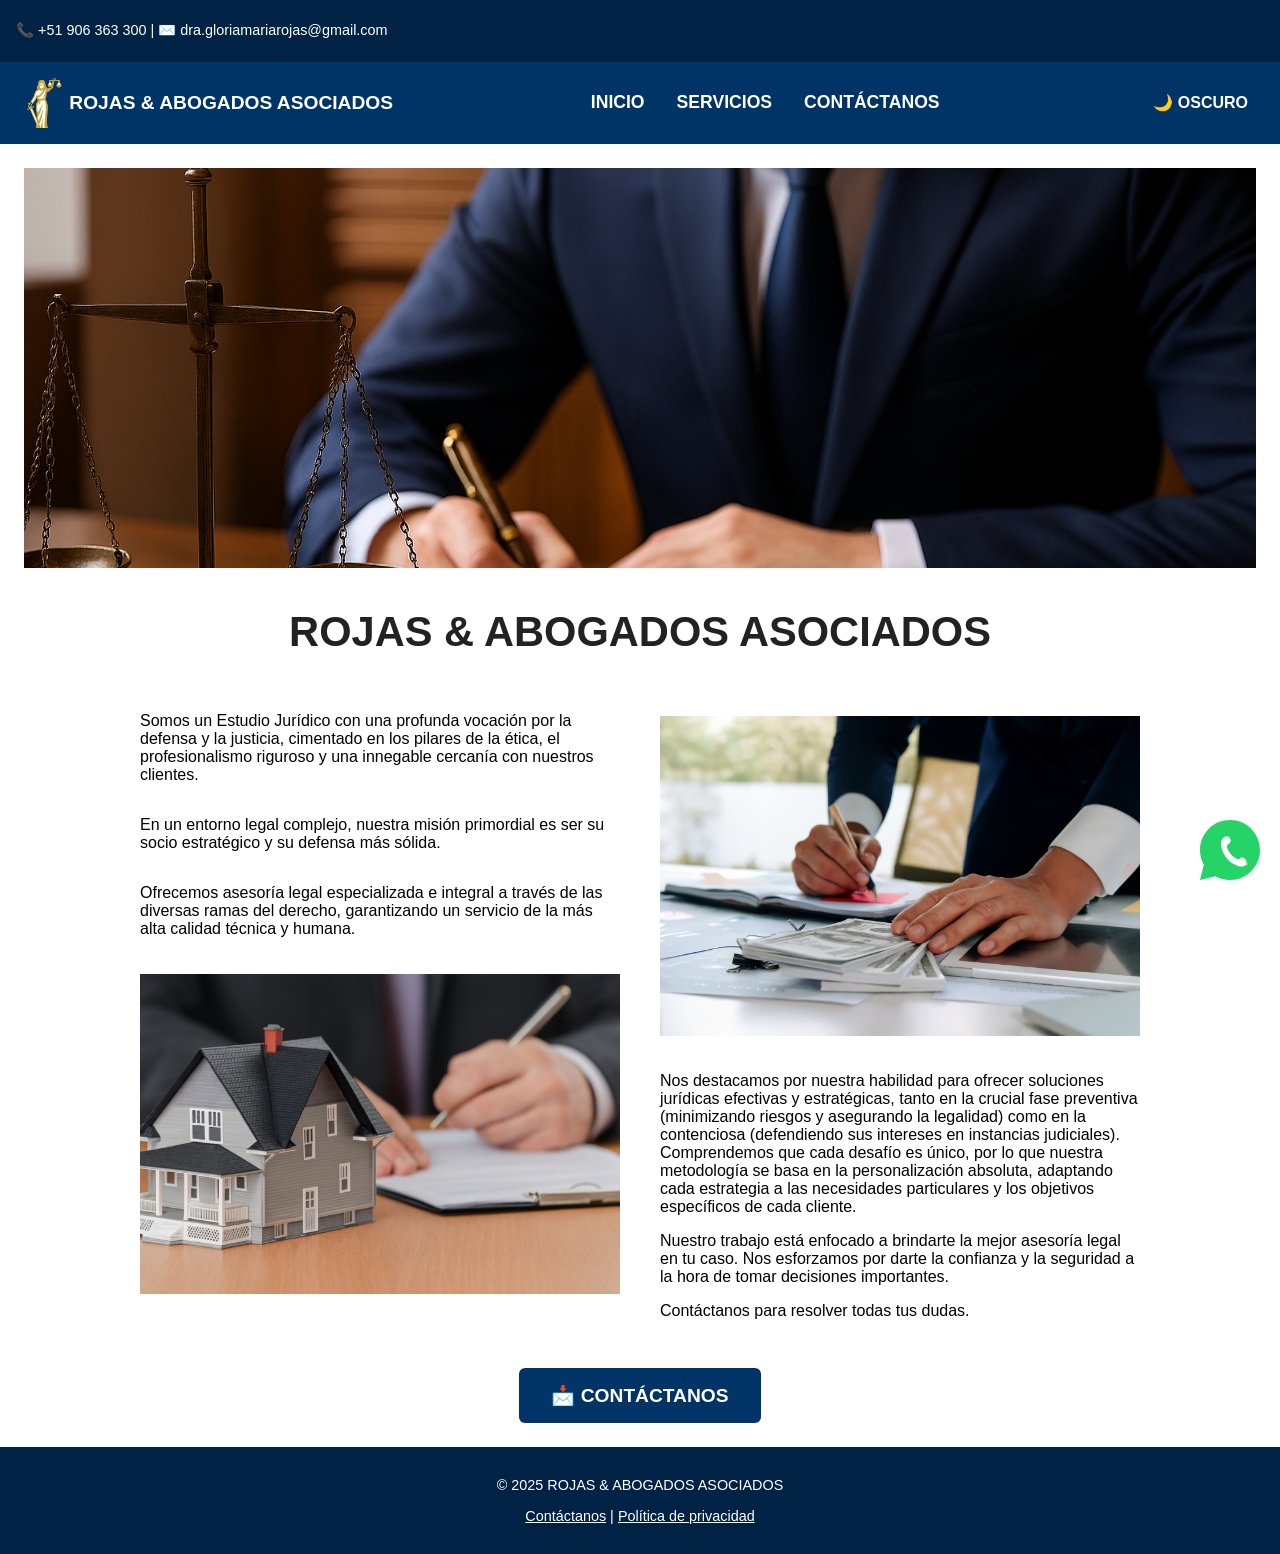
==== index.html @ 4fb40ab0 "Add files via upload" ====
<!DOCTYPE html>
<html lang="es">
<head>
  <meta charset="UTF-8" />
  <meta name="viewport" content="width=device-width, initial-scale=1.0" />
  <title>ROJAS & ABOGADOS ASOCIADOS</title>

<link rel="stylesheet" href="estilos.css">

  <style>
    :root {
      --bg: #ffffff;
      --text: #000000;
    }

    .dark-mode {
      --bg: #121212;
      --text: #f0f0f0;
    }

    body {
      font-family: 'Segoe UI', sans-serif;
      margin: 0;
      padding: 0;
      background-color: var(--bg);
      color: var(--text);
    }

    .topbar {
       background-color: #002244;
       color: white;
       font-size: 0.9rem;
       padding: 0.5rem 1rem;
       display: flex;
       justify-content: flex-start;
       align-items: center;
    }


    header {
      background-color: #003366;
      color: white;
    }

    .nav-container {
      display: flex;
      justify-content: space-between;
      align-items: center;
      padding: 1rem;
    }

    .logo {
      display: flex;
      justify-content: center; /* centra horizontalmente */
      align-items: center;
      height: 50px;      
      overflow: hidden;
    }

    .logo img {
      height: 80px; /* ← ajusta este valor según lo que necesites */
      width: auto;
      object-fit: contain;
    }

    .logo span {
      font-size: 1.2rem;
      font-weight: bold;
    }

    nav ul.menu {
      list-style: none;
      display: flex;
      gap: 2rem;
      margin: 0;
      padding: 0;
    }

    nav ul.menu li a {
      color: white;
      text-decoration: none;
      font-size: 1.1rem;
      font-weight: bold;
      cursor: pointer;
    }

    #theme-toggle {
      background: none;
      border: none;
      font-size: 1rem;
      color: white;
      cursor: pointer;
      padding: 0.5rem 1rem;
      font-weight: bold;
      display: flex;
      align-items: center;
      gap: 0.5rem;
    }

    section {
      padding: 1.5rem;
    }



form {
  display: flex;
  flex-direction: column;
  gap: 1rem;
  max-width: 600px;
  margin: 30px auto;
  padding: 30px;
  background-color: #f9f9f9;
  border-radius: 12px;
  box-shadow: 0 4px 12px rgba(0, 0, 0, 0.1);
  font-family: 'Segoe UI', sans-serif;
}

label {
  display: flex;
  flex-direction: column;
  font-weight: 600;
  color: #444;
  margin-bottom: 10px;
}


label > span {
  margin-bottom: 6px;
  font-weight: bold; /* ← esto aplica la negrita */
}


input,
select,
textarea {
  padding: 12px 14px;
  border: 1px solid #ccc;
  border-radius: 8px;
  font-size: 16px;
  transition: border-color 0.3s ease;
}

input:focus,
select:focus,
textarea:focus {
  border-color: #005baa;
  outline: none;
}

button {
  padding: 14px;
  background-color: #005baa;
  color: white;
  border: none;
  border-radius: 8px;
  font-size: 16px;
  font-weight: bold;
  cursor: pointer;
  transition: background-color 0.3s ease;
}

button:hover {
  background-color: #003f7d;
}



    .whatsapp-float {
      position: fixed;
      bottom: 20px;
      right: 20px;
      width: 60px;
      height: 60px;
      z-index: 1000;
    }

    .whatsapp-float img {
      width: 100%;
    }

    .seccion.hidden {
      display: none;
    }

    .seccion.visible {
      display: block;
    }


/* animación de entrada del texto de presentación */
.intro {
  display: flex;
  flex-wrap: wrap;
  gap: 2rem;
  max-width: 1000px;
  margin: 2rem auto;
  opacity: 0;
  transform: translateY(30px);
  animation: fadeSlideUp 1s ease-out forwards;
}

.intro .columna {
  flex: 1 1 45%;
}

@keyframes fadeSlideUp {
  to {
    opacity: 1;
    transform: translateY(0);
  }
}



@media (max-width: 768px) {
  .intro {
    flex-direction: column;
  }
}


.boton-contacto {
  text-align: center;
  margin-top: 2rem;
}

.boton-contacto button {
  background-color: #003366;
  color: white;
  border: none;
  padding: 1rem 2rem;
  font-size: 1.2rem;
  font-weight: bold;
  cursor: pointer;
  border-radius: 6px;
  box-shadow: 0 4px 8px rgba(0,0,0,0,2);
  transition: background-color 0.3s ease, transform 0.2s ease;
}

.boton-contacto button:hover {
  background-color: #005599;
  transform: scale(1.05);
}


footer {
  background-color: #002244;
  color: white;
  text-align: center;
  padding: 1rem;
  font-size: 0.9rem;
}


.imagen-principal,
.imagen-servicios {
  width: 100%;
  max-height: 400px;
  object-fit: cover;
  object-position: center 20%; /* ← esto baja el encuadre ligeramente */
  display: block;
  margin-bottom: 20px;
}
.imagen-contacto {
  width: 100%;
  max-height: 400px;
  object-fit: cover;
  display: block;
}

.imagen-lateral,
.imagen-secundaria {
  width: 100%;
  max-width: 500px;
  height: auto;
  object-fit: contain;
  margin: 20px 0;
}

.intro.reorganizada {
  display: flex;
  flex-wrap: wrap;
  gap: 40px;
  justify-content: space-between;
}

.columna-izquierda,
.columna-derecha {
  flex: 1 1 45%;
  display: flex;
  flex-direction: column;
  align-items: flex-start;
}

.titulo-central {
  text-align: center;
  font-size: 2.6rem;
  font-weight: bold;
  margin: 40px auto;
  color: #222;
  font-family: 'Segoe UI', sans-serif;
}


.bloque-servicios-unico {
  display: flex;
  flex-wrap: nowrap;
  gap: 40px;
  margin: 60px auto;         /* Centra el bloque verticalmente */
  padding: 0 10%;            /* ← Agrega espacio a los lados */
  max-width: 1100px;         /* ← Limita el ancho total */
  align-items: flex-start;
}

.columna-servicios-izquierda {
  flex: 0 1 38%;
}

.columna-servicios-derecha {
  flex: 1 1 62%;
}

.bloque-servicios-unico .columna-servicios-izquierda,
.bloque-servicios-unico .columna-servicios-derecha {
  font-family: 'Segoe UI', sans-serif;
  font-size: 1rem;
  line-height: 1.6;
  color: #444;
}

.imagen-servicios-unica {
  width: 100%;
  max-height: 280px;
  border-radius: 8px;
  box-shadow: 0 4px 12px rgba(0, 0, 0, 0.1);
  object-fit: cover;
}


@media (max-width: 768px) {
  .bloque-servicios-unico {
    flex-wrap: wrap;
  }
}

/* Modo oscuro general */
body.dark-mode {
  background-color: #121212;
  color: #eee;
}

/* Título centrado en INICIO */
body.dark-mode .titulo-central {
  color: #eee;
}

/* Bloque de SERVICIOS */
body.dark-mode .bloque-servicios-unico {
  background-color: #1a1a1a;
}

body.dark-mode .columna-servicios-derecha p {
  color: #ccc;
}

/* Títulos secundarios */
body.dark-mode h2 {
  color: #eee;
}

let index = 0;
const slide = document.querySelector(".carousel-slide");
const dots = document.querySelectorAll(".dot");
const totalImages = slide.querySelectorAll("img").length;

// Ajusta el ancho del carrusel dinámicamente
slide.style.width = `${totalImages * 100}%`;

function showSlide(i) {
  index = i;
  slide.style.transform = `translateX(-${index * 100}%)`;
  dots.forEach(dot => dot.classList.remove("active"));
  dots[index].classList.add("active");
}

document.querySelector(".prev").addEventListener("click", () => {
  index = (index - 1 + totalImages) % totalImages;
  showSlide(index);
});

document.querySelector(".next").addEventListener("click", () => {
  index = (index + 1) % totalImages;
  showSlide(index);
});

dots.forEach(dot => {
  dot.addEventListener("click", () => {
    showSlide(parseInt(dot.getAttribute("data-index")));
  });
});

setInterval(() => {
  index = (index + 1) % totalImages;
  showSlide(index);
}, 5000);

// Inicializa
showSlide(index);





  </style>
</head>

<body>
  <!-- Barra superior institucional -->
  <div class="topbar">
    <p>📞 <a href="tel:+51906363300" style="color: white; text-decoration: none;">+51 906 363 300</a> |
    ✉️ <a href="mailto:dra.gloriamariarojas@gmail.com" style="color: white; text-decoration: none;">dra.gloriamariarojas@gmail.com</a>
   </p>
  </div>

  <!-- Encabezado principal -->
  <header>
    <div class="nav-container">
      <div class="logo">
        <img src="images/logo-estudio.png" alt="Logo del estudio" class="logo" />
        <span>ROJAS & ABOGADOS ASOCIADOS</span>
      </div>
      <nav>
        <ul class="menu">
          <li><a data-section="inicio">INICIO</a></li>
          <li><a data-section="servicios">SERVICIOS</a></li>
          <li><a data-section="contacto">CONTÁCTANOS</a></li>
        </ul>
      </nav>
      <button id="theme-toggle">🌙 OSCURO</button>
    </div>
  </header>


<section id="inicio" class="seccion visible">

  <!-- Imagen fija principal -->
  <img src="images/image_1.png" alt="Imagen institucional" class="imagen-principal" />

<!-- Título institucional centrado -->
<h1 class="titulo-central">ROJAS & ABOGADOS ASOCIADOS</h1>
  <div class="intro reorganizada">
    <div class="columna-izquierda">
      <p>Somos un Estudio Jurídico con una profunda vocación por la defensa y la justicia, cimentado en los pilares de la ética, el profesionalismo riguroso y una innegable cercanía con nuestros clientes.</p>
      <p>En un entorno legal complejo, nuestra misión primordial es ser su socio estratégico y su defensa más sólida.</p> 
      <p>Ofrecemos asesoría legal especializada e integral a través de las diversas ramas del derecho, garantizando un servicio de la más alta calidad técnica y humana.</p>

      <!-- Imagen 4 debajo del texto -->
      <img src="images/image_4.png" alt="Imagen de respaldo legal" class="imagen-secundaria" />
    </div>

    <div class="columna-derecha">
      <!-- Imagen 3 reemplazando la segunda columna -->
      <img src="images/image_3.png" alt="Imagen de confianza y experiencia" class="imagen-lateral" />

      <!-- Texto original de la segunda columna debajo de la imagen -->
      <div class="texto-derecha">
        <p>Nos destacamos por nuestra habilidad para ofrecer soluciones jurídicas efectivas y estratégicas, tanto en la crucial fase preventiva (minimizando riesgos y asegurando la legalidad) como en la contenciosa (defendiendo sus intereses en instancias judiciales). Comprendemos que cada desafío es único, por lo que nuestra metodología se basa en la personalización absoluta, adaptando cada estrategia a las necesidades particulares y los objetivos específicos de cada cliente.</p>

        <p>Nuestro trabajo está enfocado a brindarte la mejor asesoría legal en tu caso. Nos esforzamos por darte la confianza y la seguridad a la hora de tomar decisiones importantes.</p>

        <p>Contáctanos para resolver todas tus dudas.</p>

      </div>
    </div>
  </div>

  <!-- Botón de contacto -->
  <div class="boton-contacto">
    <button onclick="abrirContacto()">📩 CONTÁCTANOS</button>
  </div>

</section>



<section id="servicios" class="seccion hidden">

  <!-- Imagen fija institucional -->
  <img src="images/image_2.png" alt="Servicios legales" class="imagen-servicios-unica" />

  <h2>Especialidades</h2>

<div class="bloque-servicios-unico">
  <div class="columna-servicios-izquierda">
    <img src="images/image_5.png" alt="Imagen institucional de servicios" class="imagen-servicios" />
  </div>

  <div class="columna-servicios-derecha">
    <p>En Rojas & Abogados Asociados, entendemos que cada especialidad jurídica requiere un enfoque preciso y personalizado. Nuestro equipo está preparado para brindarte asesoría experta en cada área del derecho, con el compromiso de proteger tus intereses y garantizar soluciones efectivas.</p>
    <p>Explora nuestras especialidades y agenda tu consulta con la confianza de estar respaldado por profesionales que valoran tu tiempo, tu caso y tu tranquilidad.</p>
  </div>
</div>


  <form>
    <label>Seleccione una especialidad:
      <select name="especialidad">
        <option value="alimentos">Alimentos</option>
        <option value="tenencia">Demanda de tenencia</option>
        <option value="civil">Derecho Civil</option>
        <option value="penal">Derecho Penal</option>
        <option value="sunarp">SUNARP</option>
        <option value="indecopi">INDECOPI</option>
        <option value="empresas">Constitución de empresas</option>
        <option value="patria">Patria Potestad</option>
        <option value="sucesion">Sucesión Testamentaria</option>
      </select>
    </label>
  </form>

</section>

  

<section id="contacto" class="seccion hidden">

  <!-- Imagen fija institucional -->
  <img src="images/image_3.png" alt="Contáctanos" class="imagen-contacto" />

  <h2>Contáctanos</h2>

<form id="consulta-form">

  <label>
    <span>Agende fecha y hora:</span>
    <input type="datetime-local" name="fechaHora" required />
  </label>

  <label>
    <span>Elija la especialidad:</span>
    <select name="especialidad" required>
        <option value="alimentos">Alimentos</option>
        <option value="tenencia">Demanda de tenencia</option>
        <option value="civil">Derecho Civil</option>
        <option value="penal">Derecho Penal</option>
        <option value="sunarp">SUNARP</option>
        <option value="indecopi">INDECOPI</option>
        <option value="empresas">Constitución de empresas</option>
        <option value="patria">Patria Potestad</option>
        <option value="sucesion">Sucesión Testamentaria</option>
    </select>
  </label>

  <label>
    <span>Bríndenos su celular:</span>
    <input type="tel" name="telefono" required />
  </label>

  <label>
    <span>Detalle su consulta:</span>
    <textarea name="consulta" rows="5" required></textarea>
  </label>

  <button type="submit">Enviar</button>
</form>


  
</section>



  <footer>
  <p>&copy; 2025 ROJAS & ABOGADOS ASOCIADOS</p>
  <p><a href="mailto:dra.gloriamariarojas@gmail.com" style="color: white;">Contáctanos</a> | <a href="#" style="color: white;">Política de privacidad</a></p>
</footer>

  <a href="https://wa.me/51906363300" class="whatsapp-float" target="_blank">
    <img src="images/icon-whatsapp.svg" alt="WhatsApp" />
  </a>


</body>
</html>  

<script>
  // Modo oscuro con texto dinámico
  const themeToggle = document.getElementById("theme-toggle");

  function actualizarBotonTema() {
    if (document.body.classList.contains("dark-mode")) {
      themeToggle.innerHTML = "🌞 CLARO";
    } else {
      themeToggle.innerHTML = "🌙 OSCURO";
    }
  }

  themeToggle.addEventListener("click", () => {
    document.body.classList.toggle("dark-mode");
    actualizarBotonTema();
  });

  // Inicializa el texto del botón al cargar
  actualizarBotonTema();

  // Navegación entre secciones
  const links = document.querySelectorAll("nav a[data-section]");
  const secciones = document.querySelectorAll(".seccion");

  links.forEach(link => {
    link.addEventListener("click", e => {
      e.preventDefault();
      const target = link.getAttribute("data-section");

      secciones.forEach(sec => {
        sec.classList.remove("visible");
        sec.classList.add("hidden");
      });

      const activa = document.getElementById(target);
      if (activa) {
        activa.classList.remove("hidden");
        activa.classList.add("visible");
      }
    });
  });

  // Envío de formulario
  const form = document.getElementById("consulta-form");
  if (form) {
    form.addEventListener("submit", function (e) {
      e.preventDefault();

      const formData = new FormData(this);
      const data = Object.fromEntries(formData.entries());

      const mailtoLink = `mailto:dra.gloriamariarojas@gmail.com?subject=Consulta%20Legal&body=
Fecha y hora: ${data.fechaHora}
Especialidad: ${data.especialidad}
Teléfono: ${data.telefono}
Consulta: ${data.consulta}`;

      window.location.href = mailtoLink;
    });
  }




function abrirContacto() {
  const secciones = document.querySelectorAll(".seccion");
  secciones.forEach(sec => {
    sec.classList.remove("visible");
    sec.classList.add("hidden");
  });

  const contacto = document.getElementById("contacto");
  if (contacto) {
    contacto.classList.remove("hidden");
    contacto.classList.add("visible");
  }
}


</script>
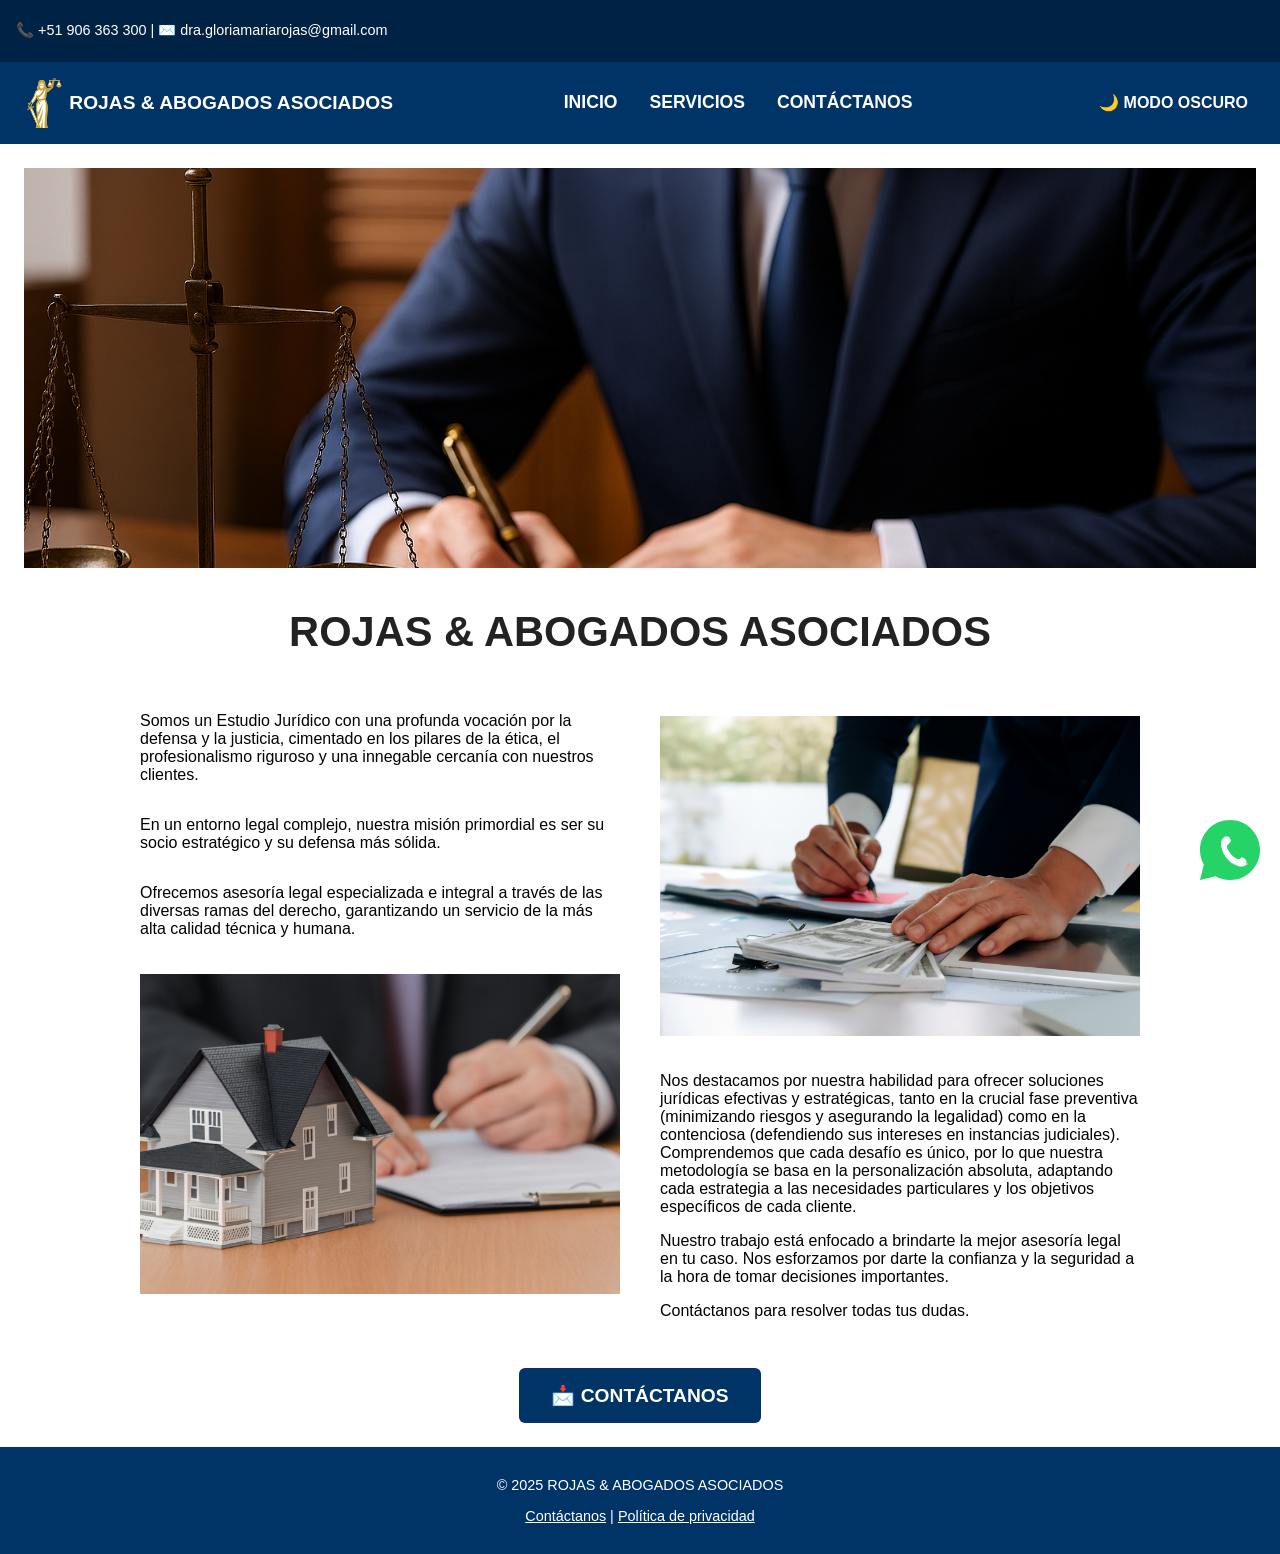
==== commit e850cf91: "Update index.html" ====
--- a/index.html
+++ b/index.html
@@ -11,6 +11,16 @@
     :root {
       --bg: #ffffff;
       --text: #000000;
+
+/* Paleta institucional y de conversión */
+  --color-primario: #003366;
+  --color-secundario: #005baa;
+  --color-acento: #28a745;
+  --color-alerta: #ff8c42;
+  --color-fondo-claro: #f2f4f8;
+  --color-texto-principal: #333333;
+  --color-texto-secundario: #666666;
+
     }
 
     .dark-mode {
@@ -38,7 +48,7 @@
 
 
     header {
-      background-color: #003366;
+      background-color: var(--color-primario);
       color: white;
     }
 
@@ -110,7 +120,7 @@
   max-width: 600px;
   margin: 30px auto;
   padding: 30px;
-  background-color: #f9f9f9;
+  background-color: var(--color-fondo-claro);
   border-radius: 12px;
   box-shadow: 0 4px 12px rgba(0, 0, 0, 0.1);
   font-family: 'Segoe UI', sans-serif;
@@ -120,7 +130,7 @@
   display: flex;
   flex-direction: column;
   font-weight: 600;
-  color: #444;
+  color: var(--color-texto-principal);
   margin-bottom: 10px;
 }
 
@@ -150,7 +160,7 @@
 
 button {
   padding: 14px;
-  background-color: #005baa;
+  background-color: var(--color-secundario);
   color: white;
   border: none;
   border-radius: 8px;
@@ -161,7 +171,7 @@
 }
 
 button:hover {
-  background-color: #003f7d;
+  background-color: var(--color-secundario);
 }
 
 
@@ -226,7 +236,7 @@
 }
 
 .boton-contacto button {
-  background-color: #003366;
+  background-color: var(--color-primario);
   color: white;
   border: none;
   padding: 1rem 2rem;
@@ -245,7 +255,7 @@
 
 
 footer {
-  background-color: #002244;
+  background-color: var(--color-primario);
   color: white;
   text-align: center;
   padding: 1rem;
@@ -258,7 +268,7 @@
   width: 100%;
   max-height: 400px;
   object-fit: cover;
-  object-position: center 20%; /* ← esto baja el encuadre ligeramente */
+  object-position: center 20%; /* ← esto baja el encuadre ligeramente no es imgan de cabecera */
   display: block;
   margin-bottom: 20px;
 }
@@ -331,10 +341,11 @@
 
 .imagen-servicios-unica {
   width: 100%;
-  max-height: 280px;
+  max-height: 400px;
   border-radius: 8px;
   box-shadow: 0 4px 12px rgba(0, 0, 0, 0.1);
   object-fit: cover;
+  object-position: center 20%; /* ← sube el encuadre para mostrar el rostro */
 }
 
 
@@ -369,53 +380,228 @@
   color: #eee;
 }
 
-let index = 0;
-const slide = document.querySelector(".carousel-slide");
-const dots = document.querySelectorAll(".dot");
-const totalImages = slide.querySelectorAll("img").length;
-
-// Ajusta el ancho del carrusel dinámicamente
-slide.style.width = `${totalImages * 100}%`;
-
-function showSlide(i) {
-  index = i;
-  slide.style.transform = `translateX(-${index * 100}%)`;
-  dots.forEach(dot => dot.classList.remove("active"));
-  dots[index].classList.add("active");
-}
-
-document.querySelector(".prev").addEventListener("click", () => {
-  index = (index - 1 + totalImages) % totalImages;
-  showSlide(index);
-});
-
-document.querySelector(".next").addEventListener("click", () => {
-  index = (index + 1) % totalImages;
-  showSlide(index);
-});
-
-dots.forEach(dot => {
-  dot.addEventListener("click", () => {
-    showSlide(parseInt(dot.getAttribute("data-index")));
-  });
-});
-
-setInterval(() => {
-  index = (index + 1) % totalImages;
-  showSlide(index);
-}, 5000);
-
-// Inicializa
-showSlide(index);
-
-
-
+body.dark-mode .columna-servicios-derecha h3 {
+  color: #eee;
+}
+
+body.dark-mode .columna-servicios-derecha button {
+  background-color: #005baa;
+  color: white;
+  border: none;
+}
+
+
+.servicios-grid {
+  display: grid;
+  grid-template-columns: repeat(3, 1fr); /* ← 3 columnas automáticas */
+  gap: 2rem; /* ← espacio entre tarjetas */
+  padding: 2rem;
+}
+
+.servicio-card {
+  background-color: var(--color-fondo-claro);
+  border-radius: 8px;
+  text-align: center;
+  padding: 1.5rem;
+  box-shadow: 0 4px 12px rgba(0, 0, 0, 0.08);
+  transition: transform 0.3s ease, box-shadow 0.3s ease;
+}
+
+.servicio-card:hover {
+  transform: translateY(-4px);
+  box-shadow: 0 6px 16px rgba(0, 0, 0, 0.12);
+}
+
+
+.servicio-card img {
+  width: 100%;
+  max-width: 300px; /* o 400px si prefieres más grande */
+  height: auto;
+  margin-bottom: 1rem;
+  border-radius: 6px;
+}
+
+.servicio-card h3 {
+  font-size: 1.2rem;
+  margin-bottom: 0.5rem;
+}
+
+.servicio-card p {
+  font-size: 0.95rem;
+  margin-bottom: 1rem;
+}
+
+.servicio-card button {
+  background-color: var(--color-primario);
+  color: white;
+  border: none;
+  padding: 0.5rem 1rem;
+  border-radius: 4px;
+  cursor: pointer;
+}
+
+.select-resaltado {
+  border: 2px solid #005baa;
+  box-shadow: 0 0 10px rgba(0, 91, 170, 0.6);
+  background-color: #eef6ff;
+  transition: all 0.3s ease;
+}
+
+.modal {
+  position: fixed;
+  top: 0;
+  left: 0;
+  width: 100%;
+  height: 100%;
+  background: rgba(0,0,0,0.6);
+  overflow-y: auto; /* ← scroll vertical si el modal es alto */
+  display: flex;
+  justify-content: center;
+  align-items: flex-start;
+  z-index: 1000;
+  padding: 2rem 0;
+}
+
+.modal.hidden {
+  display: none;
+}
+
+.modal-contenido {
+  background: white;
+  padding: 2rem;
+  border-radius: 12px;
+  max-width: 600px;
+  width: 90%;
+  position: relative;
+  box-shadow: 0 4px 12px rgba(0,0,0,0.2);
+  font-family: 'Segoe UI', sans-serif;
+  margin: 2rem 0; /* espacio vertical */
+}
+
+.cerrar-modal {
+  position: absolute;
+  top: 12px;
+  right: 12px;
+  background: none;
+  border: none;
+  font-size: 1.5rem;
+  font-weight: bold;
+  cursor: pointer;
+  color: #333;
+}
+
+@media (max-width: 600px) {
+  .modal-contenido {
+    padding: 1rem;
+  }
+
+  .cerrar-modal {
+    font-size: 2rem;
+  }
+}
+
+
+body.dark-mode #modal-contacto {
+  background: rgba(0, 0, 0, 0.85);
+}
+
+body.dark-mode .modal-contenido {
+  background-color: #1e1e1e;
+  color: #eee;
+  border: 1px solid #333;
+}
+
+body.dark-mode .cerrar-modal {
+  color: #eee;
+}
+
+body.dark-mode select,
+body.dark-mode input,
+body.dark-mode textarea {
+  background-color: #f9f9f9;
+  color: #000;
+  border: 1px solid #ccc;
+}
+
+body.dark-mode button {
+  background-color: #005baa;
+  color: white;
+}
+
+body.dark-mode .servicio-card h3,
+body.dark-mode .servicio-card p,
+body.dark-mode .servicio-card button {
+  color: #000 !important;
+}
+
+.texto-animado {
+  opacity: 0;
+  transform: translateY(20px);
+  animation: aparecer 0.8s ease forwards;
+}
+
+@keyframes aparecer {
+  to {
+    opacity: 1;
+    transform: translateY(0);
+  }
+}
+
+
+.fade-slide-up {
+  opacity: 0;
+  transform: translateY(30px);
+  animation: fadeSlideUp 1s ease-out forwards;
+}
 
 
   </style>
 </head>
 
 <body>
+
+
+<div id="modal-contacto" class="modal hidden">
+  <div class="modal-contenido">
+    <button class="cerrar-modal" onclick="cerrarModal()">×</button>
+    <h2>Contáctanos</h2>
+    <form id="consulta-form">
+      <label>
+        <span>Agende fecha y hora:</span>
+        <input type="datetime-local" name="fechaHora" required />
+      </label>
+
+      <label>
+        <span>Elija la especialidad:</span>
+        <select id="especialidad" name="especialidad" required>
+          <option value="alimentos">Alimentos</option>
+          <option value="tenencia">Demanda de tenencia</option>
+          <option value="civil">Derecho Civil</option>
+          <option value="penal">Derecho Penal</option>
+          <option value="sunarp">SUNARP</option>
+          <option value="indecopi">INDECOPI</option>
+          <option value="empresas">Constitución de empresas</option>
+          <option value="patria">Patria Potestad</option>
+          <option value="sucesion">Sucesión Testamentaria</option>
+        </select>
+      </label>
+
+      <label>
+        <span>Bríndenos su celular:</span>
+        <input type="tel" name="telefono" required />
+      </label>
+
+      <label>
+        <span>Detalle su consulta:</span>
+        <textarea name="consulta" rows="5" required></textarea>
+      </label>
+
+      <button type="submit">Enviar</button>
+    </form>
+  </div>
+</div>
+
+
   <!-- Barra superior institucional -->
   <div class="topbar">
     <p>📞 <a href="tel:+51906363300" style="color: white; text-decoration: none;">+51 906 363 300</a> |
@@ -503,21 +689,71 @@
 </div>
 
 
-  <form>
-    <label>Seleccione una especialidad:
-      <select name="especialidad">
-        <option value="alimentos">Alimentos</option>
-        <option value="tenencia">Demanda de tenencia</option>
-        <option value="civil">Derecho Civil</option>
-        <option value="penal">Derecho Penal</option>
-        <option value="sunarp">SUNARP</option>
-        <option value="indecopi">INDECOPI</option>
-        <option value="empresas">Constitución de empresas</option>
-        <option value="patria">Patria Potestad</option>
-        <option value="sucesion">Sucesión Testamentaria</option>
-      </select>
-    </label>
-  </form>
+  <div class="servicios-grid">
+    <div class="servicio-card">
+      <img src="images/icon_alimentos.jpg" alt="Alimentos" />
+      <h3 class="fade-slide-up">Alimentos</h3>
+      <p class="fade-slide-up">Brindamos asesoría en pensión alimenticia para menores, adultos mayores y personas con discapacidad. Te ayudamos a establecer acuerdos justos y sostenibles, ya sea por vía judicial o conciliación. Protegemos el bienestar de quienes más lo necesitan.</p>
+      <button onclick="abrirFormulario('alimentos')">Más información</button>
+    </div>
+
+    <div class="servicio-card">
+      <img src="images/icon_tenencia.jpg" alt="Demanda de Tenencia" />
+      <h3 class="fade-slide-up">Demanda de Tenencia</h3>
+      <p class="fade-slide-up">Acompañamos procesos de tenencia y régimen de visitas con sensibilidad y firmeza. Buscamos soluciones que prioricen el interés superior del menor y promuevan vínculos familiares saludables. Tu tranquilidad y la de tus hijos es nuestra prioridad.</p>
+      <button onclick="abrirFormulario('tenencia')">Más información</button>
+    </div>
+
+    <div class="servicio-card">
+      <img src="images/icon_civil.jpg" alt="Derecho Civil" />
+      <h3 class="fade-slide-up">Derecho Civil</h3>
+      <p class="fade-slide-up">Resolvemos conflictos relacionados con contratos, propiedad, herencias, daños y obligaciones civiles. Protegemos tu patrimonio con estrategias legales claras y efectivas. Tu seguridad jurídica es nuestra misión.</p>
+      <button onclick="abrirFormulario('civil')">Más información</button>
+    </div>
+
+    <div class="servicio-card">
+      <img src="images/icon_penal.jpg" alt="Derecho Penal" />
+      <h3 class="fade-slide-up">Derecho Penal</h3>
+      <p class="fade-slide-up">Defendemos tus derechos ante acusaciones penales, denuncias y procesos judiciales. Asumimos cada caso con rigor, ética y compromiso. Tu defensa es nuestra prioridad, desde la investigación hasta el juicio.</p>
+      <button onclick="abrirFormulario('penal')">Más información</button>
+    </div>
+
+    <div class="servicio-card">
+      <img src="images/image_4.png" alt="SUNARP" />
+      <h3 class="fade-slide-up">SUNARP</h3>
+      <p class="fade-slide-up">Te asesoramos en trámites registrales ante SUNARP: inscripción de propiedades, rectificaciones, independizaciones y más. Garantizamos que tus actos jurídicos tengan plena validez y respaldo legal. Evita observaciones y asegura tu inversión.</p>
+      <button onclick="abrirFormulario('sunarp')">Más información</button>
+    </div>
+
+    <div class="servicio-card">
+      <img src="images/icon_indecopi.jpg" alt="INDECOPI" />
+      <h3 class="fade-slide-up">INDECOPI</h3>
+      <p class="fade-slide-up">Protegemos tus derechos como consumidor y tu propiedad intelectual. Te representamos ante INDECOPI en casos de reclamos, marcas, patentes y defensa de la libre competencia. Tu innovación y tu voz merecen ser escuchadas.</p>
+      <button onclick="abrirFormulario('indecopi')">Más información</button>
+    </div>
+
+    <div class="servicio-card">
+      <img src="images/icon_empresas.jpg" alt="Constitución de Empresas" />
+      <h3 class="fade-slide-up">Constitución de Empresas</h3>
+      <p class="fade-slide-up">Te guiamos en la creación legal de tu empresa, desde el estatuto hasta la inscripción formal. Aseguramos que tu emprendimiento cumpla con todos los requisitos y tenga bases sólidas. Comienza con respaldo jurídico desde el primer día.</p>
+      <button onclick="abrirFormulario('empresas')">Más información</button>
+    </div>
+
+    <div class="servicio-card">
+      <img src="images/icon_patria.jpg" alt="Patria Potestad" />
+      <h3 class="fade-slide-up">Patria Potestad</h3>
+      <p class="fade-slide-up">Asesoramos en procesos de suspensión, recuperación o ejercicio de la patria potestad. Defendemos el derecho de los padres y el bienestar de los hijos con enfoque legal y humano. Cada familia merece soluciones justas y responsables.</p>
+      <button onclick="abrirFormulario('patria')">Más información</button>
+    </div>
+
+    <div class="servicio-card">
+      <img src="images/icon_sucesion.jpg" alt="Sucesión Testamentaria" />
+      <h3 class="fade-slide-up">Sucesión Testamentaria</h3>
+      <p class="fade-slide-up">Te ayudamos a gestionar herencias, testamentos y particiones con orden y legalidad. Evita conflictos familiares y asegura que tus decisiones se respeten. La planificación sucesoria es un acto de responsabilidad y amor.</p>
+      <button onclick="abrirFormulario('sucesion')">Más información</button>
+    </div>
+
+  </div>
 
 </section>
 
@@ -539,7 +775,7 @@
 
   <label>
     <span>Elija la especialidad:</span>
-    <select name="especialidad" required>
+    <select id="especialidad" name="especialidad" required>
         <option value="alimentos">Alimentos</option>
         <option value="tenencia">Demanda de tenencia</option>
         <option value="civil">Derecho Civil</option>
@@ -581,6 +817,37 @@
   </a>
 
 
+<script>
+  function abrirFormulario(especialidad) {
+    const modal = document.getElementById("modal-contacto");
+    const select = document.getElementById("especialidad");
+
+    if (modal) {
+      modal.classList.remove("hidden");
+    }
+
+    if (select) {
+      select.value = especialidad;
+      select.classList.add("select-resaltado");
+    }
+  }
+
+  function cerrarModal() {
+    const modal = document.getElementById("modal-contacto");
+    if (modal) {
+      modal.classList.add("hidden");
+    }
+  }
+
+  // Cierre con tecla Escape
+  document.addEventListener("keydown", function(e) {
+    if (e.key === "Escape") {
+      cerrarModal();
+    }
+  });
+</script>
+
+
 </body>
 </html>  
 
@@ -590,9 +857,9 @@
 
   function actualizarBotonTema() {
     if (document.body.classList.contains("dark-mode")) {
-      themeToggle.innerHTML = "🌞 CLARO";
+      themeToggle.innerHTML = "🌞 MODO CLARO";
     } else {
-      themeToggle.innerHTML = "🌙 OSCURO";
+      themeToggle.innerHTML = "🌙 MODO OSCURO";
     }
   }
 
@@ -608,23 +875,36 @@
   const links = document.querySelectorAll("nav a[data-section]");
   const secciones = document.querySelectorAll(".seccion");
 
-  links.forEach(link => {
-    link.addEventListener("click", e => {
-      e.preventDefault();
-      const target = link.getAttribute("data-section");
-
-      secciones.forEach(sec => {
-        sec.classList.remove("visible");
-        sec.classList.add("hidden");
-      });
-
-      const activa = document.getElementById(target);
-      if (activa) {
-        activa.classList.remove("hidden");
-        activa.classList.add("visible");
+links.forEach(link => {
+  link.addEventListener("click", e => {
+    e.preventDefault();
+    const target = link.getAttribute("data-section");
+
+    secciones.forEach(sec => {
+      sec.classList.remove("visible");
+      sec.classList.add("hidden");
+    });
+
+    const activa = document.getElementById(target);
+    if (activa) {
+      activa.classList.remove("hidden");
+      activa.classList.add("visible");
+
+      // Reiniciar animación en SERVICIOS
+      if (target === "servicios") {
+        const elementos = activa.querySelectorAll(".fade-slide-up");
+        elementos.forEach(el => {
+          el.style.animation = "none"; // ← reinicia
+          void el.offsetWidth;         // ← fuerza reflow
+          el.style.animation = "fadeSlideUp 1s ease-out forwards"; // ← reaplica
+        });
       }
-    });
+    }
+
+    // Scroll al inicio de la sección
+    window.scrollTo({ top: 0, behavior: 'smooth' });
   });
+});
 
   // Envío de formulario
   const form = document.getElementById("consulta-form");
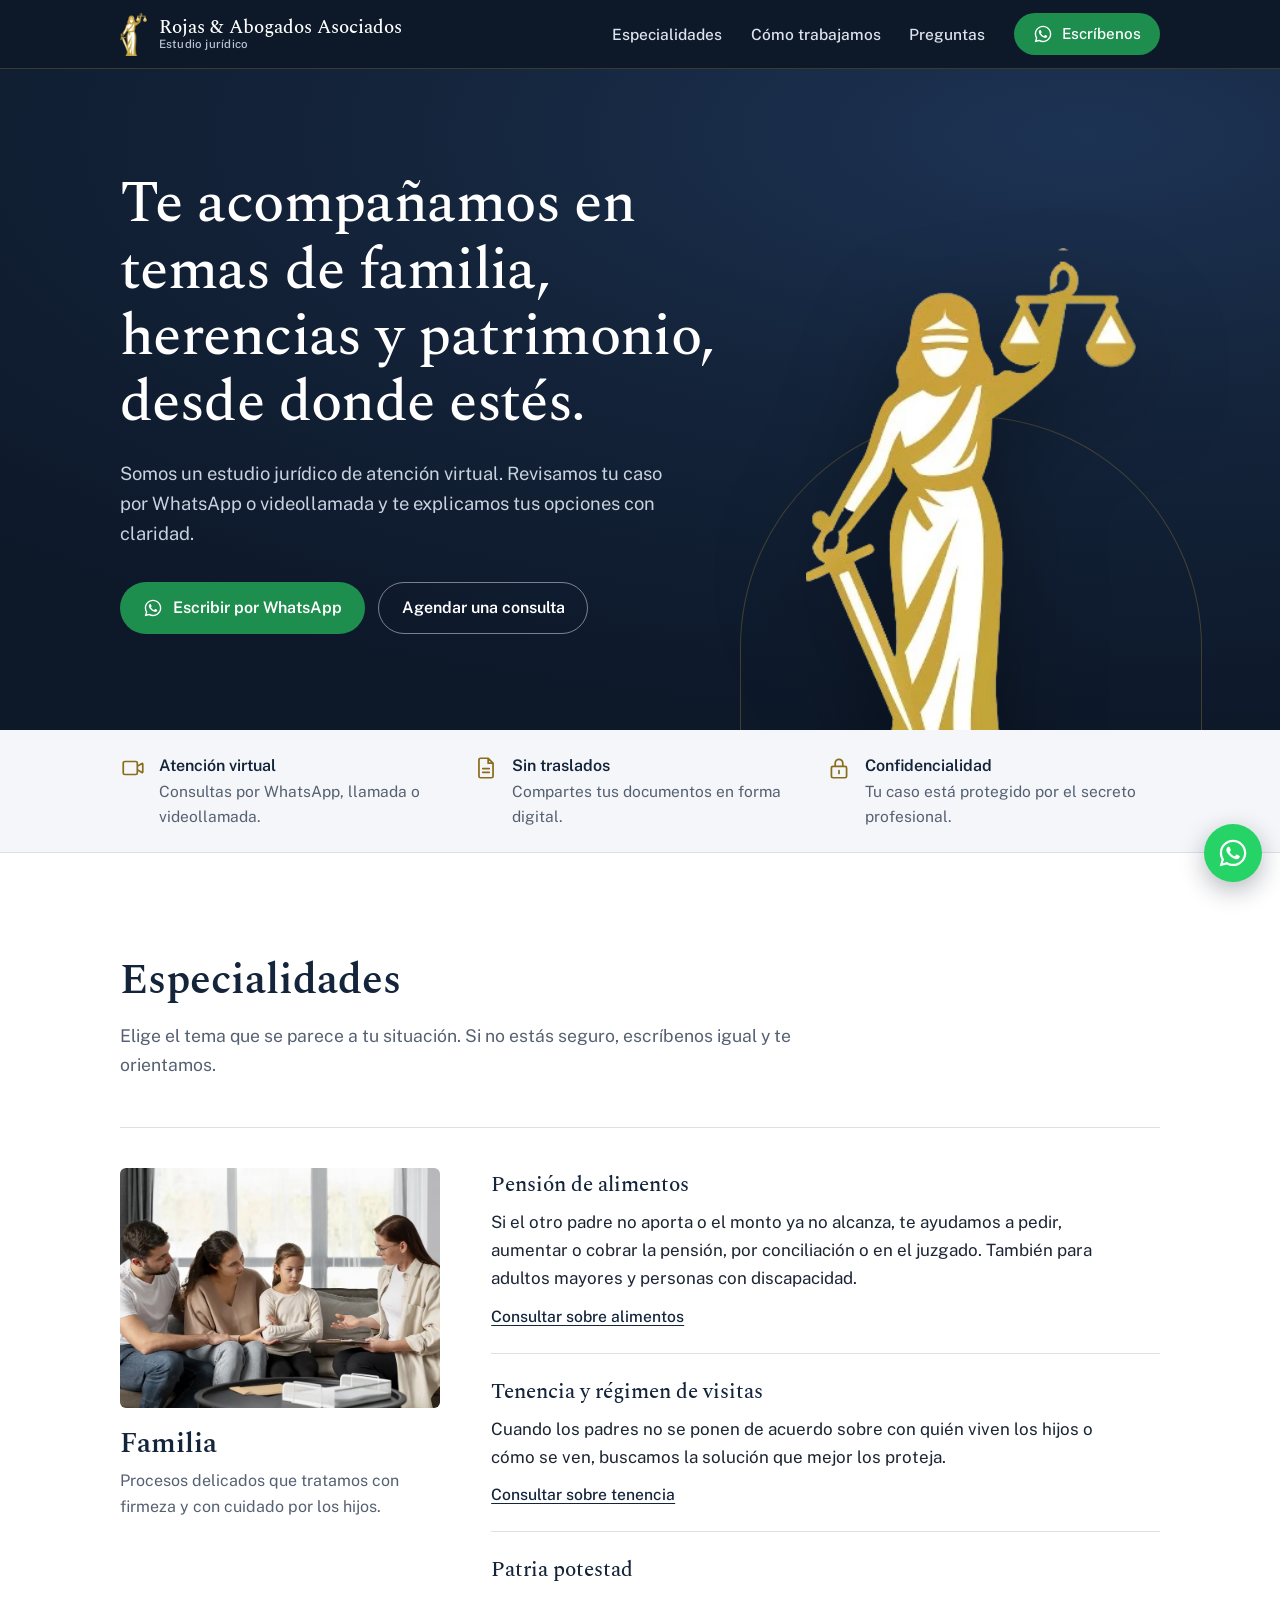
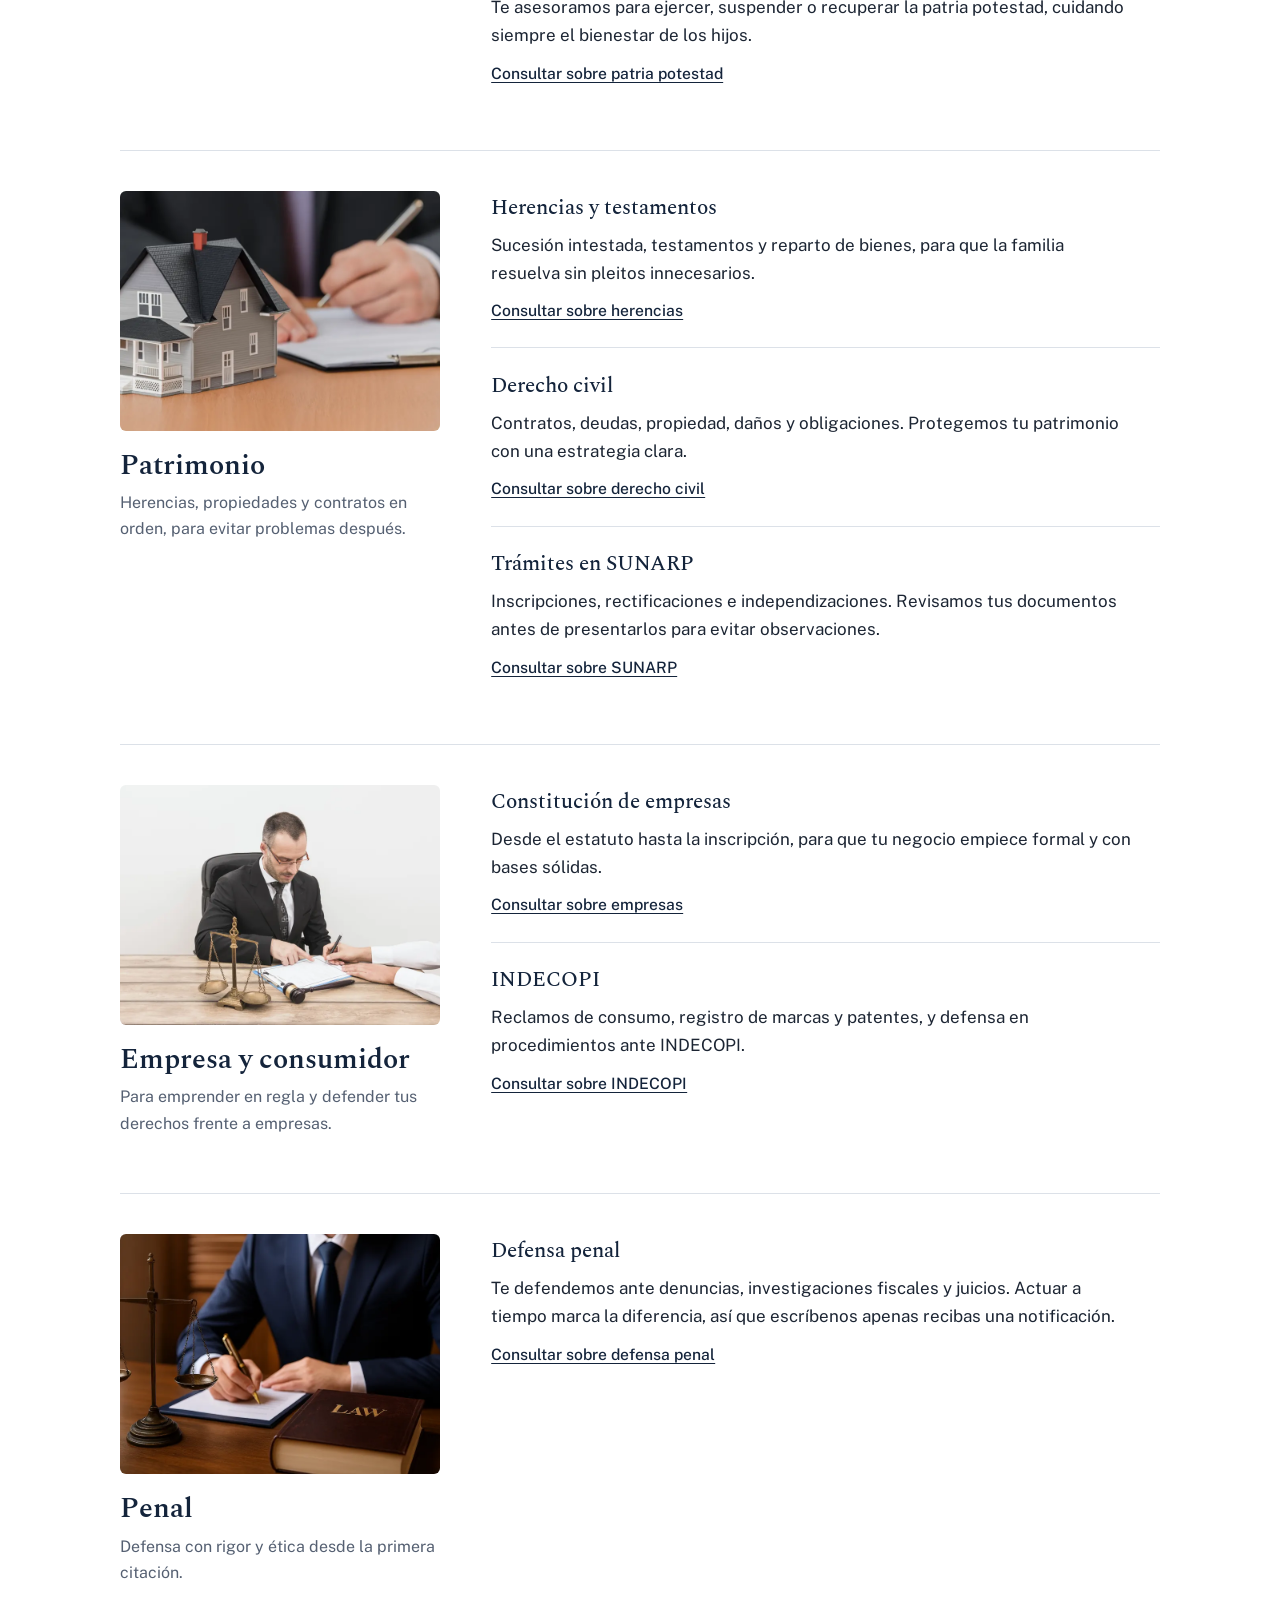
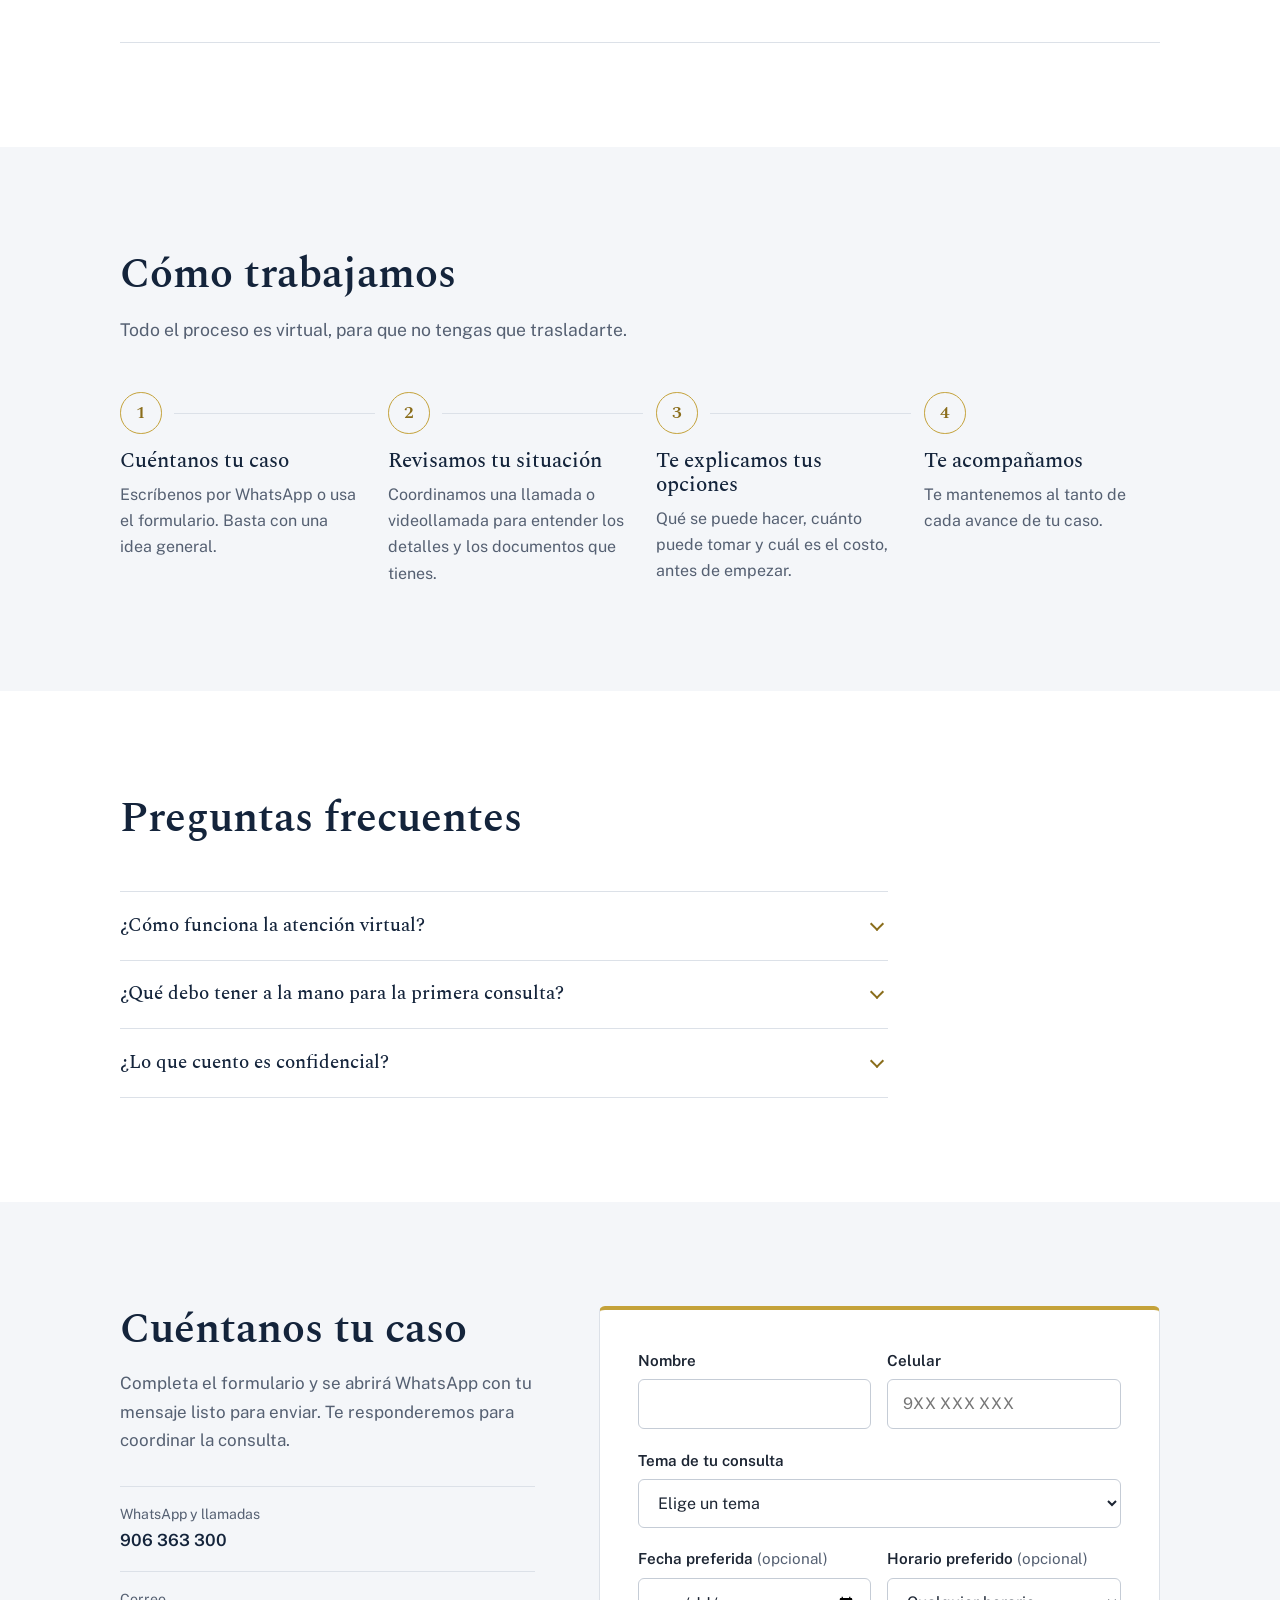
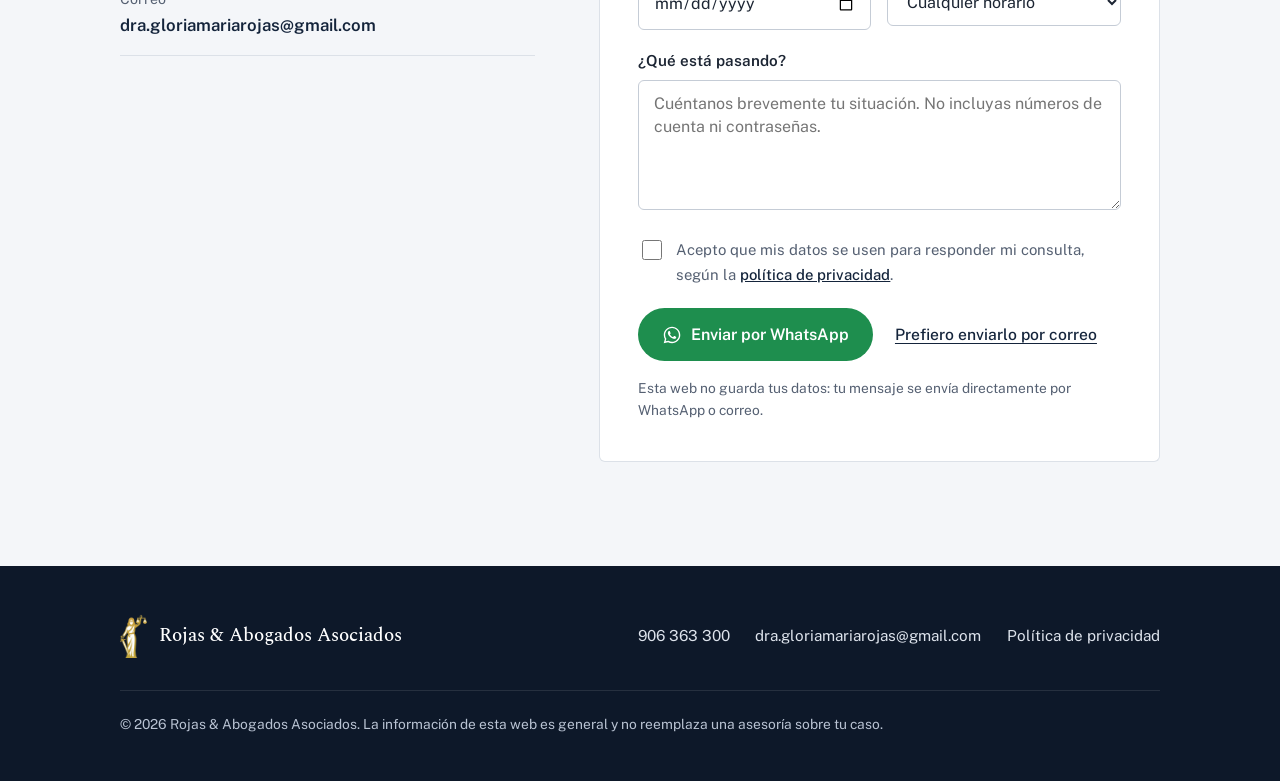
==== commit 75fc39f8: "Add files via upload" ====
--- a/index.html
+++ b/index.html
@@ -1,946 +1,474 @@
-<!DOCTYPE html>
-<html lang="es">
-<head>
-  <meta charset="UTF-8" />
-  <meta name="viewport" content="width=device-width, initial-scale=1.0" />
-  <title>ROJAS & ABOGADOS ASOCIADOS</title>
-
-<link rel="stylesheet" href="estilos.css">
-
-  <style>
-    :root {
-      --bg: #ffffff;
-      --text: #000000;
-
-/* Paleta institucional y de conversión */
-  --color-primario: #003366;
-  --color-secundario: #005baa;
-  --color-acento: #28a745;
-  --color-alerta: #ff8c42;
-  --color-fondo-claro: #f2f4f8;
-  --color-texto-principal: #333333;
-  --color-texto-secundario: #666666;
-
-    }
-
-    .dark-mode {
-      --bg: #121212;
-      --text: #f0f0f0;
-    }
-
-    body {
-      font-family: 'Segoe UI', sans-serif;
-      margin: 0;
-      padding: 0;
-      background-color: var(--bg);
-      color: var(--text);
-    }
-
-    .topbar {
-       background-color: #002244;
-       color: white;
-       font-size: 0.9rem;
-       padding: 0.5rem 1rem;
-       display: flex;
-       justify-content: flex-start;
-       align-items: center;
-    }
-
-
-    header {
-      background-color: var(--color-primario);
-      color: white;
-    }
-
-    .nav-container {
-      display: flex;
-      justify-content: space-between;
-      align-items: center;
-      padding: 1rem;
-    }
-
-    .logo {
-      display: flex;
-      justify-content: center; /* centra horizontalmente */
-      align-items: center;
-      height: 50px;      
-      overflow: hidden;
-    }
-
-    .logo img {
-      height: 80px; /* ← ajusta este valor según lo que necesites */
-      width: auto;
-      object-fit: contain;
-    }
-
-    .logo span {
-      font-size: 1.2rem;
-      font-weight: bold;
-    }
-
-    nav ul.menu {
-      list-style: none;
-      display: flex;
-      gap: 2rem;
-      margin: 0;
-      padding: 0;
-    }
-
-    nav ul.menu li a {
-      color: white;
-      text-decoration: none;
-      font-size: 1.1rem;
-      font-weight: bold;
-      cursor: pointer;
-    }
-
-    #theme-toggle {
-      background: none;
-      border: none;
-      font-size: 1rem;
-      color: white;
-      cursor: pointer;
-      padding: 0.5rem 1rem;
-      font-weight: bold;
-      display: flex;
-      align-items: center;
-      gap: 0.5rem;
-    }
-
-    section {
-      padding: 1.5rem;
-    }
-
-
-
-form {
-  display: flex;
-  flex-direction: column;
-  gap: 1rem;
-  max-width: 600px;
-  margin: 30px auto;
-  padding: 30px;
-  background-color: var(--color-fondo-claro);
-  border-radius: 12px;
-  box-shadow: 0 4px 12px rgba(0, 0, 0, 0.1);
-  font-family: 'Segoe UI', sans-serif;
-}
-
-label {
-  display: flex;
-  flex-direction: column;
-  font-weight: 600;
-  color: var(--color-texto-principal);
-  margin-bottom: 10px;
-}
-
-
-label > span {
-  margin-bottom: 6px;
-  font-weight: bold; /* ← esto aplica la negrita */
-}
-
-
-input,
-select,
-textarea {
-  padding: 12px 14px;
-  border: 1px solid #ccc;
-  border-radius: 8px;
-  font-size: 16px;
-  transition: border-color 0.3s ease;
-}
-
-input:focus,
-select:focus,
-textarea:focus {
-  border-color: #005baa;
-  outline: none;
-}
-
-button {
-  padding: 14px;
-  background-color: var(--color-secundario);
-  color: white;
-  border: none;
-  border-radius: 8px;
-  font-size: 16px;
-  font-weight: bold;
-  cursor: pointer;
-  transition: background-color 0.3s ease;
-}
-
-button:hover {
-  background-color: var(--color-secundario);
-}
-
-
-
-    .whatsapp-float {
-      position: fixed;
-      bottom: 20px;
-      right: 20px;
-      width: 60px;
-      height: 60px;
-      z-index: 1000;
-    }
-
-    .whatsapp-float img {
-      width: 100%;
-    }
-
-    .seccion.hidden {
-      display: none;
-    }
-
-    .seccion.visible {
-      display: block;
-    }
-
-
-/* animación de entrada del texto de presentación */
-.intro {
-  display: flex;
-  flex-wrap: wrap;
-  gap: 2rem;
-  max-width: 1000px;
-  margin: 2rem auto;
-  opacity: 0;
-  transform: translateY(30px);
-  animation: fadeSlideUp 1s ease-out forwards;
-}
-
-.intro .columna {
-  flex: 1 1 45%;
-}
-
-@keyframes fadeSlideUp {
-  to {
-    opacity: 1;
-    transform: translateY(0);
-  }
-}
-
-
-
-@media (max-width: 768px) {
-  .intro {
-    flex-direction: column;
-  }
-}
-
-
-.boton-contacto {
-  text-align: center;
-  margin-top: 2rem;
-}
-
-.boton-contacto button {
-  background-color: var(--color-primario);
-  color: white;
-  border: none;
-  padding: 1rem 2rem;
-  font-size: 1.2rem;
-  font-weight: bold;
-  cursor: pointer;
-  border-radius: 6px;
-  box-shadow: 0 4px 8px rgba(0,0,0,0,2);
-  transition: background-color 0.3s ease, transform 0.2s ease;
-}
-
-.boton-contacto button:hover {
-  background-color: #005599;
-  transform: scale(1.05);
-}
-
-
-footer {
-  background-color: var(--color-primario);
-  color: white;
-  text-align: center;
-  padding: 1rem;
-  font-size: 0.9rem;
-}
-
-
-.imagen-principal,
-.imagen-servicios {
-  width: 100%;
-  max-height: 400px;
-  object-fit: cover;
-  object-position: center 20%; /* ← esto baja el encuadre ligeramente no es imgan de cabecera */
-  display: block;
-  margin-bottom: 20px;
-}
-.imagen-contacto {
-  width: 100%;
-  max-height: 400px;
-  object-fit: cover;
-  display: block;
-}
-
-.imagen-lateral,
-.imagen-secundaria {
-  width: 100%;
-  max-width: 500px;
-  height: auto;
-  object-fit: contain;
-  margin: 20px 0;
-}
-
-.intro.reorganizada {
-  display: flex;
-  flex-wrap: wrap;
-  gap: 40px;
-  justify-content: space-between;
-}
-
-.columna-izquierda,
-.columna-derecha {
-  flex: 1 1 45%;
-  display: flex;
-  flex-direction: column;
-  align-items: flex-start;
-}
-
-.titulo-central {
-  text-align: center;
-  font-size: 2.6rem;
-  font-weight: bold;
-  margin: 40px auto;
-  color: #222;
-  font-family: 'Segoe UI', sans-serif;
-}
-
-
-.bloque-servicios-unico {
-  display: flex;
-  flex-wrap: nowrap;
-  gap: 40px;
-  margin: 60px auto;         /* Centra el bloque verticalmente */
-  padding: 0 10%;            /* ← Agrega espacio a los lados */
-  max-width: 1100px;         /* ← Limita el ancho total */
-  align-items: flex-start;
-}
-
-.columna-servicios-izquierda {
-  flex: 0 1 38%;
-}
-
-.columna-servicios-derecha {
-  flex: 1 1 62%;
-}
-
-.bloque-servicios-unico .columna-servicios-izquierda,
-.bloque-servicios-unico .columna-servicios-derecha {
-  font-family: 'Segoe UI', sans-serif;
-  font-size: 1rem;
-  line-height: 1.6;
-  color: #444;
-}
-
-.imagen-servicios-unica {
-  width: 100%;
-  max-height: 400px;
-  border-radius: 8px;
-  box-shadow: 0 4px 12px rgba(0, 0, 0, 0.1);
-  object-fit: cover;
-  object-position: center 20%; /* ← sube el encuadre para mostrar el rostro */
-}
-
-
-@media (max-width: 768px) {
-  .bloque-servicios-unico {
-    flex-wrap: wrap;
-  }
-}
-
-/* Modo oscuro general */
-body.dark-mode {
-  background-color: #121212;
-  color: #eee;
-}
-
-/* Título centrado en INICIO */
-body.dark-mode .titulo-central {
-  color: #eee;
-}
-
-/* Bloque de SERVICIOS */
-body.dark-mode .bloque-servicios-unico {
-  background-color: #1a1a1a;
-}
-
-body.dark-mode .columna-servicios-derecha p {
-  color: #ccc;
-}
-
-/* Títulos secundarios */
-body.dark-mode h2 {
-  color: #eee;
-}
-
-body.dark-mode .columna-servicios-derecha h3 {
-  color: #eee;
-}
-
-body.dark-mode .columna-servicios-derecha button {
-  background-color: #005baa;
-  color: white;
-  border: none;
-}
-
-
-.servicios-grid {
-  display: grid;
-  grid-template-columns: repeat(3, 1fr); /* ← 3 columnas automáticas */
-  gap: 2rem; /* ← espacio entre tarjetas */
-  padding: 2rem;
-}
-
-.servicio-card {
-  background-color: var(--color-fondo-claro);
-  border-radius: 8px;
-  text-align: center;
-  padding: 1.5rem;
-  box-shadow: 0 4px 12px rgba(0, 0, 0, 0.08);
-  transition: transform 0.3s ease, box-shadow 0.3s ease;
-}
-
-.servicio-card:hover {
-  transform: translateY(-4px);
-  box-shadow: 0 6px 16px rgba(0, 0, 0, 0.12);
-}
-
-
-.servicio-card img {
-  width: 100%;
-  max-width: 300px; /* o 400px si prefieres más grande */
-  height: auto;
-  margin-bottom: 1rem;
-  border-radius: 6px;
-}
-
-.servicio-card h3 {
-  font-size: 1.2rem;
-  margin-bottom: 0.5rem;
-}
-
-.servicio-card p {
-  font-size: 0.95rem;
-  margin-bottom: 1rem;
-}
-
-.servicio-card button {
-  background-color: var(--color-primario);
-  color: white;
-  border: none;
-  padding: 0.5rem 1rem;
-  border-radius: 4px;
-  cursor: pointer;
-}
-
-.select-resaltado {
-  border: 2px solid #005baa;
-  box-shadow: 0 0 10px rgba(0, 91, 170, 0.6);
-  background-color: #eef6ff;
-  transition: all 0.3s ease;
-}
-
-.modal {
-  position: fixed;
-  top: 0;
-  left: 0;
-  width: 100%;
-  height: 100%;
-  background: rgba(0,0,0,0.6);
-  overflow-y: auto; /* ← scroll vertical si el modal es alto */
-  display: flex;
-  justify-content: center;
-  align-items: flex-start;
-  z-index: 1000;
-  padding: 2rem 0;
-}
-
-.modal.hidden {
-  display: none;
-}
-
-.modal-contenido {
-  background: white;
-  padding: 2rem;
-  border-radius: 12px;
-  max-width: 600px;
-  width: 90%;
-  position: relative;
-  box-shadow: 0 4px 12px rgba(0,0,0,0.2);
-  font-family: 'Segoe UI', sans-serif;
-  margin: 2rem 0; /* espacio vertical */
-}
-
-.cerrar-modal {
-  position: absolute;
-  top: 12px;
-  right: 12px;
-  background: none;
-  border: none;
-  font-size: 1.5rem;
-  font-weight: bold;
-  cursor: pointer;
-  color: #333;
-}
-
-@media (max-width: 600px) {
-  .modal-contenido {
-    padding: 1rem;
-  }
-
-  .cerrar-modal {
-    font-size: 2rem;
-  }
-}
-
-
-body.dark-mode #modal-contacto {
-  background: rgba(0, 0, 0, 0.85);
-}
-
-body.dark-mode .modal-contenido {
-  background-color: #1e1e1e;
-  color: #eee;
-  border: 1px solid #333;
-}
-
-body.dark-mode .cerrar-modal {
-  color: #eee;
-}
-
-body.dark-mode select,
-body.dark-mode input,
-body.dark-mode textarea {
-  background-color: #f9f9f9;
-  color: #000;
-  border: 1px solid #ccc;
-}
-
-body.dark-mode button {
-  background-color: #005baa;
-  color: white;
-}
-
-body.dark-mode .servicio-card h3,
-body.dark-mode .servicio-card p,
-body.dark-mode .servicio-card button {
-  color: #000 !important;
-}
-
-.texto-animado {
-  opacity: 0;
-  transform: translateY(20px);
-  animation: aparecer 0.8s ease forwards;
-}
-
-@keyframes aparecer {
-  to {
-    opacity: 1;
-    transform: translateY(0);
-  }
-}
-
-
-.fade-slide-up {
-  opacity: 0;
-  transform: translateY(30px);
-  animation: fadeSlideUp 1s ease-out forwards;
-}
-
-
-  </style>
-</head>
-
-<body>
-
-
-<div id="modal-contacto" class="modal hidden">
-  <div class="modal-contenido">
-    <button class="cerrar-modal" onclick="cerrarModal()">×</button>
-    <h2>Contáctanos</h2>
-    <form id="consulta-form">
-      <label>
-        <span>Agende fecha y hora:</span>
-        <input type="datetime-local" name="fechaHora" required />
-      </label>
-
-      <label>
-        <span>Elija la especialidad:</span>
-        <select id="especialidad" name="especialidad" required>
-          <option value="alimentos">Alimentos</option>
-          <option value="tenencia">Demanda de tenencia</option>
-          <option value="civil">Derecho Civil</option>
-          <option value="penal">Derecho Penal</option>
-          <option value="sunarp">SUNARP</option>
-          <option value="indecopi">INDECOPI</option>
-          <option value="empresas">Constitución de empresas</option>
-          <option value="patria">Patria Potestad</option>
-          <option value="sucesion">Sucesión Testamentaria</option>
-        </select>
-      </label>
-
-      <label>
-        <span>Bríndenos su celular:</span>
-        <input type="tel" name="telefono" required />
-      </label>
-
-      <label>
-        <span>Detalle su consulta:</span>
-        <textarea name="consulta" rows="5" required></textarea>
-      </label>
-
-      <button type="submit">Enviar</button>
-    </form>
-  </div>
-</div>
-
-
-  <!-- Barra superior institucional -->
-  <div class="topbar">
-    <p>📞 <a href="tel:+51906363300" style="color: white; text-decoration: none;">+51 906 363 300</a> |
-    ✉️ <a href="mailto:dra.gloriamariarojas@gmail.com" style="color: white; text-decoration: none;">dra.gloriamariarojas@gmail.com</a>
-   </p>
-  </div>
-
-  <!-- Encabezado principal -->
-  <header>
-    <div class="nav-container">
-      <div class="logo">
-        <img src="images/logo-estudio.png" alt="Logo del estudio" class="logo" />
-        <span>ROJAS & ABOGADOS ASOCIADOS</span>
-      </div>
-      <nav>
-        <ul class="menu">
-          <li><a data-section="inicio">INICIO</a></li>
-          <li><a data-section="servicios">SERVICIOS</a></li>
-          <li><a data-section="contacto">CONTÁCTANOS</a></li>
-        </ul>
-      </nav>
-      <button id="theme-toggle">🌙 OSCURO</button>
-    </div>
-  </header>
-
-
-<section id="inicio" class="seccion visible">
-
-  <!-- Imagen fija principal -->
-  <img src="images/image_1.png" alt="Imagen institucional" class="imagen-principal" />
-
-<!-- Título institucional centrado -->
-<h1 class="titulo-central">ROJAS & ABOGADOS ASOCIADOS</h1>
-  <div class="intro reorganizada">
-    <div class="columna-izquierda">
-      <p>Somos un Estudio Jurídico con una profunda vocación por la defensa y la justicia, cimentado en los pilares de la ética, el profesionalismo riguroso y una innegable cercanía con nuestros clientes.</p>
-      <p>En un entorno legal complejo, nuestra misión primordial es ser su socio estratégico y su defensa más sólida.</p> 
-      <p>Ofrecemos asesoría legal especializada e integral a través de las diversas ramas del derecho, garantizando un servicio de la más alta calidad técnica y humana.</p>
-
-      <!-- Imagen 4 debajo del texto -->
-      <img src="images/image_4.png" alt="Imagen de respaldo legal" class="imagen-secundaria" />
-    </div>
-
-    <div class="columna-derecha">
-      <!-- Imagen 3 reemplazando la segunda columna -->
-      <img src="images/image_3.png" alt="Imagen de confianza y experiencia" class="imagen-lateral" />
-
-      <!-- Texto original de la segunda columna debajo de la imagen -->
-      <div class="texto-derecha">
-        <p>Nos destacamos por nuestra habilidad para ofrecer soluciones jurídicas efectivas y estratégicas, tanto en la crucial fase preventiva (minimizando riesgos y asegurando la legalidad) como en la contenciosa (defendiendo sus intereses en instancias judiciales). Comprendemos que cada desafío es único, por lo que nuestra metodología se basa en la personalización absoluta, adaptando cada estrategia a las necesidades particulares y los objetivos específicos de cada cliente.</p>
-
-        <p>Nuestro trabajo está enfocado a brindarte la mejor asesoría legal en tu caso. Nos esforzamos por darte la confianza y la seguridad a la hora de tomar decisiones importantes.</p>
-
-        <p>Contáctanos para resolver todas tus dudas.</p>
-
-      </div>
-    </div>
-  </div>
-
-  <!-- Botón de contacto -->
-  <div class="boton-contacto">
-    <button onclick="abrirContacto()">📩 CONTÁCTANOS</button>
-  </div>
-
-</section>
-
-
-
-<section id="servicios" class="seccion hidden">
-
-  <!-- Imagen fija institucional -->
-  <img src="images/image_2.png" alt="Servicios legales" class="imagen-servicios-unica" />
-
-  <h2>Especialidades</h2>
-
-<div class="bloque-servicios-unico">
-  <div class="columna-servicios-izquierda">
-    <img src="images/image_5.png" alt="Imagen institucional de servicios" class="imagen-servicios" />
-  </div>
-
-  <div class="columna-servicios-derecha">
-    <p>En Rojas & Abogados Asociados, entendemos que cada especialidad jurídica requiere un enfoque preciso y personalizado. Nuestro equipo está preparado para brindarte asesoría experta en cada área del derecho, con el compromiso de proteger tus intereses y garantizar soluciones efectivas.</p>
-    <p>Explora nuestras especialidades y agenda tu consulta con la confianza de estar respaldado por profesionales que valoran tu tiempo, tu caso y tu tranquilidad.</p>
-  </div>
-</div>
-
-
-  <div class="servicios-grid">
-    <div class="servicio-card">
-      <img src="images/icon_alimentos.jpg" alt="Alimentos" />
-      <h3 class="fade-slide-up">Alimentos</h3>
-      <p class="fade-slide-up">Brindamos asesoría en pensión alimenticia para menores, adultos mayores y personas con discapacidad. Te ayudamos a establecer acuerdos justos y sostenibles, ya sea por vía judicial o conciliación. Protegemos el bienestar de quienes más lo necesitan.</p>
-      <button onclick="abrirFormulario('alimentos')">Más información</button>
-    </div>
-
-    <div class="servicio-card">
-      <img src="images/icon_tenencia.jpg" alt="Demanda de Tenencia" />
-      <h3 class="fade-slide-up">Demanda de Tenencia</h3>
-      <p class="fade-slide-up">Acompañamos procesos de tenencia y régimen de visitas con sensibilidad y firmeza. Buscamos soluciones que prioricen el interés superior del menor y promuevan vínculos familiares saludables. Tu tranquilidad y la de tus hijos es nuestra prioridad.</p>
-      <button onclick="abrirFormulario('tenencia')">Más información</button>
-    </div>
-
-    <div class="servicio-card">
-      <img src="images/icon_civil.jpg" alt="Derecho Civil" />
-      <h3 class="fade-slide-up">Derecho Civil</h3>
-      <p class="fade-slide-up">Resolvemos conflictos relacionados con contratos, propiedad, herencias, daños y obligaciones civiles. Protegemos tu patrimonio con estrategias legales claras y efectivas. Tu seguridad jurídica es nuestra misión.</p>
-      <button onclick="abrirFormulario('civil')">Más información</button>
-    </div>
-
-    <div class="servicio-card">
-      <img src="images/icon_penal.jpg" alt="Derecho Penal" />
-      <h3 class="fade-slide-up">Derecho Penal</h3>
-      <p class="fade-slide-up">Defendemos tus derechos ante acusaciones penales, denuncias y procesos judiciales. Asumimos cada caso con rigor, ética y compromiso. Tu defensa es nuestra prioridad, desde la investigación hasta el juicio.</p>
-      <button onclick="abrirFormulario('penal')">Más información</button>
-    </div>
-
-    <div class="servicio-card">
-      <img src="images/image_4.png" alt="SUNARP" />
-      <h3 class="fade-slide-up">SUNARP</h3>
-      <p class="fade-slide-up">Te asesoramos en trámites registrales ante SUNARP: inscripción de propiedades, rectificaciones, independizaciones y más. Garantizamos que tus actos jurídicos tengan plena validez y respaldo legal. Evita observaciones y asegura tu inversión.</p>
-      <button onclick="abrirFormulario('sunarp')">Más información</button>
-    </div>
-
-    <div class="servicio-card">
-      <img src="images/icon_indecopi.jpg" alt="INDECOPI" />
-      <h3 class="fade-slide-up">INDECOPI</h3>
-      <p class="fade-slide-up">Protegemos tus derechos como consumidor y tu propiedad intelectual. Te representamos ante INDECOPI en casos de reclamos, marcas, patentes y defensa de la libre competencia. Tu innovación y tu voz merecen ser escuchadas.</p>
-      <button onclick="abrirFormulario('indecopi')">Más información</button>
-    </div>
-
-    <div class="servicio-card">
-      <img src="images/icon_empresas.jpg" alt="Constitución de Empresas" />
-      <h3 class="fade-slide-up">Constitución de Empresas</h3>
-      <p class="fade-slide-up">Te guiamos en la creación legal de tu empresa, desde el estatuto hasta la inscripción formal. Aseguramos que tu emprendimiento cumpla con todos los requisitos y tenga bases sólidas. Comienza con respaldo jurídico desde el primer día.</p>
-      <button onclick="abrirFormulario('empresas')">Más información</button>
-    </div>
-
-    <div class="servicio-card">
-      <img src="images/icon_patria.jpg" alt="Patria Potestad" />
-      <h3 class="fade-slide-up">Patria Potestad</h3>
-      <p class="fade-slide-up">Asesoramos en procesos de suspensión, recuperación o ejercicio de la patria potestad. Defendemos el derecho de los padres y el bienestar de los hijos con enfoque legal y humano. Cada familia merece soluciones justas y responsables.</p>
-      <button onclick="abrirFormulario('patria')">Más información</button>
-    </div>
-
-    <div class="servicio-card">
-      <img src="images/icon_sucesion.jpg" alt="Sucesión Testamentaria" />
-      <h3 class="fade-slide-up">Sucesión Testamentaria</h3>
-      <p class="fade-slide-up">Te ayudamos a gestionar herencias, testamentos y particiones con orden y legalidad. Evita conflictos familiares y asegura que tus decisiones se respeten. La planificación sucesoria es un acto de responsabilidad y amor.</p>
-      <button onclick="abrirFormulario('sucesion')">Más información</button>
-    </div>
-
-  </div>
-
-</section>
-
-  
-
-<section id="contacto" class="seccion hidden">
-
-  <!-- Imagen fija institucional -->
-  <img src="images/image_3.png" alt="Contáctanos" class="imagen-contacto" />
-
-  <h2>Contáctanos</h2>
-
-<form id="consulta-form">
-
-  <label>
-    <span>Agende fecha y hora:</span>
-    <input type="datetime-local" name="fechaHora" required />
-  </label>
-
-  <label>
-    <span>Elija la especialidad:</span>
-    <select id="especialidad" name="especialidad" required>
-        <option value="alimentos">Alimentos</option>
-        <option value="tenencia">Demanda de tenencia</option>
-        <option value="civil">Derecho Civil</option>
-        <option value="penal">Derecho Penal</option>
-        <option value="sunarp">SUNARP</option>
-        <option value="indecopi">INDECOPI</option>
-        <option value="empresas">Constitución de empresas</option>
-        <option value="patria">Patria Potestad</option>
-        <option value="sucesion">Sucesión Testamentaria</option>
-    </select>
-  </label>
-
-  <label>
-    <span>Bríndenos su celular:</span>
-    <input type="tel" name="telefono" required />
-  </label>
-
-  <label>
-    <span>Detalle su consulta:</span>
-    <textarea name="consulta" rows="5" required></textarea>
-  </label>
-
-  <button type="submit">Enviar</button>
-</form>
-
-
-  
-</section>
-
-
-
-  <footer>
-  <p>&copy; 2025 ROJAS & ABOGADOS ASOCIADOS</p>
-  <p><a href="mailto:dra.gloriamariarojas@gmail.com" style="color: white;">Contáctanos</a> | <a href="#" style="color: white;">Política de privacidad</a></p>
-</footer>
-
-  <a href="https://wa.me/51906363300" class="whatsapp-float" target="_blank">
-    <img src="images/icon-whatsapp.svg" alt="WhatsApp" />
-  </a>
-
-
-<script>
-  function abrirFormulario(especialidad) {
-    const modal = document.getElementById("modal-contacto");
-    const select = document.getElementById("especialidad");
-
-    if (modal) {
-      modal.classList.remove("hidden");
-    }
-
-    if (select) {
-      select.value = especialidad;
-      select.classList.add("select-resaltado");
-    }
-  }
-
-  function cerrarModal() {
-    const modal = document.getElementById("modal-contacto");
-    if (modal) {
-      modal.classList.add("hidden");
-    }
-  }
-
-  // Cierre con tecla Escape
-  document.addEventListener("keydown", function(e) {
-    if (e.key === "Escape") {
-      cerrarModal();
-    }
-  });
-</script>
-
-
-</body>
-</html>  
-
-<script>
-  // Modo oscuro con texto dinámico
-  const themeToggle = document.getElementById("theme-toggle");
-
-  function actualizarBotonTema() {
-    if (document.body.classList.contains("dark-mode")) {
-      themeToggle.innerHTML = "🌞 MODO CLARO";
-    } else {
-      themeToggle.innerHTML = "🌙 MODO OSCURO";
-    }
-  }
-
-  themeToggle.addEventListener("click", () => {
-    document.body.classList.toggle("dark-mode");
-    actualizarBotonTema();
-  });
-
-  // Inicializa el texto del botón al cargar
-  actualizarBotonTema();
-
-  // Navegación entre secciones
-  const links = document.querySelectorAll("nav a[data-section]");
-  const secciones = document.querySelectorAll(".seccion");
-
-links.forEach(link => {
-  link.addEventListener("click", e => {
-    e.preventDefault();
-    const target = link.getAttribute("data-section");
-
-    secciones.forEach(sec => {
-      sec.classList.remove("visible");
-      sec.classList.add("hidden");
-    });
-
-    const activa = document.getElementById(target);
-    if (activa) {
-      activa.classList.remove("hidden");
-      activa.classList.add("visible");
-
-      // Reiniciar animación en SERVICIOS
-      if (target === "servicios") {
-        const elementos = activa.querySelectorAll(".fade-slide-up");
-        elementos.forEach(el => {
-          el.style.animation = "none"; // ← reinicia
-          void el.offsetWidth;         // ← fuerza reflow
-          el.style.animation = "fadeSlideUp 1s ease-out forwards"; // ← reaplica
-        });
-      }
-    }
-
-    // Scroll al inicio de la sección
-    window.scrollTo({ top: 0, behavior: 'smooth' });
-  });
-});
-
-  // Envío de formulario
-  const form = document.getElementById("consulta-form");
-  if (form) {
-    form.addEventListener("submit", function (e) {
-      e.preventDefault();
-
-      const formData = new FormData(this);
-      const data = Object.fromEntries(formData.entries());
-
-      const mailtoLink = `mailto:dra.gloriamariarojas@gmail.com?subject=Consulta%20Legal&body=
-Fecha y hora: ${data.fechaHora}
-Especialidad: ${data.especialidad}
-Teléfono: ${data.telefono}
-Consulta: ${data.consulta}`;
-
-      window.location.href = mailtoLink;
-    });
-  }
-
-
-
-
-function abrirContacto() {
-  const secciones = document.querySelectorAll(".seccion");
-  secciones.forEach(sec => {
-    sec.classList.remove("visible");
-    sec.classList.add("hidden");
-  });
-
-  const contacto = document.getElementById("contacto");
-  if (contacto) {
-    contacto.classList.remove("hidden");
-    contacto.classList.add("visible");
-  }
-}
-
-
-</script>
+<!DOCTYPE html>
+<html lang="es-PE">
+<head>
+  <meta charset="UTF-8">
+  <meta name="viewport" content="width=device-width, initial-scale=1.0">
+  <title>Rojas &amp; Abogados Asociados | Abogados de familia, civil y penal con atención virtual</title>
+  <meta name="description" content="Estudio jurídico con atención virtual. Pensión de alimentos, tenencia, patria potestad, herencias, derecho civil, SUNARP, INDECOPI, constitución de empresas y defensa penal. Consulta por WhatsApp.">
+  <link rel="canonical" href="https://estudio-rojas.pages.dev/">
+  <meta name="theme-color" content="#0D1829">
+
+  <!-- Vista previa al compartir en WhatsApp / Facebook -->
+  <meta property="og:type" content="website">
+  <meta property="og:locale" content="es_PE">
+  <meta property="og:site_name" content="Rojas &amp; Abogados Asociados">
+  <meta property="og:title" content="Rojas &amp; Abogados Asociados">
+  <meta property="og:description" content="Asesoría legal en familia, patrimonio, empresa y defensa penal. Atención 100% virtual por WhatsApp y videollamada.">
+  <meta property="og:url" content="https://estudio-rojas.pages.dev/">
+  <meta property="og:image" content="https://estudio-rojas.pages.dev/img/og.jpg">
+  <meta property="og:image:width" content="1200">
+  <meta property="og:image:height" content="630">
+  <meta name="twitter:card" content="summary_large_image">
+
+  <link rel="icon" type="image/png" href="img/favicon.png">
+  <link rel="apple-touch-icon" href="img/favicon.png">
+  <link rel="preload" href="fonts/spectral-latin-500-normal.woff2" as="font" type="font/woff2" crossorigin>
+  <link rel="preload" href="fonts/public-sans-latin-400-normal.woff2" as="font" type="font/woff2" crossorigin>
+  <link rel="stylesheet" href="estilos.css">
+
+  <script type="application/ld+json">
+  {
+    "@context": "https://schema.org",
+    "@type": "LegalService",
+    "name": "Rojas & Abogados Asociados",
+    "url": "https://estudio-rojas.pages.dev/",
+    "logo": "https://estudio-rojas.pages.dev/img/logo.png",
+    "image": "https://estudio-rojas.pages.dev/img/og.jpg",
+    "telephone": "+51906363300",
+    "email": "dra.gloriamariarojas@gmail.com",
+    "areaServed": { "@type": "Country", "name": "Perú" },
+    "availableLanguage": "es",
+    "knowsAbout": ["Pensión de alimentos", "Tenencia y régimen de visitas", "Patria potestad", "Sucesión intestada y testamentos", "Derecho civil", "Trámites registrales SUNARP", "INDECOPI", "Constitución de empresas", "Defensa penal"]
+  }
+  </script>
+</head>
+
+<body>
+  <a class="salto" href="#contenido">Saltar al contenido</a>
+
+  <!-- Íconos reutilizables -->
+  <svg width="0" height="0" style="position:absolute" aria-hidden="true">
+    <symbol id="i-wa" viewBox="0 0 24 24"><path fill="currentColor" d="M12.04 2C6.58 2 2.13 6.45 2.13 11.91c0 1.75.46 3.45 1.32 4.95L2.05 22l5.25-1.38a9.9 9.9 0 0 0 4.74 1.21c5.46 0 9.91-4.45 9.91-9.91S17.5 2 12.04 2Zm0 18.15c-1.48 0-2.93-.4-4.2-1.15l-.3-.18-3.12.82.83-3.04-.2-.31a8.2 8.2 0 0 1-1.26-4.38c0-4.54 3.7-8.24 8.25-8.24s8.24 3.7 8.24 8.24c0 4.55-3.7 8.24-8.24 8.24Zm4.52-6.16c-.25-.12-1.47-.72-1.69-.81-.23-.08-.39-.12-.56.13-.16.25-.64.81-.78.97-.15.17-.29.19-.54.06-.25-.12-1.05-.39-1.99-1.23-.74-.66-1.23-1.47-1.38-1.72-.14-.25-.01-.38.11-.51.11-.11.25-.29.37-.43.13-.15.17-.25.25-.42.08-.17.04-.31-.02-.43-.06-.13-.56-1.34-.76-1.84-.2-.48-.41-.42-.56-.43h-.48c-.17 0-.43.06-.66.31-.22.25-.86.85-.86 2.07 0 1.22.89 2.4 1.01 2.56.12.17 1.75 2.67 4.23 3.74.59.26 1.05.41 1.41.52.59.19 1.13.16 1.56.1.48-.07 1.47-.6 1.67-1.18.21-.58.21-1.07.15-1.18-.06-.1-.23-.16-.48-.29Z"/></symbol>
+    <symbol id="i-video" viewBox="0 0 24 24"><path fill="none" stroke="currentColor" stroke-width="1.6" stroke-linecap="round" stroke-linejoin="round" d="M3 7.5A1.5 1.5 0 0 1 4.5 6h10A1.5 1.5 0 0 1 16 7.5v9a1.5 1.5 0 0 1-1.5 1.5h-10A1.5 1.5 0 0 1 3 16.5v-9ZM16 10.5l4.2-2.6a.5.5 0 0 1 .8.4v7.4a.5.5 0 0 1-.8.4L16 13.5"/></symbol>
+    <symbol id="i-doc" viewBox="0 0 24 24"><path fill="none" stroke="currentColor" stroke-width="1.6" stroke-linecap="round" stroke-linejoin="round" d="M14 3H7a1.5 1.5 0 0 0-1.5 1.5v15A1.5 1.5 0 0 0 7 21h10a1.5 1.5 0 0 0 1.5-1.5V7.5L14 3Zm0 0v4.5h4.5M9 12.5h6M9 16h6"/></symbol>
+    <symbol id="i-candado" viewBox="0 0 24 24"><path fill="none" stroke="currentColor" stroke-width="1.6" stroke-linecap="round" stroke-linejoin="round" d="M6.5 10.5h11A1.5 1.5 0 0 1 19 12v7.5a1.5 1.5 0 0 1-1.5 1.5h-11A1.5 1.5 0 0 1 5 19.5V12a1.5 1.5 0 0 1 1.5-1.5Zm2-0V7.5a3.5 3.5 0 0 1 7 0v3M12 14.5v2.5"/></symbol>
+    <symbol id="i-menu" viewBox="0 0 24 24"><path fill="none" stroke="currentColor" stroke-width="2" stroke-linecap="round" d="M4 7h16M4 12h16M4 17h16"/></symbol>
+  </svg>
+
+  <!-- ===== Cabecera ===== -->
+  <header class="cabecera">
+    <div class="contenedor">
+      <a class="marca" href="#inicio" aria-label="Rojas & Abogados Asociados, ir al inicio">
+        <img src="img/logo.webp" alt="" width="30" height="44">
+        <span>Rojas &amp; Abogados Asociados<small>Estudio jurídico</small></span>
+      </a>
+      <button class="abrir-menu" aria-expanded="false" aria-controls="menu">
+        <svg width="20" height="20"><use href="#i-menu"/></svg> Menú
+      </button>
+      <nav aria-label="Principal">
+        <ul class="menu" id="menu">
+          <li><a href="#especialidades">Especialidades</a></li>
+          <li><a href="#como-trabajamos">Cómo trabajamos</a></li>
+          <li><a href="#preguntas">Preguntas</a></li>
+          <li><a class="boton boton-whatsapp" href="https://wa.me/51906363300?text=Hola%2C%20quisiera%20hacer%20una%20consulta%20legal." target="_blank" rel="noopener"><svg><use href="#i-wa"/></svg>Escríbenos</a></li>
+        </ul>
+      </nav>
+    </div>
+  </header>
+
+  <main id="contenido">
+
+    <!-- ===== Portada ===== -->
+    <section class="portada" id="inicio">
+      <div class="contenedor">
+        <div class="portada-texto">
+          <h1>Te acompañamos en temas de familia, herencias y patrimonio, desde donde estés.</h1>
+          <p>Somos un estudio jurídico de atención virtual. Revisamos tu caso por WhatsApp o videollamada y te explicamos tus opciones con claridad.</p>
+          <div class="acciones">
+            <a class="boton boton-whatsapp" href="https://wa.me/51906363300?text=Hola%2C%20quisiera%20hacer%20una%20consulta%20legal." target="_blank" rel="noopener"><svg><use href="#i-wa"/></svg>Escribir por WhatsApp</a>
+            <a class="boton boton-claro" href="#contacto">Agendar una consulta</a>
+          </div>
+        </div>
+        <div class="portada-figura" aria-hidden="true">
+          <img src="img/logo.webp" alt="" width="264" height="423">
+        </div>
+      </div>
+    </section>
+
+    <!-- ===== Cómo atendemos ===== -->
+    <div class="franja">
+      <ul>
+        <li><svg><use href="#i-video"/></svg><div><strong>Atención virtual</strong>Consultas por WhatsApp, llamada o videollamada.</div></li>
+        <li><svg><use href="#i-doc"/></svg><div><strong>Sin traslados</strong>Compartes tus documentos en forma digital.</div></li>
+        <li><svg><use href="#i-candado"/></svg><div><strong>Confidencialidad</strong>Tu caso está protegido por el secreto profesional.</div></li>
+      </ul>
+    </div>
+
+    <!-- ===== Especialidades ===== -->
+    <section class="seccion" id="especialidades">
+      <div class="contenedor">
+        <div class="encabezado">
+          <h2>Especialidades</h2>
+          <p>Elige el tema que se parece a tu situación. Si no estás seguro, escríbenos igual y te orientamos.</p>
+        </div>
+
+        <article class="area">
+          <div class="area-intro">
+            <img src="img/familia.webp" alt="Familia conversando con una abogada en la sala de su casa" width="900" height="675" loading="lazy">
+            <h3>Familia</h3>
+            <p>Procesos delicados que tratamos con firmeza y con cuidado por los hijos.</p>
+          </div>
+          <ul class="servicios">
+            <li>
+              <h4>Pensión de alimentos</h4>
+              <p>Si el otro padre no aporta o el monto ya no alcanza, te ayudamos a pedir, aumentar o cobrar la pensión, por conciliación o en el juzgado. También para adultos mayores y personas con discapacidad.</p>
+              <button class="boton-texto" data-tema="alimentos">Consultar sobre alimentos</button>
+            </li>
+            <li>
+              <h4>Tenencia y régimen de visitas</h4>
+              <p>Cuando los padres no se ponen de acuerdo sobre con quién viven los hijos o cómo se ven, buscamos la solución que mejor los proteja.</p>
+              <button class="boton-texto" data-tema="tenencia">Consultar sobre tenencia</button>
+            </li>
+            <li>
+              <h4>Patria potestad</h4>
+              <p>Te asesoramos para ejercer, suspender o recuperar la patria potestad, cuidando siempre el bienestar de los hijos.</p>
+              <button class="boton-texto" data-tema="patria">Consultar sobre patria potestad</button>
+            </li>
+          </ul>
+        </article>
+
+        <article class="area">
+          <div class="area-intro">
+            <img src="img/patrimonio.webp" alt="Firma de documentos junto a la maqueta de una casa" width="900" height="675" loading="lazy">
+            <h3>Patrimonio</h3>
+            <p>Herencias, propiedades y contratos en orden, para evitar problemas después.</p>
+          </div>
+          <ul class="servicios">
+            <li>
+              <h4>Herencias y testamentos</h4>
+              <p>Sucesión intestada, testamentos y reparto de bienes, para que la familia resuelva sin pleitos innecesarios.</p>
+              <button class="boton-texto" data-tema="sucesion">Consultar sobre herencias</button>
+            </li>
+            <li>
+              <h4>Derecho civil</h4>
+              <p>Contratos, deudas, propiedad, daños y obligaciones. Protegemos tu patrimonio con una estrategia clara.</p>
+              <button class="boton-texto" data-tema="civil">Consultar sobre derecho civil</button>
+            </li>
+            <li>
+              <h4>Trámites en SUNARP</h4>
+              <p>Inscripciones, rectificaciones e independizaciones. Revisamos tus documentos antes de presentarlos para evitar observaciones.</p>
+              <button class="boton-texto" data-tema="sunarp">Consultar sobre SUNARP</button>
+            </li>
+          </ul>
+        </article>
+
+        <article class="area">
+          <div class="area-intro">
+            <img src="img/empresa.webp" alt="Abogado revisando un documento con su cliente" width="900" height="675" loading="lazy">
+            <h3>Empresa y consumidor</h3>
+            <p>Para emprender en regla y defender tus derechos frente a empresas.</p>
+          </div>
+          <ul class="servicios">
+            <li>
+              <h4>Constitución de empresas</h4>
+              <p>Desde el estatuto hasta la inscripción, para que tu negocio empiece formal y con bases sólidas.</p>
+              <button class="boton-texto" data-tema="empresas">Consultar sobre empresas</button>
+            </li>
+            <li>
+              <h4>INDECOPI</h4>
+              <p>Reclamos de consumo, registro de marcas y patentes, y defensa en procedimientos ante INDECOPI.</p>
+              <button class="boton-texto" data-tema="indecopi">Consultar sobre INDECOPI</button>
+            </li>
+          </ul>
+        </article>
+
+        <article class="area">
+          <div class="area-intro">
+            <img src="img/penal.webp" alt="Abogado redactando un escrito junto a una balanza de la justicia" width="900" height="675" loading="lazy">
+            <h3>Penal</h3>
+            <p>Defensa con rigor y ética desde la primera citación.</p>
+          </div>
+          <ul class="servicios">
+            <li>
+              <h4>Defensa penal</h4>
+              <p>Te defendemos ante denuncias, investigaciones fiscales y juicios. Actuar a tiempo marca la diferencia, así que escríbenos apenas recibas una notificación.</p>
+              <button class="boton-texto" data-tema="penal">Consultar sobre defensa penal</button>
+            </li>
+          </ul>
+        </article>
+      </div>
+    </section>
+
+    <!-- ===== Cómo trabajamos ===== -->
+    <section class="seccion seccion-alterna" id="como-trabajamos">
+      <div class="contenedor">
+        <div class="encabezado">
+          <h2>Cómo trabajamos</h2>
+          <p>Todo el proceso es virtual, para que no tengas que trasladarte.</p>
+        </div>
+        <ol class="pasos">
+          <li>
+            <h3>Cuéntanos tu caso</h3>
+            <p>Escríbenos por WhatsApp o usa el formulario. Basta con una idea general.</p>
+          </li>
+          <li>
+            <h3>Revisamos tu situación</h3>
+            <p>Coordinamos una llamada o videollamada para entender los detalles y los documentos que tienes.</p>
+          </li>
+          <li>
+            <h3>Te explicamos tus opciones</h3>
+            <p>Qué se puede hacer, cuánto puede tomar y cuál es el costo, antes de empezar.</p>
+          </li>
+          <li>
+            <h3>Te acompañamos</h3>
+            <p>Te mantenemos al tanto de cada avance de tu caso.</p>
+          </li>
+        </ol>
+      </div>
+    </section>
+
+    <!-- ===== Preguntas ===== -->
+    <section class="seccion" id="preguntas">
+      <div class="contenedor">
+        <div class="encabezado">
+          <h2>Preguntas frecuentes</h2>
+        </div>
+        <div class="preguntas">
+          <details>
+            <summary>¿Cómo funciona la atención virtual?</summary>
+            <p>Las consultas se hacen por WhatsApp, llamada o videollamada. Los documentos se comparten en forma digital y, si tu caso requiere una reunión presencial, la coordinamos con anticipación.</p>
+          </details>
+          <details>
+            <summary>¿Qué debo tener a la mano para la primera consulta?</summary>
+            <p>Un resumen de lo que pasó y los documentos que tengas: DNI, partidas, contratos, resoluciones o notificaciones. Si no tienes todo, igual podemos empezar.</p>
+          </details>
+          <details>
+            <summary>¿Lo que cuento es confidencial?</summary>
+            <p>Sí. Todo lo que compartas está protegido por el secreto profesional del abogado y solo se usa para atender tu caso.</p>
+          </details>
+        </div>
+      </div>
+    </section>
+
+    <!-- ===== Contacto ===== -->
+    <section class="seccion seccion-alterna" id="contacto">
+      <div class="contenedor contacto-grid">
+        <div class="contacto-info">
+          <h2>Cuéntanos tu caso</h2>
+          <p style="margin-top:1rem">Completa el formulario y se abrirá WhatsApp con tu mensaje listo para enviar. Te responderemos para coordinar la consulta.</p>
+          <ul class="contacto-directo">
+            <li><span>WhatsApp y llamadas</span><a href="tel:+51906363300">906 363 300</a></li>
+            <li><span>Correo</span><a href="mailto:dra.gloriamariarojas@gmail.com">dra.gloriamariarojas@gmail.com</a></li>
+          </ul>
+        </div>
+
+        <form class="formulario" id="form-consulta" novalidate>
+          <div class="fila">
+            <div class="campo">
+              <label for="nombre">Nombre</label>
+              <input id="nombre" name="nombre" type="text" autocomplete="given-name" required maxlength="80">
+              <p class="error" id="error-nombre">Escribe tu nombre.</p>
+            </div>
+            <div class="campo">
+              <label for="celular">Celular</label>
+              <input id="celular" name="celular" type="tel" inputmode="numeric" autocomplete="tel-national" required placeholder="9XX XXX XXX" maxlength="16">
+              <p class="error" id="error-celular">Escribe un celular de 9 dígitos que empiece con 9.</p>
+            </div>
+          </div>
+
+          <div class="campo" id="campo-tema">
+            <label for="tema">Tema de tu consulta</label>
+            <select id="tema" name="tema" required>
+              <option value="">Elige un tema</option>
+              <optgroup label="Familia">
+                <option value="alimentos">Pensión de alimentos</option>
+                <option value="tenencia">Tenencia y régimen de visitas</option>
+                <option value="patria">Patria potestad</option>
+              </optgroup>
+              <optgroup label="Patrimonio">
+                <option value="sucesion">Herencias y testamentos</option>
+                <option value="civil">Derecho civil</option>
+                <option value="sunarp">Trámites en SUNARP</option>
+              </optgroup>
+              <optgroup label="Empresa y consumidor">
+                <option value="empresas">Constitución de empresas</option>
+                <option value="indecopi">INDECOPI</option>
+              </optgroup>
+              <optgroup label="Penal">
+                <option value="penal">Defensa penal</option>
+              </optgroup>
+              <option value="otro">Otro / no estoy seguro</option>
+            </select>
+            <p class="error" id="error-tema">Elige un tema. Si no estás seguro, marca “Otro / no estoy seguro”.</p>
+          </div>
+
+          <div class="fila">
+            <div class="campo">
+              <label for="fecha">Fecha preferida <span class="opcional">(opcional)</span></label>
+              <input id="fecha" name="fecha" type="date">
+            </div>
+            <div class="campo">
+              <label for="horario">Horario preferido <span class="opcional">(opcional)</span></label>
+              <select id="horario" name="horario">
+                <option value="">Cualquier horario</option>
+                <option value="Mañana">Mañana</option>
+                <option value="Tarde">Tarde</option>
+              </select>
+            </div>
+          </div>
+
+          <div class="campo">
+            <label for="consulta">¿Qué está pasando?</label>
+            <textarea id="consulta" name="consulta" required maxlength="1200" placeholder="Cuéntanos brevemente tu situación. No incluyas números de cuenta ni contraseñas."></textarea>
+            <p class="error" id="error-consulta">Cuéntanos brevemente tu caso.</p>
+          </div>
+
+          <label class="consentimiento">
+            <input type="checkbox" id="acepto" required>
+            <span>Acepto que mis datos se usen para responder mi consulta, según la <a href="privacidad.html">política de privacidad</a>.</span>
+          </label>
+          <p class="error" id="error-acepto">Necesitamos tu autorización para responderte.</p>
+
+          <div class="envio">
+            <button type="submit" class="boton boton-whatsapp"><svg><use href="#i-wa"/></svg>Enviar por WhatsApp</button>
+            <button type="button" class="boton-texto" id="enviar-correo">Prefiero enviarlo por correo</button>
+          </div>
+          <p class="nota-envio">Esta web no guarda tus datos: tu mensaje se envía directamente por WhatsApp o correo.</p>
+        </form>
+      </div>
+    </section>
+  </main>
+
+  <!-- ===== Pie ===== -->
+  <footer class="pie">
+    <div class="contenedor">
+      <a class="marca" href="#inicio">
+        <img src="img/logo.webp" alt="" width="30" height="44">
+        <span>Rojas &amp; Abogados Asociados</span>
+      </a>
+      <ul>
+        <li><a href="tel:+51906363300">906 363 300</a></li>
+        <li><a href="mailto:dra.gloriamariarojas@gmail.com">dra.gloriamariarojas@gmail.com</a></li>
+        <li><a href="privacidad.html">Política de privacidad</a></li>
+      </ul>
+      <p class="pie-legal">© <span id="anio">2026</span> Rojas &amp; Abogados Asociados. La información de esta web es general y no reemplaza una asesoría sobre tu caso.</p>
+    </div>
+  </footer>
+
+  <a class="whatsapp-flotante" href="https://wa.me/51906363300?text=Hola%2C%20quisiera%20hacer%20una%20consulta%20legal." target="_blank" rel="noopener" aria-label="Escribir por WhatsApp">
+    <svg><use href="#i-wa"/></svg>
+  </a>
+
+  <script>
+  (function () {
+    var WHATSAPP = "51906363300";
+    var CORREO = "dra.gloriamariarojas@gmail.com";
+
+    // Año del pie
+    document.getElementById("anio").textContent = new Date().getFullYear();
+
+    // Menú en celular
+    var botonMenu = document.querySelector(".abrir-menu");
+    var menu = document.getElementById("menu");
+    botonMenu.addEventListener("click", function () {
+      var abierto = menu.classList.toggle("abierto");
+      botonMenu.setAttribute("aria-expanded", abierto);
+    });
+    menu.addEventListener("click", function (e) {
+      if (e.target.closest("a")) { menu.classList.remove("abierto"); botonMenu.setAttribute("aria-expanded", "false"); }
+    });
+
+    // La fecha preferida no puede ser pasada
+    var fecha = document.getElementById("fecha");
+    var hoy = new Date(); hoy.setMinutes(hoy.getMinutes() - hoy.getTimezoneOffset());
+    fecha.min = hoy.toISOString().slice(0, 10);
+
+    // "Consultar sobre..." lleva al formulario con el tema elegido
+    var form = document.getElementById("form-consulta");
+    var tema = document.getElementById("tema");
+    var campoTema = document.getElementById("campo-tema");
+    document.querySelectorAll("[data-tema]").forEach(function (b) {
+      b.addEventListener("click", function () {
+        tema.value = b.getAttribute("data-tema");
+        campoTema.classList.add("resaltado");
+        document.getElementById("contacto").scrollIntoView({ behavior: matchMedia("(prefers-reduced-motion: reduce)").matches ? "auto" : "smooth" });
+        setTimeout(function () { document.getElementById("nombre").focus({ preventScroll: true }); }, 450);
+      });
+    });
+    tema.addEventListener("change", function () { campoTema.classList.remove("resaltado"); });
+
+    // Validación
+    function marcar(id, ok) {
+      var el = document.getElementById(id);
+      var err = document.getElementById("error-" + id);
+      el.setAttribute("aria-invalid", ok ? "false" : "true");
+      if (err) { err.classList.toggle("visible", !ok); if (!ok) el.setAttribute("aria-describedby", err.id); }
+      return ok;
+    }
+    function limpiarCelular(v) { return v.replace(/\D/g, "").replace(/^51(?=9\d{8}$)/, ""); }
+    function validar() {
+      var v = {
+        nombre: form.nombre.value.trim(),
+        celular: limpiarCelular(form.celular.value),
+        tema: form.tema.value,
+        consulta: form.consulta.value.trim()
+      };
+      var ok = [
+        marcar("nombre", v.nombre.length >= 2),
+        marcar("celular", /^9\d{8}$/.test(v.celular)),
+        marcar("tema", v.tema !== ""),
+        marcar("consulta", v.consulta.length >= 10),
+        marcar("acepto", document.getElementById("acepto").checked)
+      ];
+      if (ok.indexOf(false) !== -1) {
+        var primero = form.querySelector('[aria-invalid="true"]');
+        if (primero) primero.focus();
+        return null;
+      }
+      return v;
+    }
+    function armarMensaje(v) {
+      var temaTexto = tema.options[tema.selectedIndex].text;
+      var lineas = [
+        "Hola, quisiera hacer una consulta legal.",
+        "",
+        "Nombre: " + v.nombre,
+        "Celular: " + v.celular,
+        "Tema: " + temaTexto
+      ];
+      if (form.fecha.value) {
+        var p = form.fecha.value.split("-");
+        lineas.push("Fecha preferida: " + p[2] + "/" + p[1] + "/" + p[0]);
+      }
+      if (form.horario.value) lineas.push("Horario preferido: " + form.horario.value);
+      lineas.push("", "Consulta:", v.consulta);
+      return lineas.join("\n");
+    }
+
+    form.addEventListener("submit", function (e) {
+      e.preventDefault();
+      var v = validar(); if (!v) return;
+      window.open("https://wa.me/" + WHATSAPP + "?text=" + encodeURIComponent(armarMensaje(v)), "_blank", "noopener");
+    });
+
+    document.getElementById("enviar-correo").addEventListener("click", function () {
+      var v = validar(); if (!v) return;
+      var asunto = "Consulta legal: " + tema.options[tema.selectedIndex].text;
+      window.location.href = "mailto:" + CORREO + "?subject=" + encodeURIComponent(asunto) + "&body=" + encodeURIComponent(armarMensaje(v));
+    });
+
+    // Quitar el error apenas el usuario corrige
+    ["nombre", "celular", "tema", "consulta", "acepto"].forEach(function (id) {
+      var el = document.getElementById(id);
+      el.addEventListener(id === "acepto" || id === "tema" ? "change" : "input", function () {
+        if (el.getAttribute("aria-invalid") === "true") {
+          var err = document.getElementById("error-" + id);
+          el.setAttribute("aria-invalid", "false");
+          if (err) err.classList.remove("visible");
+        }
+      });
+    });
+  })();
+  </script>
+</body>
+</html>
--- a/estilos.css
+++ b/estilos.css
@@ -0,0 +1,311 @@
+/* ==========================================================
+   Rojas & Abogados Asociados — estilos
+   Paleta tomada del logo (dorado) sobre azul toga.
+   ========================================================== */
+
+@font-face { font-family: "Spectral"; font-weight: 500; font-style: normal; font-display: swap; src: url("fonts/spectral-latin-500-normal.woff2") format("woff2"); }
+@font-face { font-family: "Spectral"; font-weight: 500; font-style: italic; font-display: swap; src: url("fonts/spectral-latin-500-italic.woff2") format("woff2"); }
+@font-face { font-family: "Spectral"; font-weight: 600; font-style: normal; font-display: swap; src: url("fonts/spectral-latin-600-normal.woff2") format("woff2"); }
+@font-face { font-family: "Public Sans"; font-weight: 400; font-display: swap; src: url("fonts/public-sans-latin-400-normal.woff2") format("woff2"); }
+@font-face { font-family: "Public Sans"; font-weight: 500; font-display: swap; src: url("fonts/public-sans-latin-500-normal.woff2") format("woff2"); }
+@font-face { font-family: "Public Sans"; font-weight: 600; font-display: swap; src: url("fonts/public-sans-latin-600-normal.woff2") format("woff2"); }
+
+:root {
+  --toga: #14243B;        /* azul principal */
+  --toga-hondo: #0D1829;  /* azul más profundo */
+  --oro: #C4A23A;         /* dorado del logo */
+  --oro-texto: #8A6D1B;   /* dorado legible sobre fondo claro */
+  --papel: #F4F6F9;       /* fondo claro, frío */
+  --blanco: #FFFFFF;
+  --tinta: #1C2533;       /* texto */
+  --tinta-suave: #556072; /* texto secundario */
+  --linea: #DCE1E8;
+  --whatsapp: #1E8E4E;
+  --error: #B42318;
+
+  --serif: "Spectral", Georgia, "Times New Roman", serif;
+  --sans: "Public Sans", system-ui, -apple-system, "Segoe UI", sans-serif;
+
+  --ancho: 1120px;
+  --gutter: clamp(16px, 4vw, 40px);
+}
+
+*, *::before, *::after { box-sizing: border-box; }
+
+html { scroll-behavior: smooth; scroll-padding-top: 84px; }
+@media (prefers-reduced-motion: reduce) { html { scroll-behavior: auto; } }
+
+body {
+  margin: 0;
+  font-family: var(--sans);
+  font-size: 1.0625rem;
+  line-height: 1.65;
+  color: var(--tinta);
+  background: var(--blanco);
+  -webkit-font-smoothing: antialiased;
+}
+
+img { max-width: 100%; display: block; }
+a { color: inherit; }
+
+h1, h2, h3 { font-family: var(--serif); font-weight: 600; line-height: 1.15; margin: 0; color: var(--toga); }
+h2 { font-size: clamp(1.9rem, 3.4vw, 2.6rem); }
+h3 { font-size: 1.3rem; font-weight: 500; }
+p { margin: 0 0 1em; }
+
+.contenedor { max-width: var(--ancho); margin: 0 auto; padding: 0 var(--gutter); }
+
+:focus-visible { outline: 3px solid var(--oro); outline-offset: 3px; border-radius: 4px; }
+
+.salto { position: absolute; left: -9999px; top: 8px; background: var(--oro); color: var(--toga-hondo); padding: .5rem 1rem; z-index: 200; }
+.salto:focus { left: 8px; }
+
+/* ---------- Botones ---------- */
+.boton {
+  display: inline-flex; align-items: center; gap: .6rem;
+  font: 600 1rem/1 var(--sans);
+  padding: .95rem 1.4rem;
+  border-radius: 999px;
+  border: 1.5px solid transparent;
+  text-decoration: none; cursor: pointer;
+  transition: background-color .2s, border-color .2s, color .2s;
+}
+.boton svg { width: 20px; height: 20px; flex: none; }
+.boton-whatsapp { background: var(--whatsapp); color: #fff; }
+.boton-whatsapp:hover { background: #18773F; }
+.boton-claro { border-color: rgba(255,255,255,.45); color: #fff; background: transparent; }
+.boton-claro:hover { border-color: var(--oro); color: var(--oro); }
+.boton-oscuro { background: var(--toga); color: #fff; }
+.boton-oscuro:hover { background: var(--toga-hondo); }
+.boton-texto { background: none; border: none; padding: .4rem 0; color: var(--toga); text-decoration: underline; text-underline-offset: 3px; font: 500 .98rem var(--sans); cursor: pointer; }
+.boton-texto:hover { color: var(--oro-texto); }
+
+/* ---------- Cabecera ---------- */
+.cabecera {
+  position: sticky; top: 0; z-index: 100;
+  background: var(--toga-hondo);
+  color: #fff;
+  border-bottom: 1px solid rgba(196,162,58,.25);
+}
+.cabecera .contenedor { display: flex; align-items: center; justify-content: space-between; gap: 1rem; min-height: 68px; }
+.marca { display: flex; align-items: center; gap: .7rem; text-decoration: none; color: #fff; }
+.marca img { height: 44px; width: auto; }
+.marca span { font-family: var(--serif); font-size: 1.2rem; font-weight: 500; line-height: 1.1; }
+.marca small { display: block; font-family: var(--sans); font-size: .72rem; color: #B9C3D3; letter-spacing: .02em; }
+
+.menu { display: flex; align-items: center; gap: 1.8rem; list-style: none; margin: 0; padding: 0; }
+.menu a { text-decoration: none; color: #DDE3EC; font-size: .97rem; font-weight: 500; }
+.menu a:hover { color: var(--oro); }
+.menu .boton { padding: .65rem 1.1rem; font-size: .95rem; color: #fff; }
+
+.abrir-menu { display: none; background: none; border: 1px solid rgba(255,255,255,.3); color: #fff; border-radius: 8px; padding: .5rem .7rem; cursor: pointer; font: 500 .95rem var(--sans); }
+
+@media (max-width: 860px) {
+  .abrir-menu { display: inline-flex; align-items: center; gap: .4rem; }
+  .menu {
+    display: none; position: absolute; top: 100%; left: 0; right: 0;
+    flex-direction: column; align-items: stretch; gap: 0;
+    background: var(--toga-hondo); padding: .5rem var(--gutter) 1.2rem;
+    border-bottom: 1px solid rgba(196,162,58,.25);
+  }
+  .menu.abierto { display: flex; }
+  .menu li a { display: block; padding: .85rem 0; border-bottom: 1px solid rgba(255,255,255,.08); }
+  .menu li:last-child a { border: none; margin-top: .8rem; justify-content: center; }
+  .marca small { display: none; }
+}
+
+/* ---------- Portada ---------- */
+.portada {
+  position: relative; overflow: hidden;
+  background: radial-gradient(120% 90% at 85% 10%, #1D3354 0%, var(--toga) 45%, var(--toga-hondo) 100%);
+  color: #fff;
+}
+.portada .contenedor {
+  display: grid; grid-template-columns: 1.25fr .75fr; align-items: end; gap: 2rem;
+  padding-top: clamp(3.5rem, 8vw, 6.5rem);
+}
+.portada-texto { padding-bottom: clamp(3.5rem, 8vw, 6rem); max-width: 46rem; }
+.portada h1 {
+  color: #fff;
+  font-size: clamp(2.2rem, 4.8vw, 3.6rem);
+  font-weight: 500;
+  letter-spacing: -.01em;
+  margin-bottom: 1.4rem;
+}
+.portada-texto > p { font-size: 1.15rem; color: #C9D2DF; max-width: 34rem; margin-bottom: 2rem; }
+.acciones { display: flex; flex-wrap: wrap; gap: .8rem; }
+
+/* La Justicia del logo, grande, saliendo desde abajo como un sello */
+.portada-figura { align-self: end; justify-self: center; position: relative; }
+.portada-figura img {
+  width: clamp(220px, 26vw, 330px);
+  height: auto;
+  margin-bottom: -14%;
+  filter: drop-shadow(0 30px 50px rgba(0,0,0,.35));
+}
+.portada-figura::before {
+  content: ""; position: absolute; inset: auto -20% -10% -20%; height: 75%;
+  border: 1px solid rgba(196,162,58,.28); border-bottom: none;
+  border-radius: 999px 999px 0 0;
+}
+
+@media (max-width: 760px) {
+  .portada .contenedor { grid-template-columns: 1fr; }
+  .portada-texto { padding-bottom: 0; }
+  .portada-figura img { width: 170px; margin: 0 auto -18%; }
+}
+
+/* ---------- Franja de atención ---------- */
+.franja { background: var(--papel); border-bottom: 1px solid var(--linea); }
+.franja ul { list-style: none; margin: 0 auto; padding: 1.4rem var(--gutter); max-width: var(--ancho); display: grid; grid-template-columns: repeat(3, 1fr); gap: 1.2rem; }
+.franja li { display: flex; gap: .8rem; align-items: flex-start; font-size: .97rem; color: var(--tinta-suave); }
+.franja li strong { display: block; color: var(--toga); font-weight: 600; font-size: 1rem; }
+.franja svg { width: 26px; height: 26px; flex: none; color: var(--oro-texto); margin-top: 2px; }
+@media (max-width: 760px) { .franja ul { grid-template-columns: 1fr; } }
+
+/* ---------- Secciones ---------- */
+.seccion { padding: clamp(4rem, 9vw, 6.5rem) 0; }
+.seccion-alterna { background: var(--papel); }
+.encabezado { max-width: 44rem; margin-bottom: 3rem; }
+.encabezado p { color: var(--tinta-suave); font-size: 1.1rem; margin-top: 1rem; }
+
+/* ---------- Especialidades ---------- */
+.area {
+  display: grid; grid-template-columns: 320px 1fr; gap: clamp(1.5rem, 4vw, 3.5rem);
+  padding: 2.5rem 0; border-top: 1px solid var(--linea);
+}
+.area:last-child { border-bottom: 1px solid var(--linea); }
+.area-intro img { border-radius: 6px; aspect-ratio: 4 / 3; object-fit: cover; width: 100%; height: auto; margin-bottom: 1.2rem; }
+.area-intro h3 { font-size: 1.75rem; font-weight: 600; margin-bottom: .5rem; }
+.area-intro p { color: var(--tinta-suave); font-size: 1rem; }
+
+.servicios { list-style: none; margin: 0; padding: 0; }
+.servicios li { padding: 1.3rem 0; border-bottom: 1px solid var(--linea); }
+.servicios li:first-child { padding-top: 0; }
+.servicios li:last-child { border-bottom: none; }
+.servicios h4 { font-family: var(--serif); font-size: 1.3rem; font-weight: 500; color: var(--toga); margin: 0 0 .35rem; }
+.servicios p { margin: 0 0 .5rem; max-width: 40rem; }
+
+@media (max-width: 760px) {
+  .area { grid-template-columns: 1fr; }
+  .area-intro img { aspect-ratio: 16 / 9; }
+}
+
+/* ---------- Cómo trabajamos (es una secuencia real) ---------- */
+.pasos { list-style: none; margin: 0; padding: 0; display: grid; grid-template-columns: repeat(4, 1fr); gap: 2rem; counter-reset: paso; }
+.pasos li { counter-increment: paso; position: relative; padding-top: 3.6rem; }
+.pasos li::before {
+  content: counter(paso);
+  position: absolute; top: 0; left: 0;
+  width: 2.6rem; height: 2.6rem; border-radius: 50%;
+  display: grid; place-items: center;
+  border: 1.5px solid var(--oro); color: var(--oro-texto);
+  font: 600 1.15rem var(--serif);
+}
+.pasos li:not(:last-child)::after {
+  content: ""; position: absolute; top: 1.3rem; left: 3.4rem; right: -1.2rem;
+  height: 1px; background: var(--linea);
+}
+.pasos h3 { margin-bottom: .5rem; }
+.pasos p { color: var(--tinta-suave); font-size: 1rem; margin: 0; }
+@media (max-width: 860px) {
+  .pasos { grid-template-columns: 1fr 1fr; }
+  .pasos li::after { display: none; }
+}
+@media (max-width: 520px) { .pasos { grid-template-columns: 1fr; } }
+
+/* ---------- Preguntas frecuentes ---------- */
+.preguntas { max-width: 48rem; }
+.preguntas details { border-top: 1px solid var(--linea); }
+.preguntas details:last-child { border-bottom: 1px solid var(--linea); }
+.preguntas summary {
+  list-style: none; cursor: pointer; padding: 1.3rem 2.5rem 1.3rem 0; position: relative;
+  font: 500 1.2rem/1.35 var(--serif); color: var(--toga);
+}
+.preguntas summary::-webkit-details-marker { display: none; }
+.preguntas summary::after {
+  content: ""; position: absolute; right: .4rem; top: 50%; width: 10px; height: 10px;
+  border-right: 2px solid var(--oro-texto); border-bottom: 2px solid var(--oro-texto);
+  transform: translateY(-70%) rotate(45deg); transition: transform .2s;
+}
+.preguntas details[open] summary::after { transform: translateY(-30%) rotate(-135deg); }
+.preguntas details p { color: var(--tinta-suave); padding-bottom: 1.2rem; margin: 0; max-width: 42rem; }
+
+/* ---------- Contacto ---------- */
+.contacto-grid { display: grid; grid-template-columns: .85fr 1.15fr; gap: clamp(2rem, 5vw, 4.5rem); align-items: start; }
+.contacto-info p { color: var(--tinta-suave); }
+.contacto-directo { list-style: none; padding: 0; margin: 2rem 0 0; }
+.contacto-directo li { padding: 1rem 0; border-top: 1px solid var(--linea); }
+.contacto-directo li:last-child { border-bottom: 1px solid var(--linea); }
+.contacto-directo span { display: block; font-size: .88rem; color: var(--tinta-suave); }
+.contacto-directo a { font-weight: 600; color: var(--toga); text-decoration: none; font-size: 1.05rem; word-break: break-word; }
+.contacto-directo a:hover { color: var(--oro-texto); text-decoration: underline; }
+
+.formulario {
+  background: var(--blanco);
+  border: 1px solid var(--linea);
+  border-top: 4px solid var(--oro);
+  border-radius: 6px;
+  padding: clamp(1.4rem, 4vw, 2.4rem);
+}
+.campo { margin-bottom: 1.15rem; }
+.fila { display: grid; grid-template-columns: 1fr 1fr; gap: 1rem; }
+@media (max-width: 560px) { .fila { grid-template-columns: 1fr; } }
+
+.campo label { display: block; font-weight: 600; font-size: .95rem; margin-bottom: .4rem; color: var(--tinta); }
+.campo .opcional { font-weight: 400; color: var(--tinta-suave); }
+.campo input, .campo select, .campo textarea {
+  width: 100%;
+  font: 400 1rem/1.4 var(--sans);
+  color: var(--tinta);
+  background: #fff;
+  border: 1.5px solid #C5CCD6;
+  border-radius: 6px;
+  padding: .8rem .9rem;
+  transition: border-color .15s, box-shadow .15s;
+}
+.campo textarea { resize: vertical; min-height: 130px; }
+.campo input:focus, .campo select:focus, .campo textarea:focus {
+  outline: none; border-color: var(--toga); box-shadow: 0 0 0 3px rgba(196,162,58,.35);
+}
+.campo.resaltado select { border-color: var(--oro); box-shadow: 0 0 0 3px rgba(196,162,58,.35); }
+.campo [aria-invalid="true"] { border-color: var(--error); }
+.ayuda { font-size: .85rem; color: var(--tinta-suave); margin-top: .35rem; }
+.error { font-size: .88rem; color: var(--error); margin-top: .35rem; display: none; }
+.error.visible { display: block; }
+
+.consentimiento { display: flex; gap: .7rem; align-items: flex-start; font-size: .93rem; color: var(--tinta-suave); margin: 1.3rem 0 .4rem; }
+.consentimiento input { width: 20px; height: 20px; margin-top: 2px; flex: none; accent-color: var(--toga); }
+.consentimiento a { color: var(--toga); font-weight: 500; }
+
+.envio { display: flex; flex-wrap: wrap; align-items: center; gap: 1rem 1.4rem; margin-top: 1.3rem; }
+.nota-envio { font-size: .86rem; color: var(--tinta-suave); margin: 1rem 0 0; }
+
+@media (max-width: 860px) { .contacto-grid { grid-template-columns: 1fr; } }
+
+/* ---------- Pie ---------- */
+.pie { background: var(--toga-hondo); color: #B9C3D3; padding: 3rem 0 2rem; font-size: .95rem; }
+.pie .contenedor { display: flex; flex-wrap: wrap; justify-content: space-between; gap: 1.5rem; }
+.pie .marca span { color: #fff; }
+.pie ul { list-style: none; margin: 0; padding: 0; display: flex; flex-wrap: wrap; gap: .6rem 1.6rem; align-items: center; }
+.pie a { color: #DDE3EC; text-decoration: none; }
+.pie a:hover { color: var(--oro); text-decoration: underline; }
+.pie-legal { width: 100%; border-top: 1px solid rgba(255,255,255,.1); padding-top: 1.4rem; margin-top: .5rem; font-size: .86rem; }
+
+/* ---------- WhatsApp flotante ---------- */
+.whatsapp-flotante {
+  position: fixed; right: 18px; bottom: 18px; z-index: 90;
+  width: 58px; height: 58px; border-radius: 50%;
+  background: #25D366; display: grid; place-items: center;
+  box-shadow: 0 8px 24px rgba(13,24,41,.3);
+}
+.whatsapp-flotante svg { width: 32px; height: 32px; color: #fff; }
+
+/* ---------- Página de privacidad ---------- */
+.documento { max-width: 46rem; margin: 0 auto; padding: clamp(3rem, 7vw, 5rem) var(--gutter); }
+.documento h1 { font-size: clamp(2rem, 4vw, 2.8rem); margin-bottom: .6rem; }
+.documento h2 { font-size: 1.45rem; margin: 2.4rem 0 .7rem; }
+.documento .fecha { color: var(--tinta-suave); margin-bottom: 2rem; }
+.documento ul { padding-left: 1.2rem; }
+.documento li { margin-bottom: .45rem; }
+.volver { display: inline-block; margin-bottom: 2rem; color: var(--toga); font-weight: 500; }
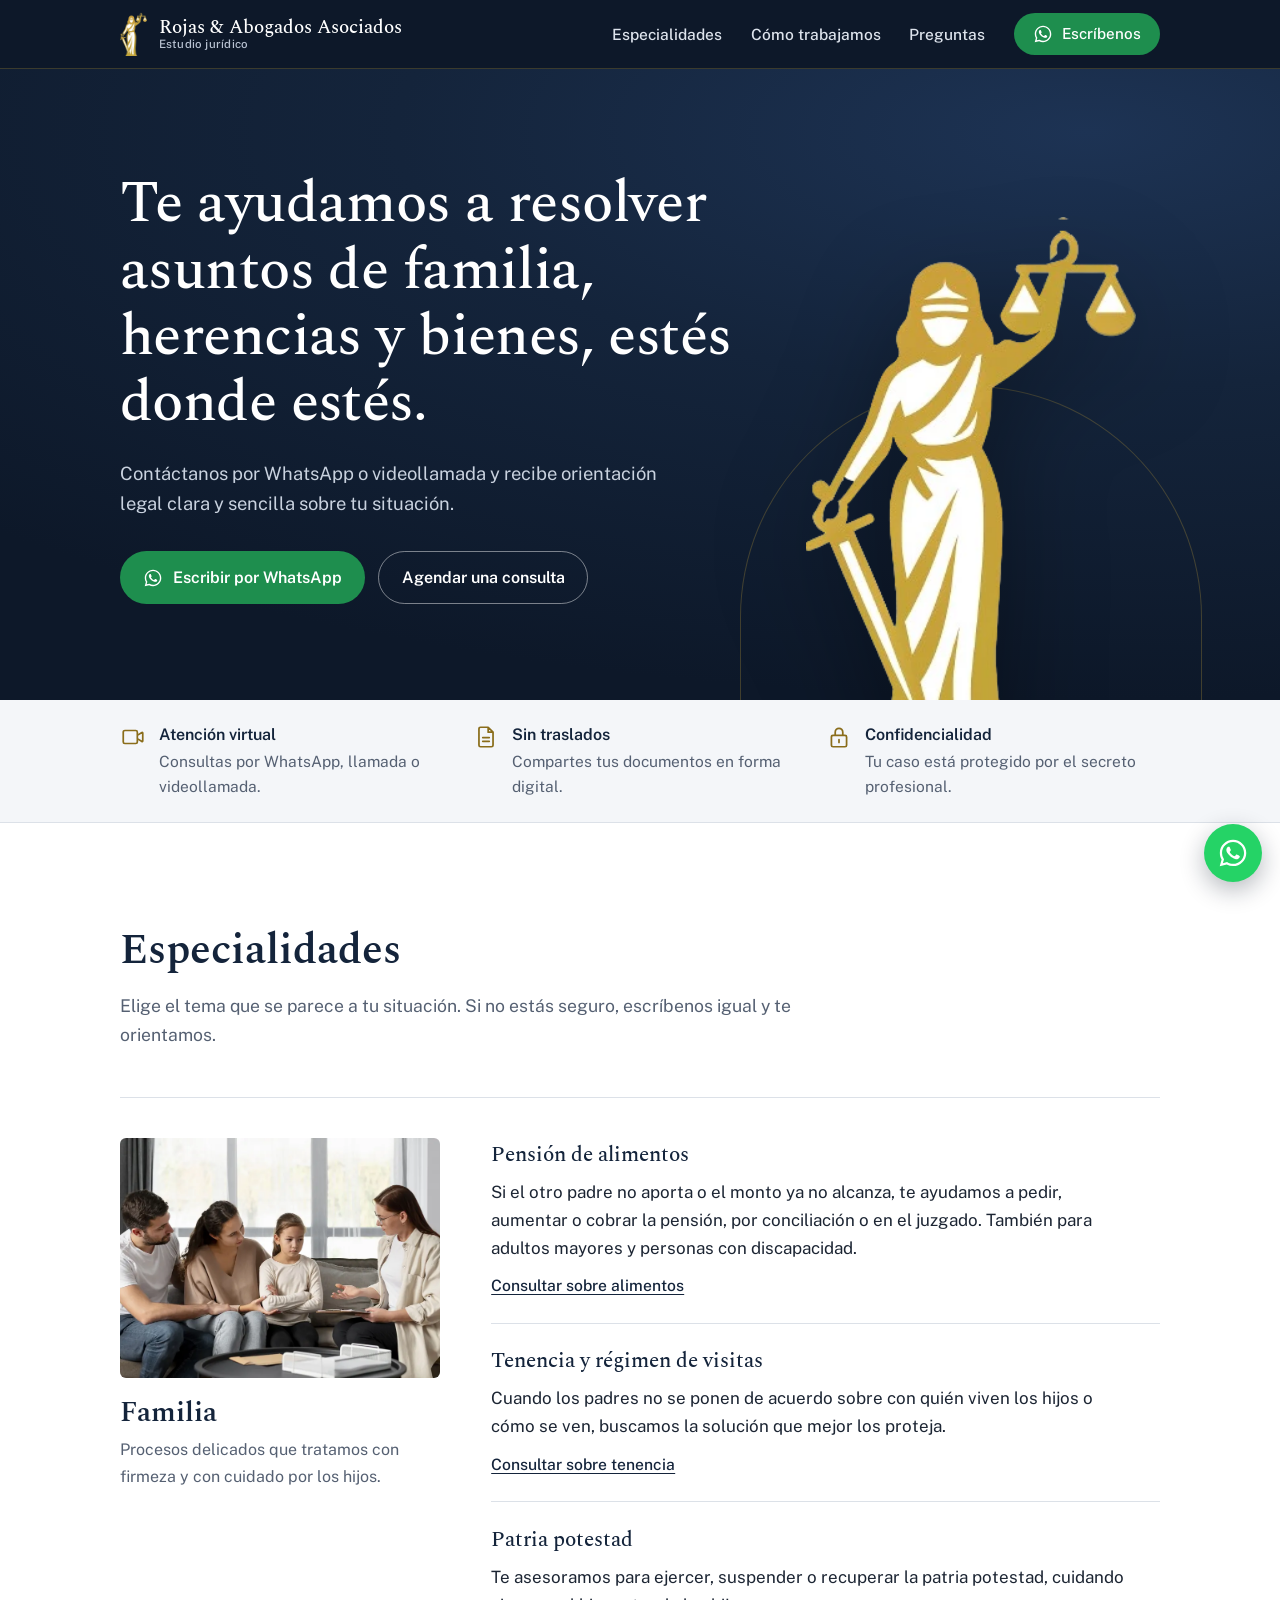
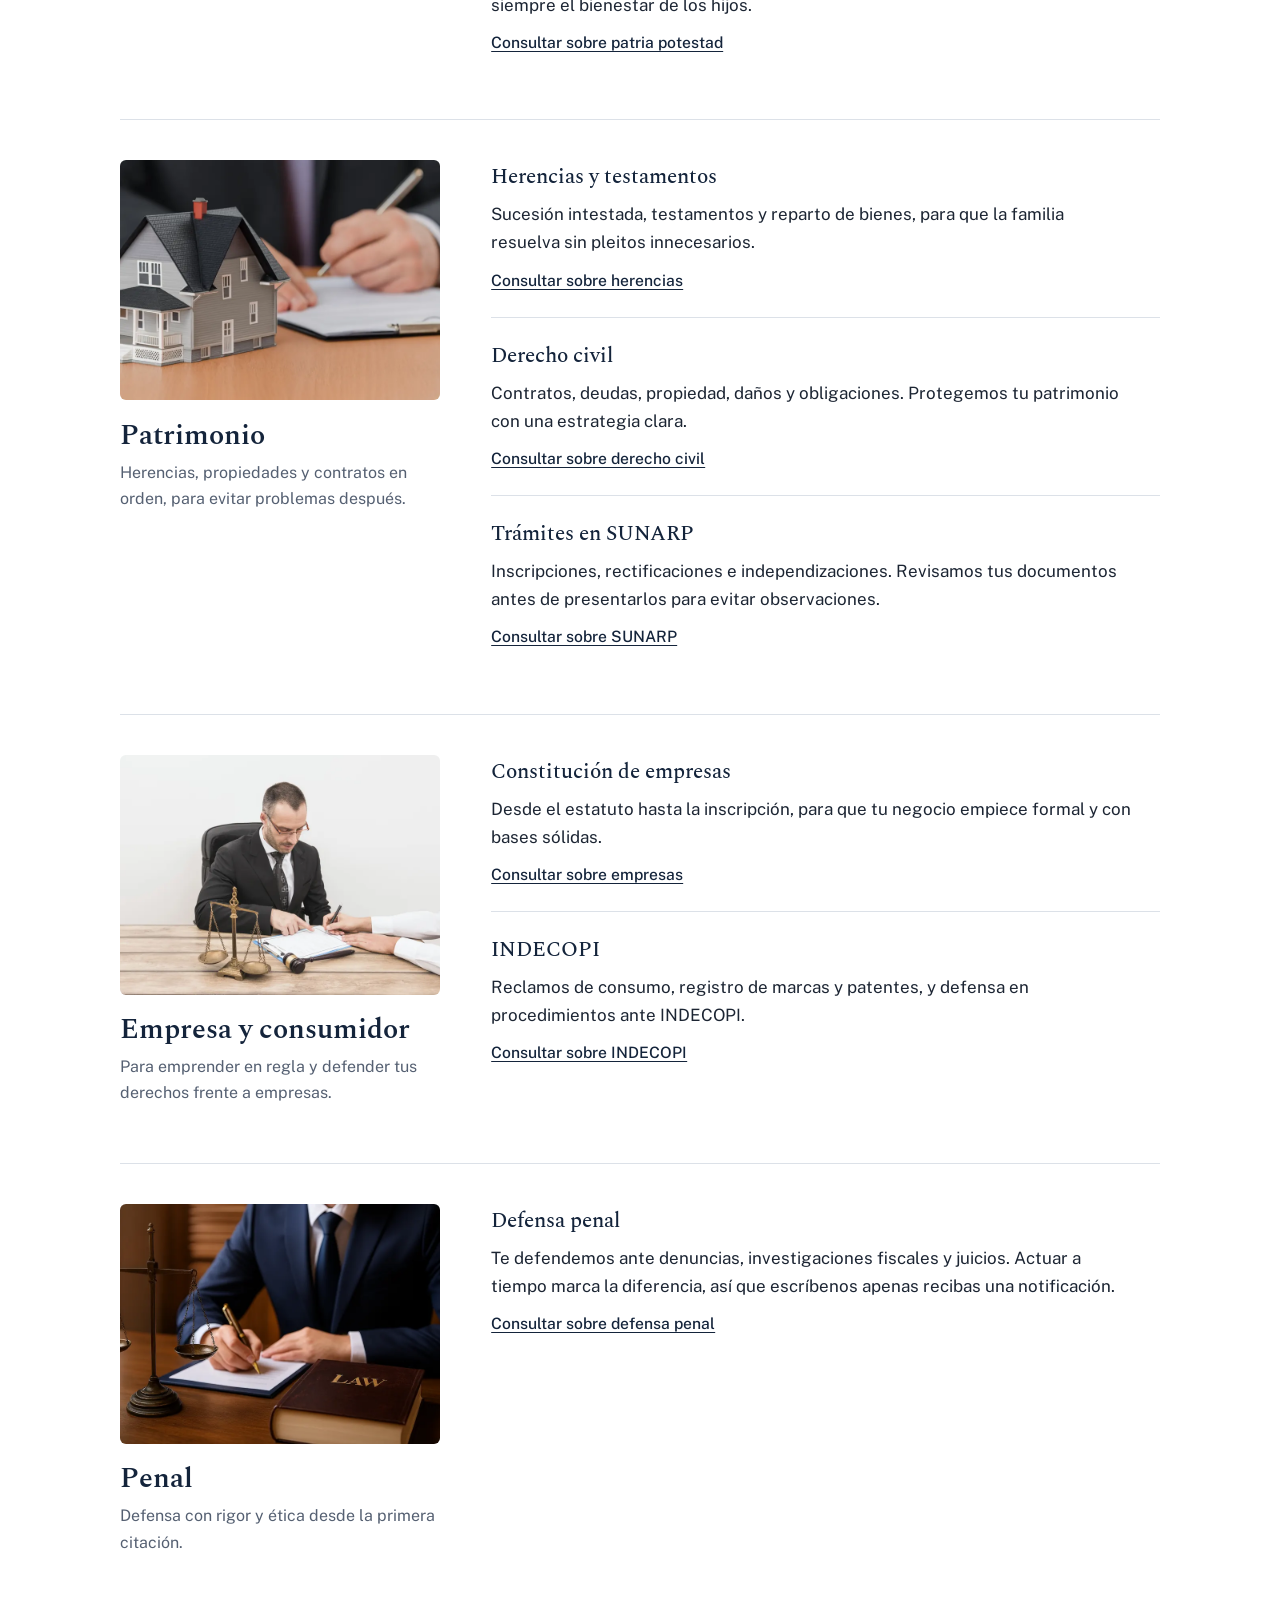
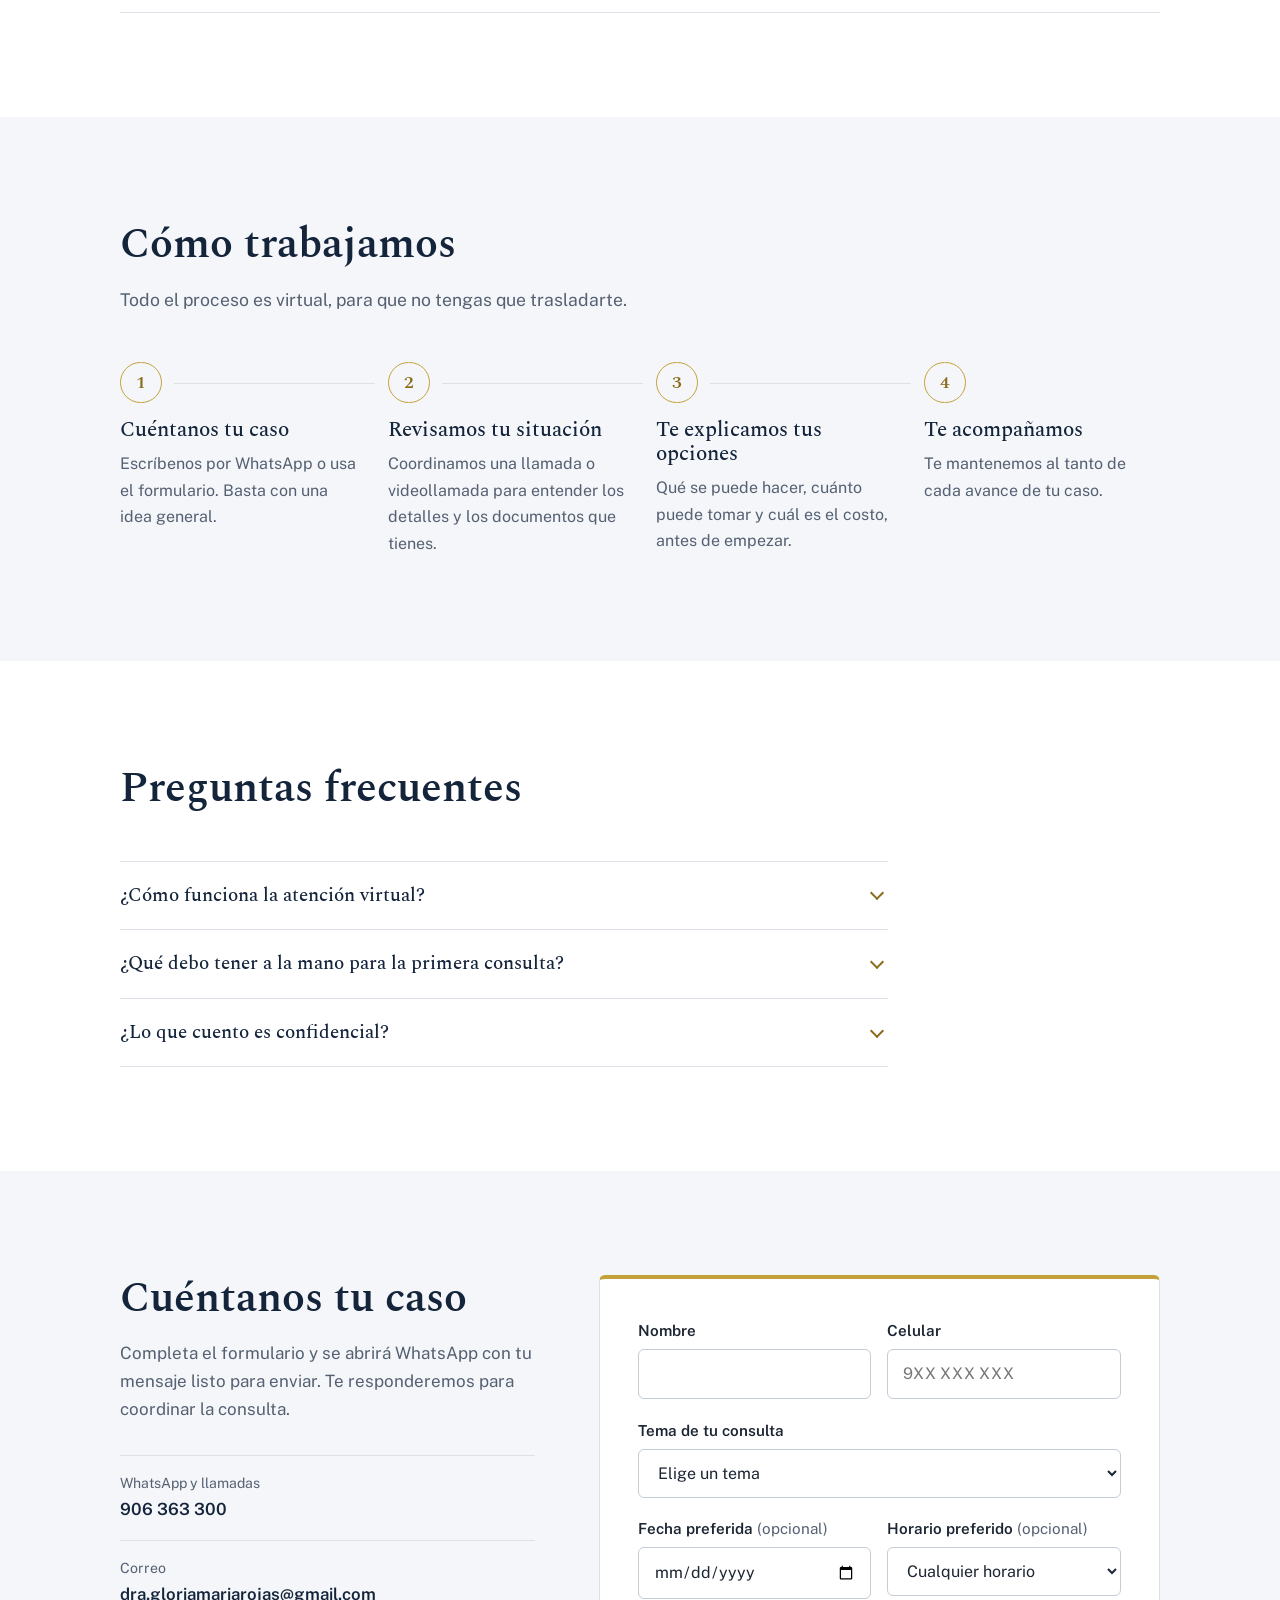
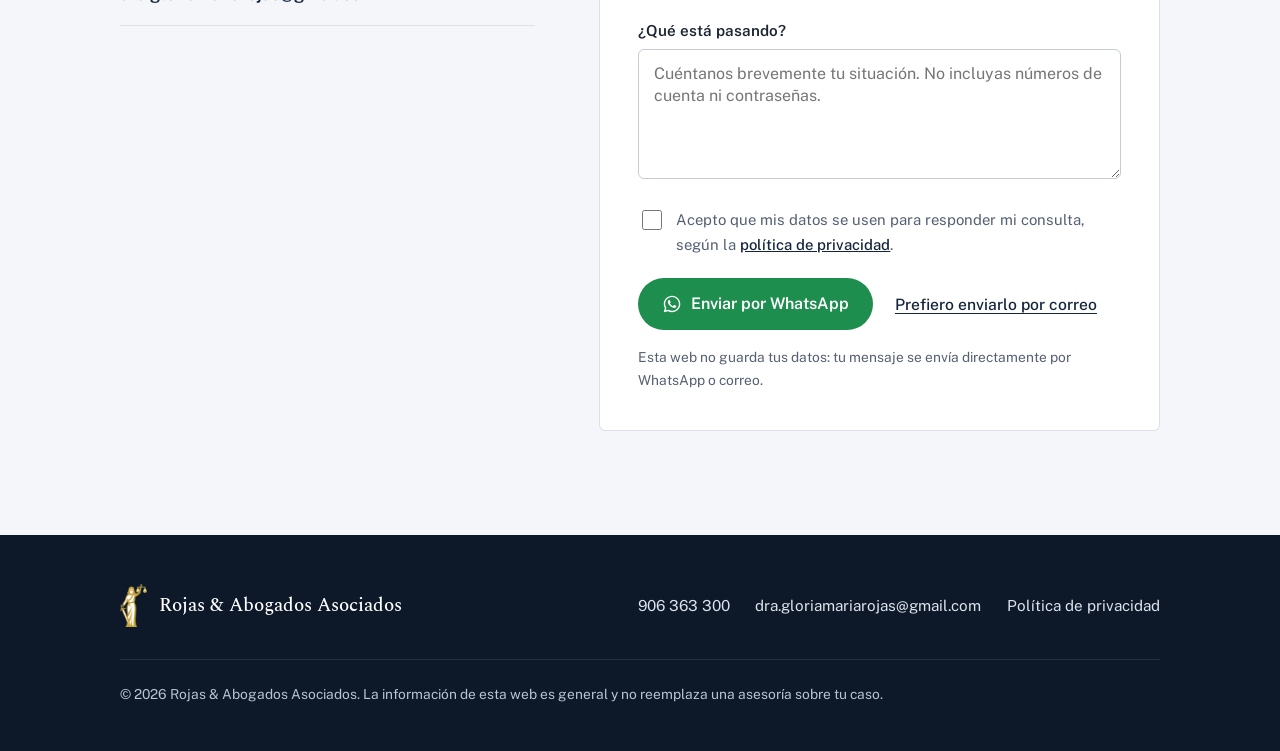
==== commit 06002b79: "Add files via upload" ====
--- a/index.html
+++ b/index.html
@@ -82,8 +82,8 @@
     <section class="portada" id="inicio">
       <div class="contenedor">
         <div class="portada-texto">
-          <h1>Te acompañamos en temas de familia, herencias y patrimonio, desde donde estés.</h1>
-          <p>Somos un estudio jurídico de atención virtual. Revisamos tu caso por WhatsApp o videollamada y te explicamos tus opciones con claridad.</p>
+          <h1>Te ayudamos a resolver asuntos de familia, herencias y bienes, estés donde estés.</h1>
+          <p>Contáctanos por WhatsApp o videollamada y recibe orientación legal clara y sencilla sobre tu situación.</p>
           <div class="acciones">
             <a class="boton boton-whatsapp" href="https://wa.me/51906363300?text=Hola%2C%20quisiera%20hacer%20una%20consulta%20legal." target="_blank" rel="noopener"><svg><use href="#i-wa"/></svg>Escribir por WhatsApp</a>
             <a class="boton boton-claro" href="#contacto">Agendar una consulta</a>
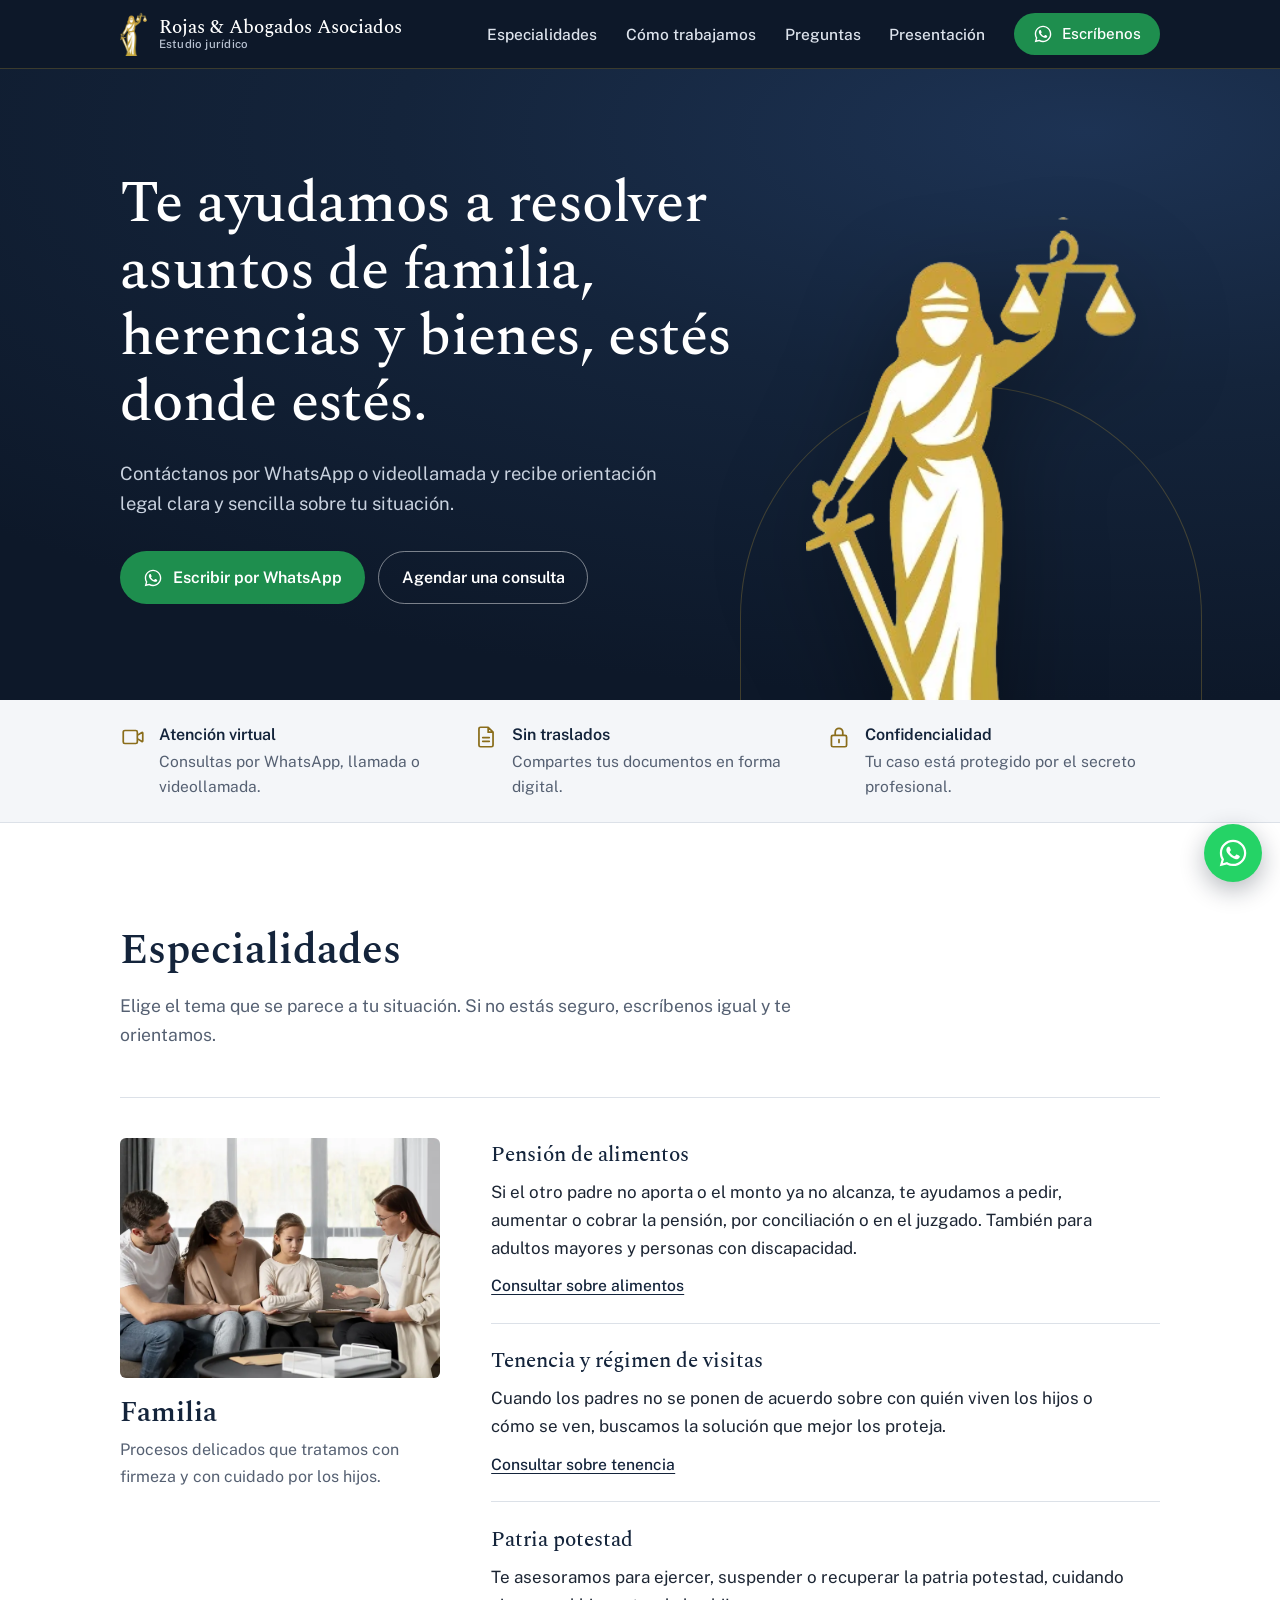
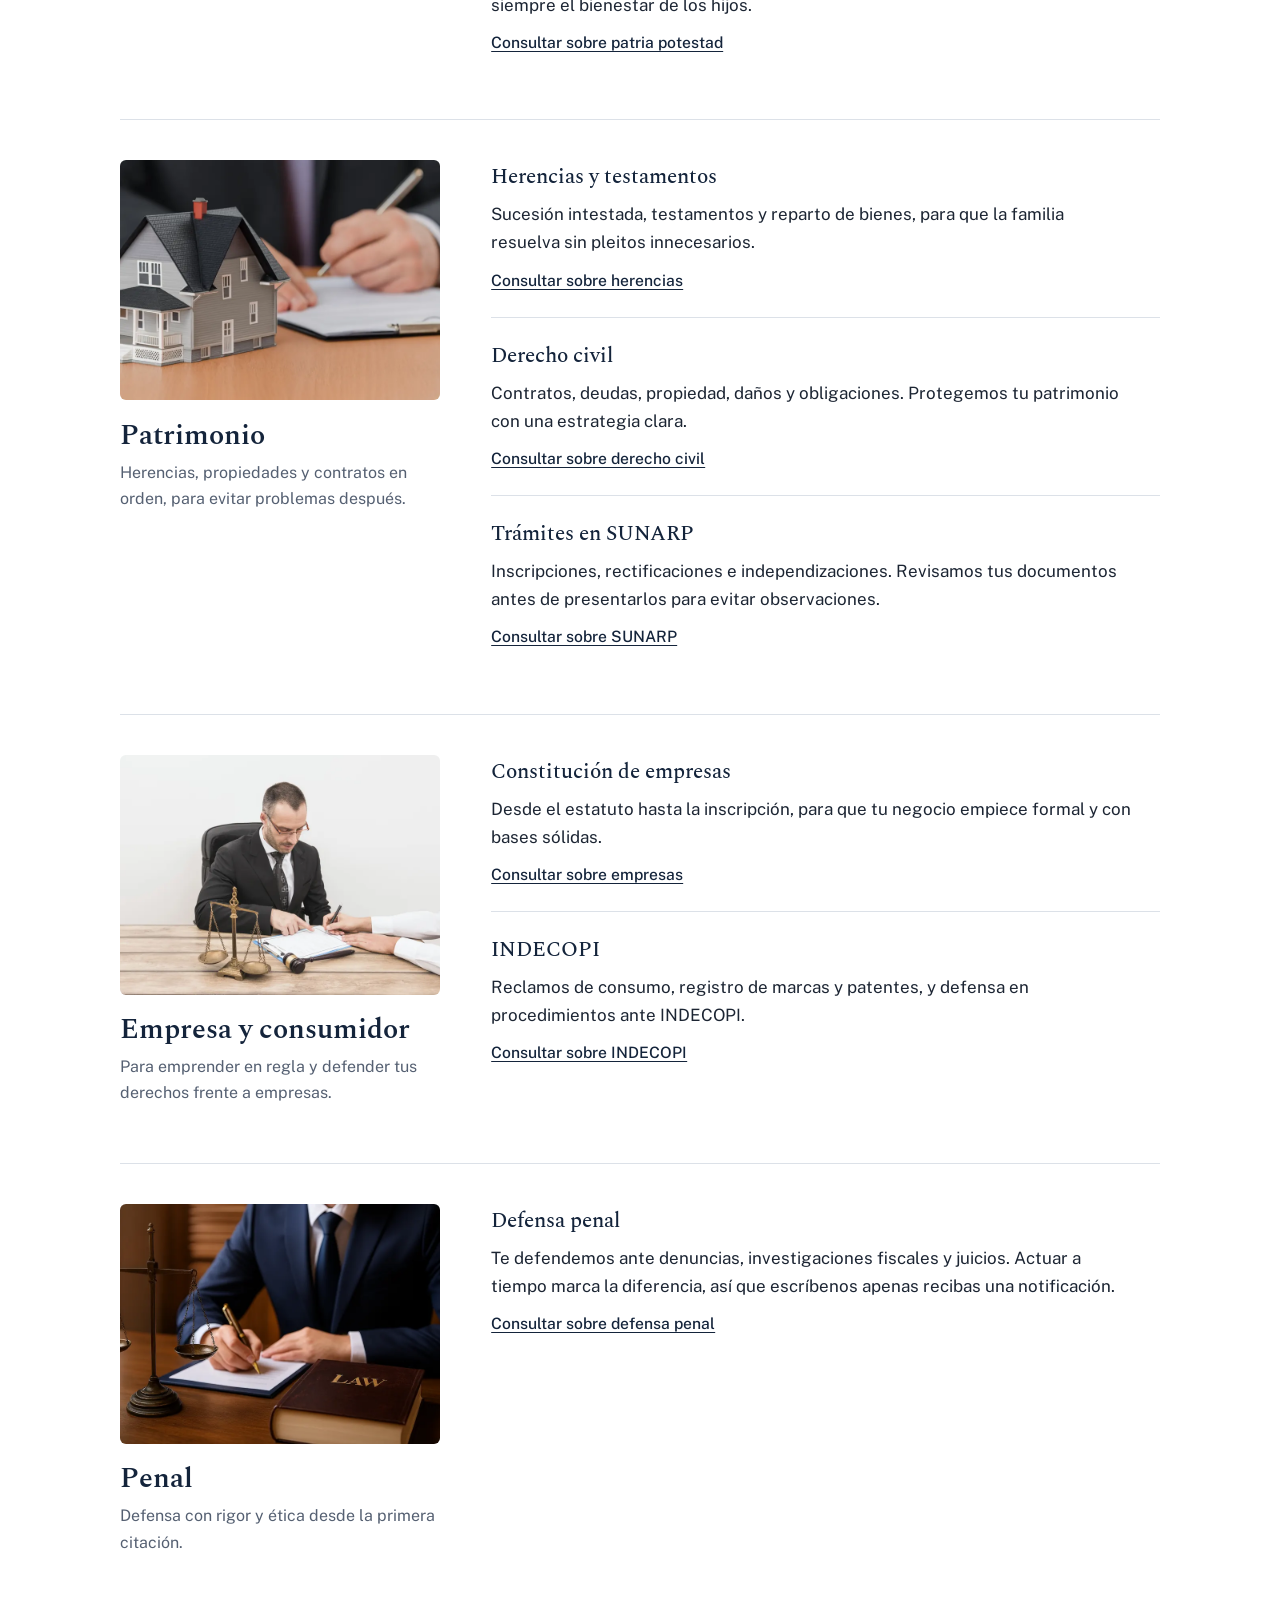
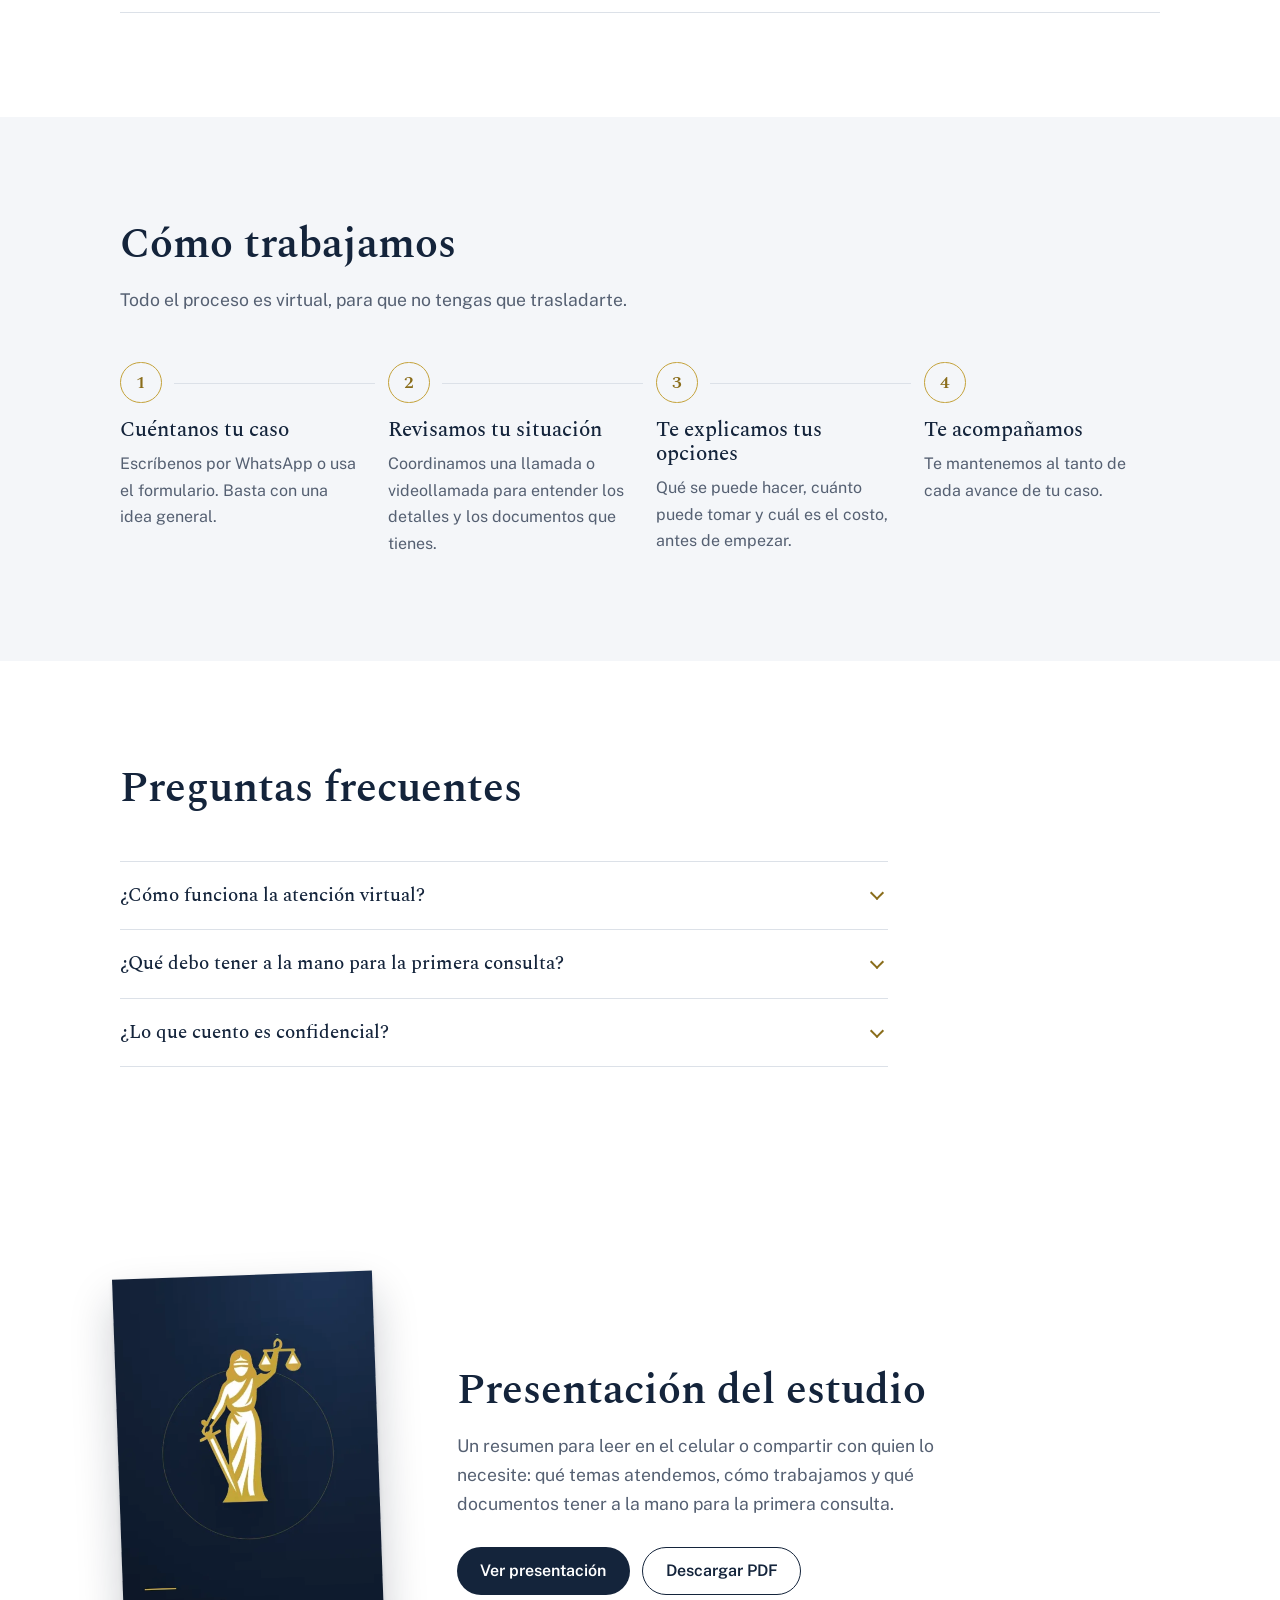
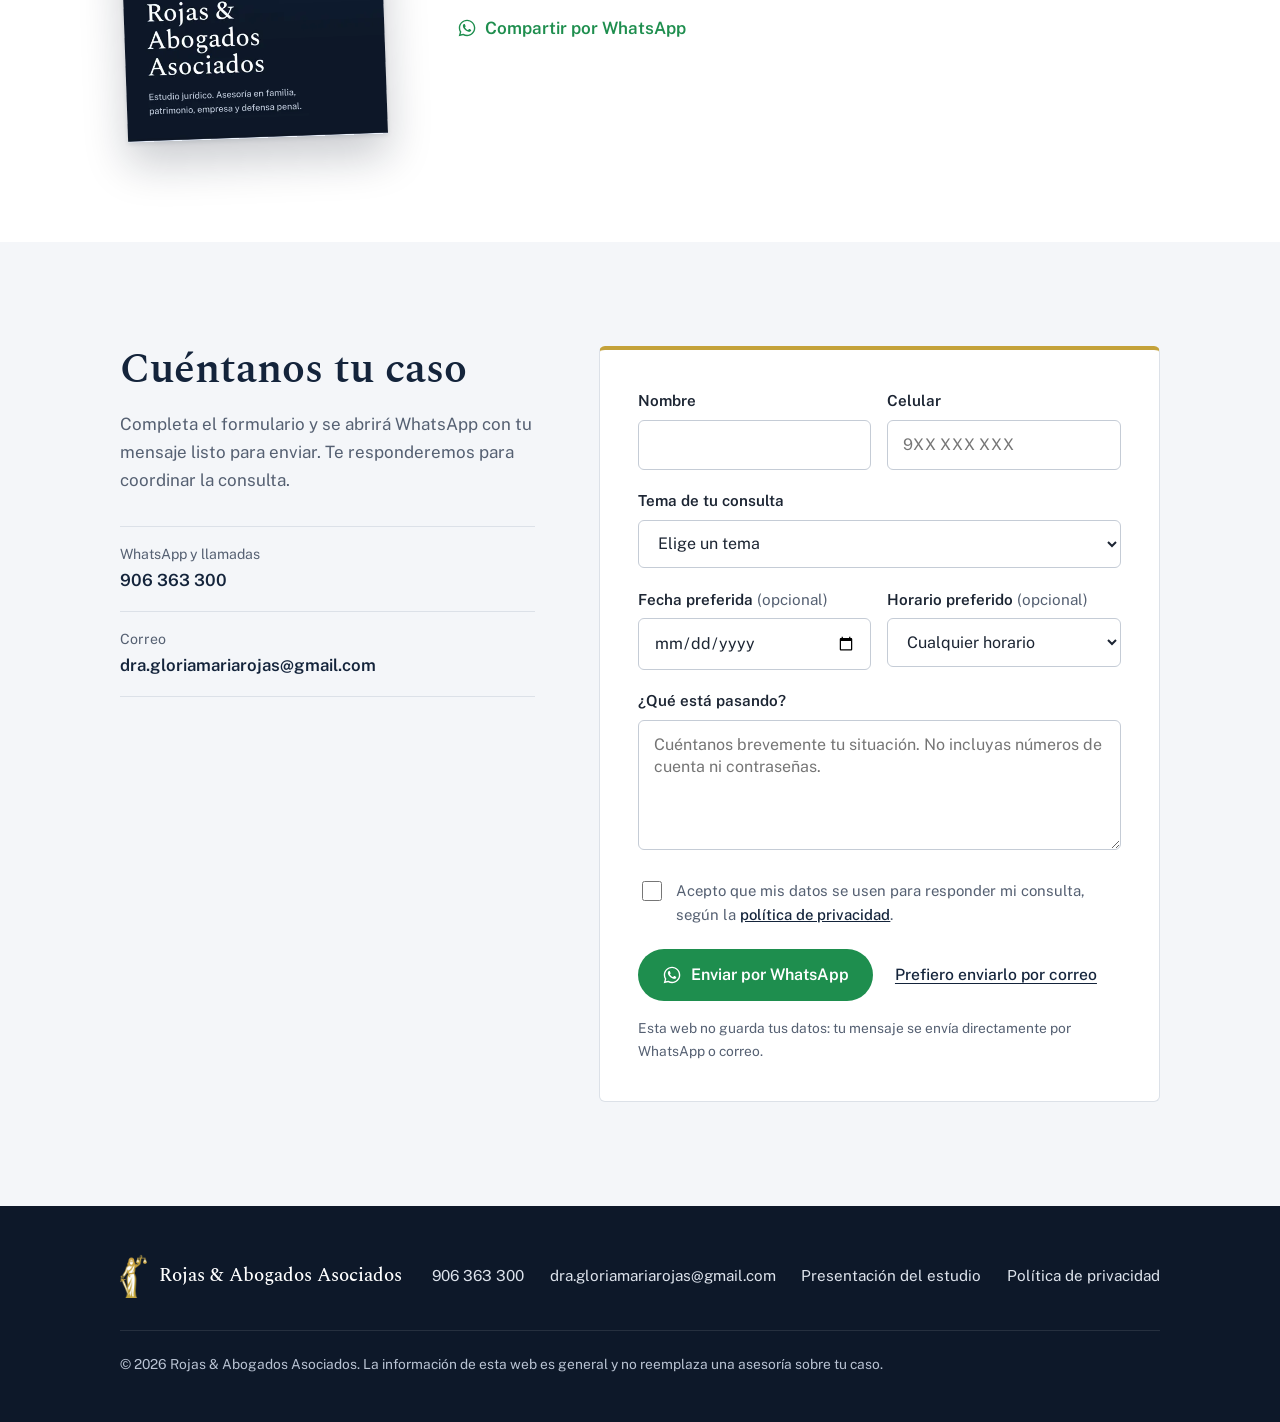
==== commit 555b992d: "Add files via upload" ====
--- a/index.html
+++ b/index.html
@@ -70,6 +70,7 @@
           <li><a href="#especialidades">Especialidades</a></li>
           <li><a href="#como-trabajamos">Cómo trabajamos</a></li>
           <li><a href="#preguntas">Preguntas</a></li>
+          <li><a href="#presentacion">Presentación</a></li>
           <li><a class="boton boton-whatsapp" href="https://wa.me/51906363300?text=Hola%2C%20quisiera%20hacer%20una%20consulta%20legal." target="_blank" rel="noopener"><svg><use href="#i-wa"/></svg>Escríbenos</a></li>
         </ul>
       </nav>
@@ -246,6 +247,24 @@
             <summary>¿Lo que cuento es confidencial?</summary>
             <p>Sí. Todo lo que compartas está protegido por el secreto profesional del abogado y solo se usa para atender tu caso.</p>
           </details>
+        </div>
+      </div>
+    </section>
+
+    <!-- ===== Presentación del estudio ===== -->
+    <section class="seccion" id="presentacion">
+      <div class="contenedor presentacion-grid">
+        <a class="presentacion-portada" href="/brochure" aria-label="Ver la presentación del estudio">
+          <img src="img/presentacion-portada.webp" alt="Portada de la presentación de Rojas &amp; Abogados Asociados" width="480" height="854" loading="lazy">
+        </a>
+        <div class="presentacion-texto">
+          <h2>Presentación del estudio</h2>
+          <p>Un resumen para leer en el celular o compartir con quien lo necesite: qué temas atendemos, cómo trabajamos y qué documentos tener a la mano para la primera consulta.</p>
+          <div class="presentacion-acciones">
+            <a class="boton boton-oscuro" href="/brochure">Ver presentación</a>
+            <a class="boton boton-borde" href="rojas-abogados-asociados-presentacion.pdf" download>Descargar PDF</a>
+          </div>
+          <a class="compartir" href="https://wa.me/?text=Te%20comparto%20la%20presentaci%C3%B3n%20de%20Rojas%20%26%20Abogados%20Asociados%3A%20https%3A%2F%2Festudio-rojas.pages.dev%2Fbrochure" target="_blank" rel="noopener"><svg><use href="#i-wa"/></svg>Compartir por WhatsApp</a>
         </div>
       </div>
     </section>
@@ -349,6 +368,7 @@
       <ul>
         <li><a href="tel:+51906363300">906 363 300</a></li>
         <li><a href="mailto:dra.gloriamariarojas@gmail.com">dra.gloriamariarojas@gmail.com</a></li>
+        <li><a href="/brochure">Presentación del estudio</a></li>
         <li><a href="privacidad.html">Política de privacidad</a></li>
       </ul>
       <p class="pie-legal">© <span id="anio">2026</span> Rojas &amp; Abogados Asociados. La información de esta web es general y no reemplaza una asesoría sobre tu caso.</p>
--- a/estilos.css
+++ b/estilos.css
@@ -231,6 +231,25 @@
 .preguntas details[open] summary::after { transform: translateY(-30%) rotate(-135deg); }
 .preguntas details p { color: var(--tinta-suave); padding-bottom: 1.2rem; margin: 0; max-width: 42rem; }
 
+/* ---------- Presentación del estudio ---------- */
+.presentacion-grid { display: grid; grid-template-columns: 260px 1fr; gap: clamp(2rem, 6vw, 5rem); align-items: center; }
+.presentacion-portada { display: block; transform: rotate(-2deg); box-shadow: 0 2px 4px rgba(13,24,41,.1), 0 22px 44px rgba(13,24,41,.22); transition: transform .25s; }
+.presentacion-portada:hover { transform: rotate(0deg) translateY(-4px); }
+.presentacion-portada img { width: 100%; height: auto; }
+.presentacion-texto { max-width: 34rem; }
+.presentacion-texto p { color: var(--tinta-suave); font-size: 1.1rem; margin: 1rem 0 1.8rem; }
+.presentacion-acciones { display: flex; flex-wrap: wrap; gap: .8rem; margin-bottom: 1.2rem; }
+.boton-borde { border-color: var(--toga); color: var(--toga); background: transparent; }
+.boton-borde:hover { background: var(--toga); color: #fff; }
+.compartir { display: inline-flex; align-items: center; gap: .5rem; color: var(--whatsapp); font-weight: 600; text-decoration: none; }
+.compartir svg { width: 20px; height: 20px; }
+.compartir:hover { text-decoration: underline; text-underline-offset: 3px; }
+@media (max-width: 700px) {
+  .presentacion-grid { grid-template-columns: 1fr; }
+  .presentacion-portada { width: 190px; margin: 0 auto; }
+}
+@media (prefers-reduced-motion: reduce) { .presentacion-portada, .presentacion-portada:hover { transform: none; transition: none; } }
+
 /* ---------- Contacto ---------- */
 .contacto-grid { display: grid; grid-template-columns: .85fr 1.15fr; gap: clamp(2rem, 5vw, 4.5rem); align-items: start; }
 .contacto-info p { color: var(--tinta-suave); }
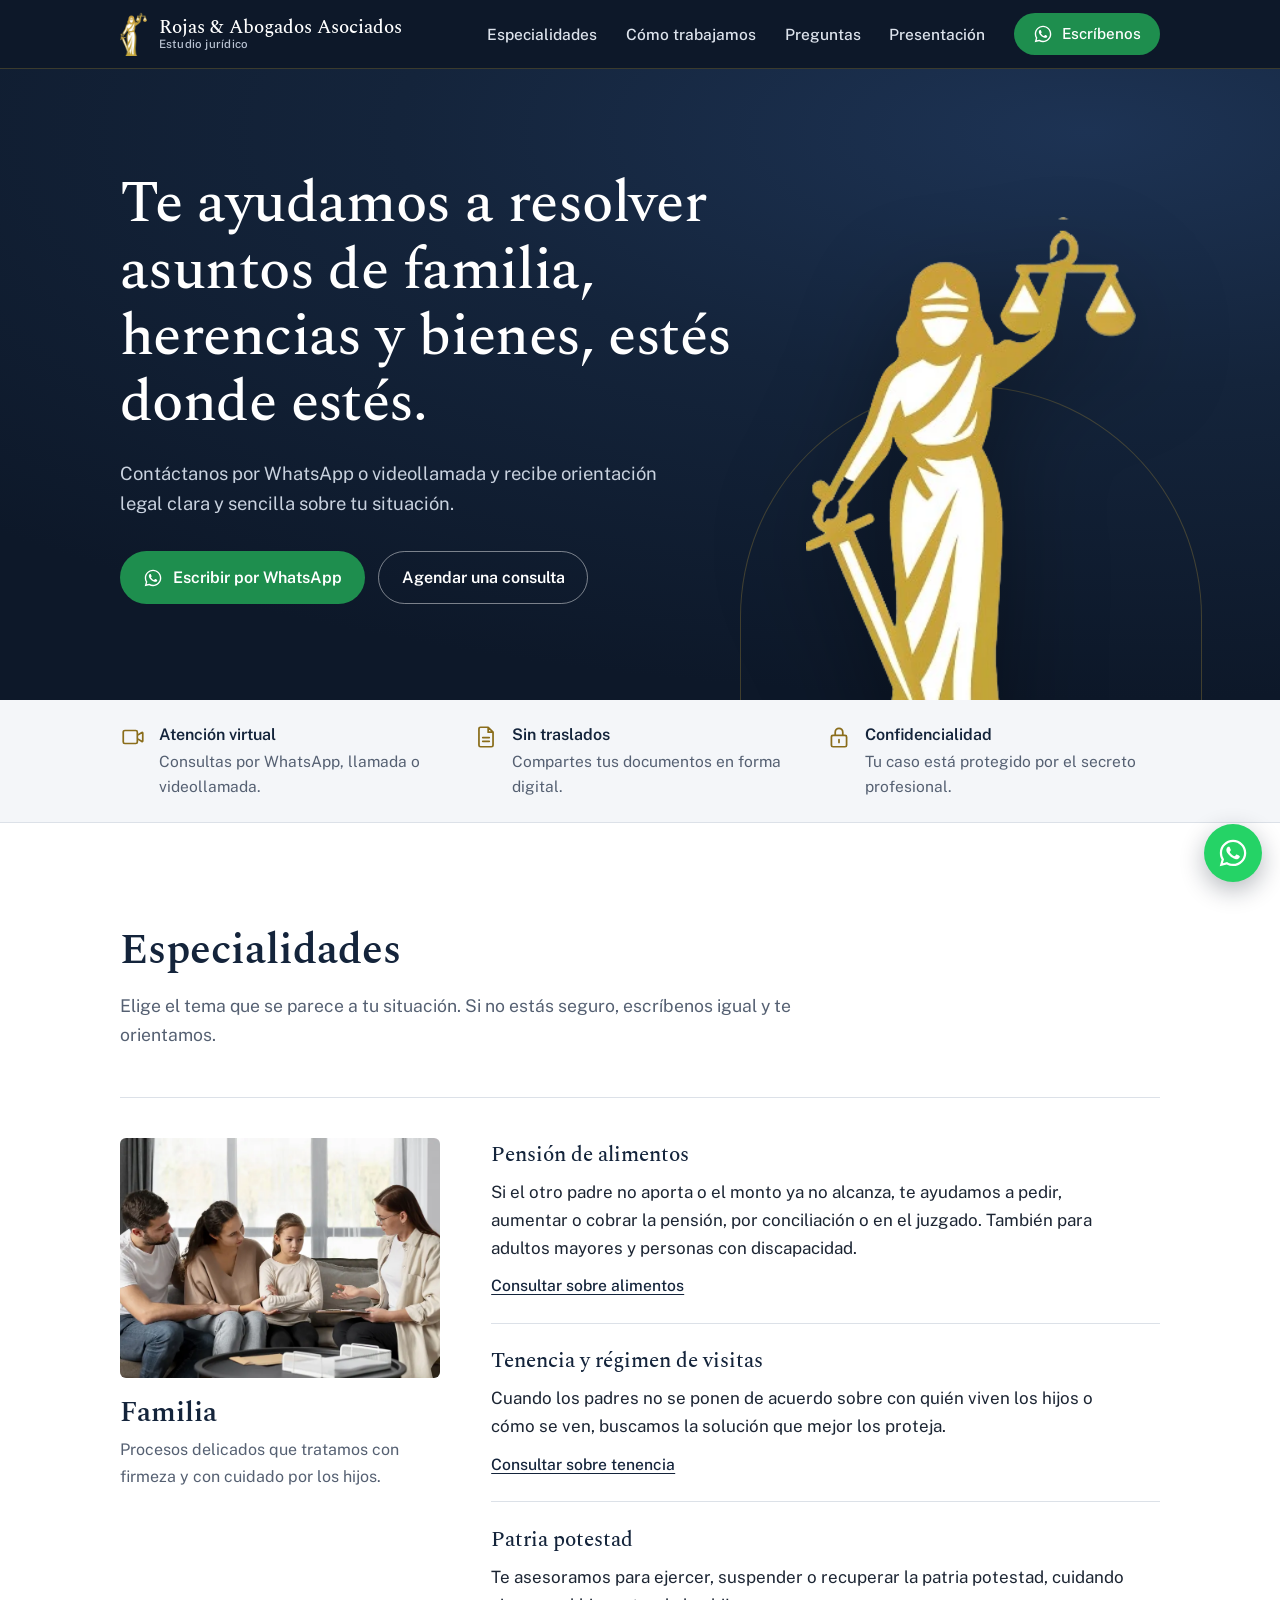
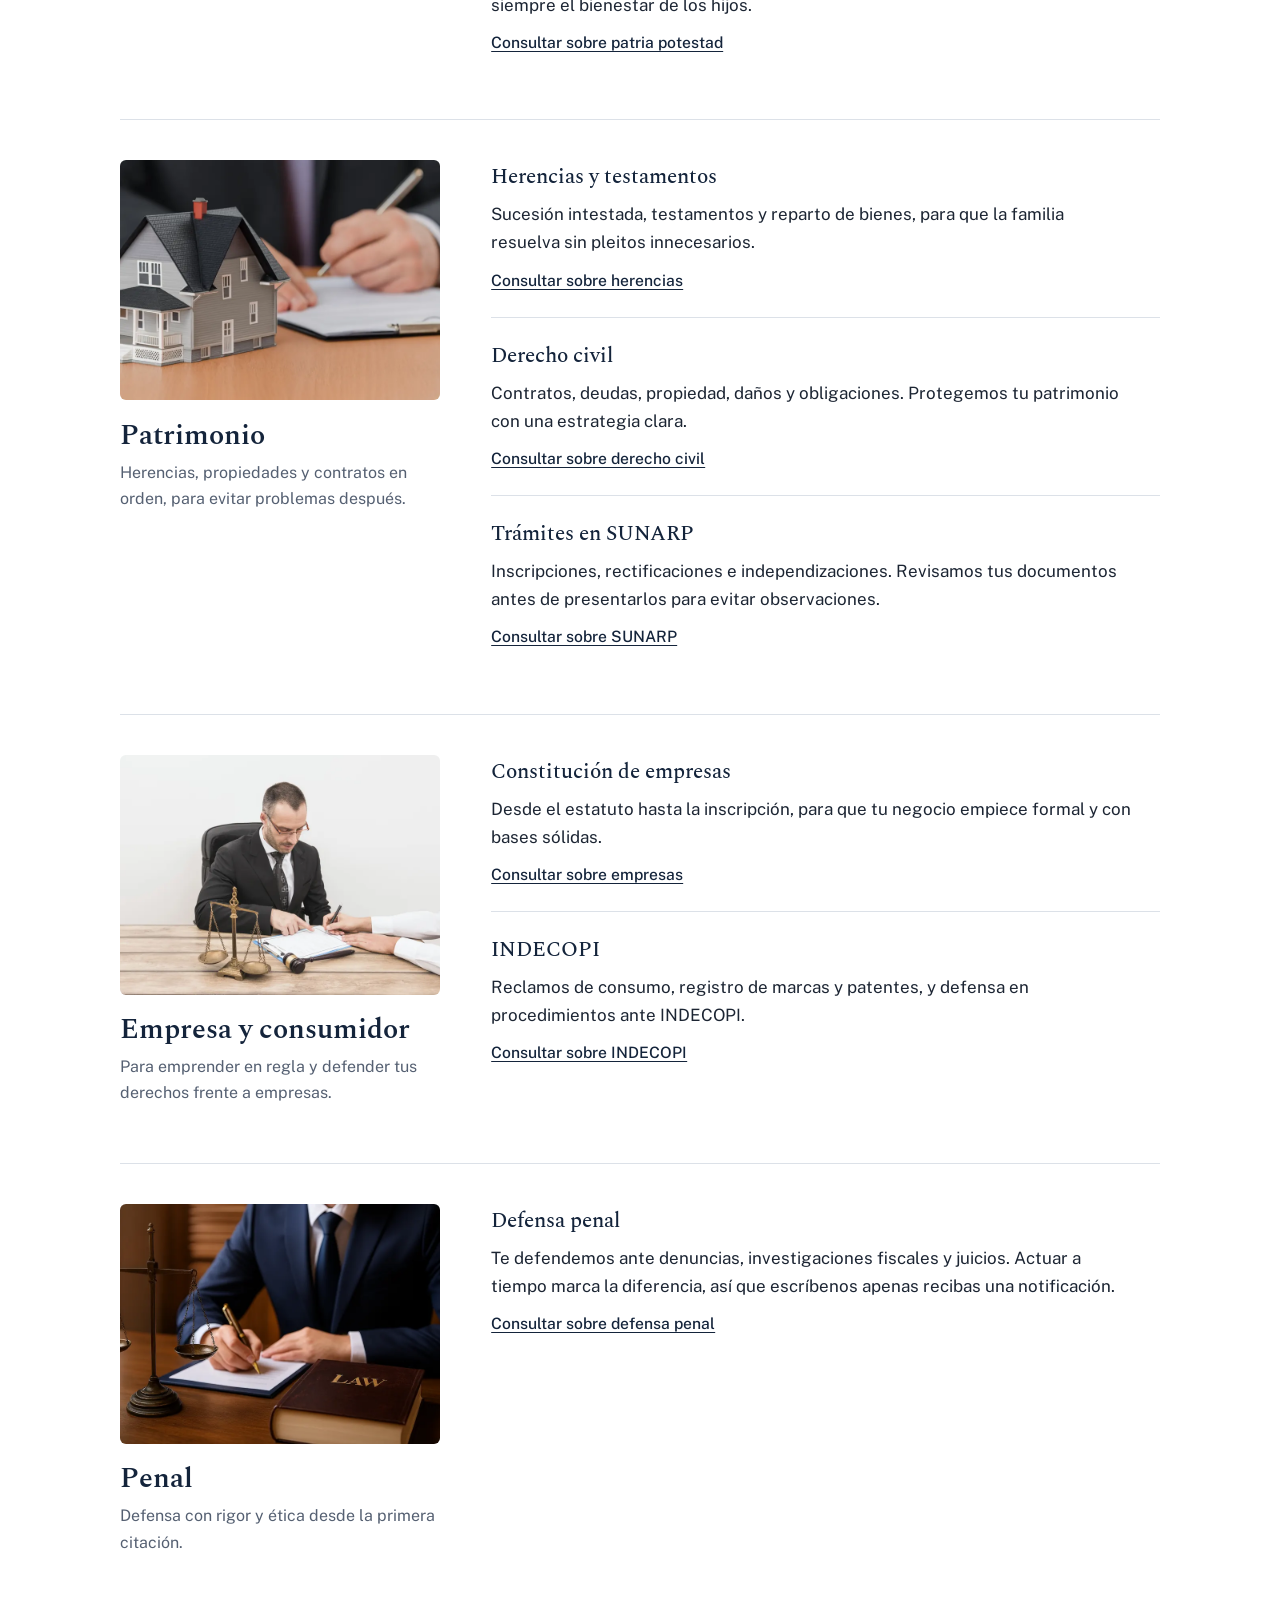
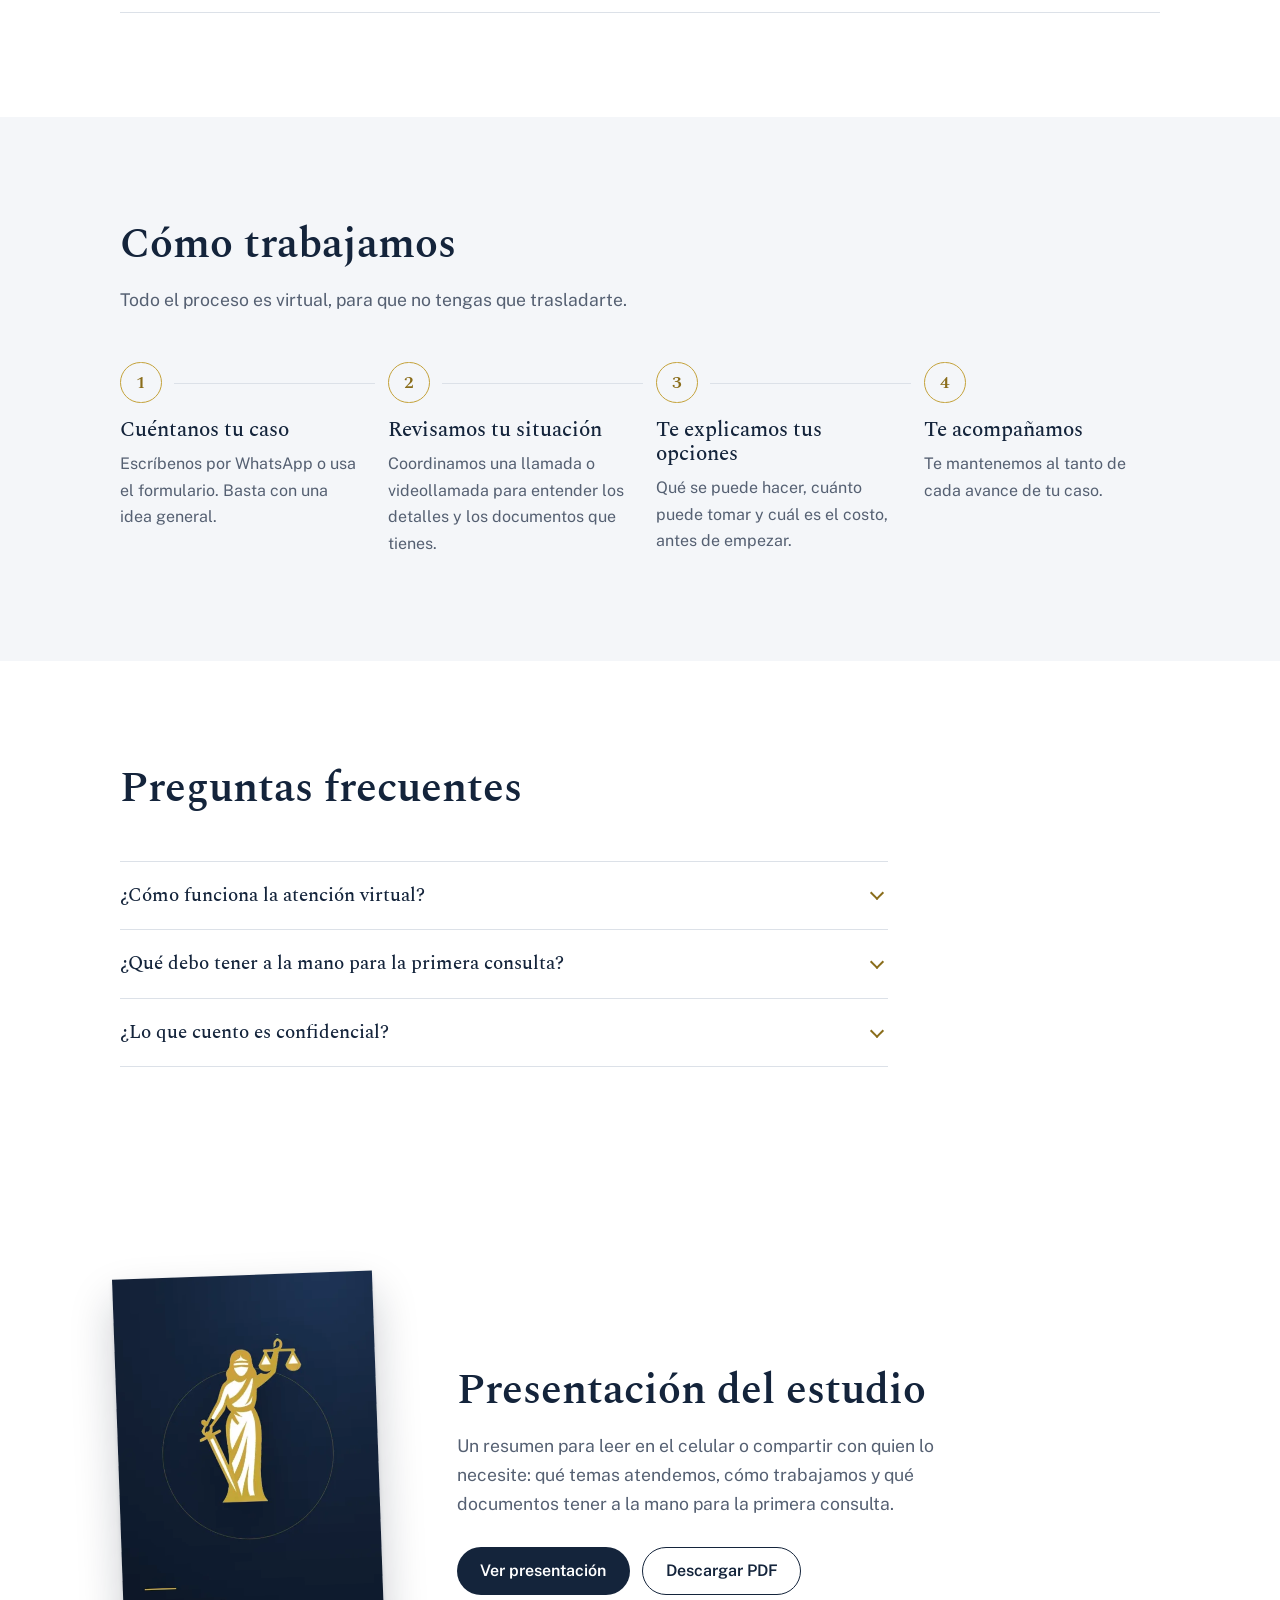
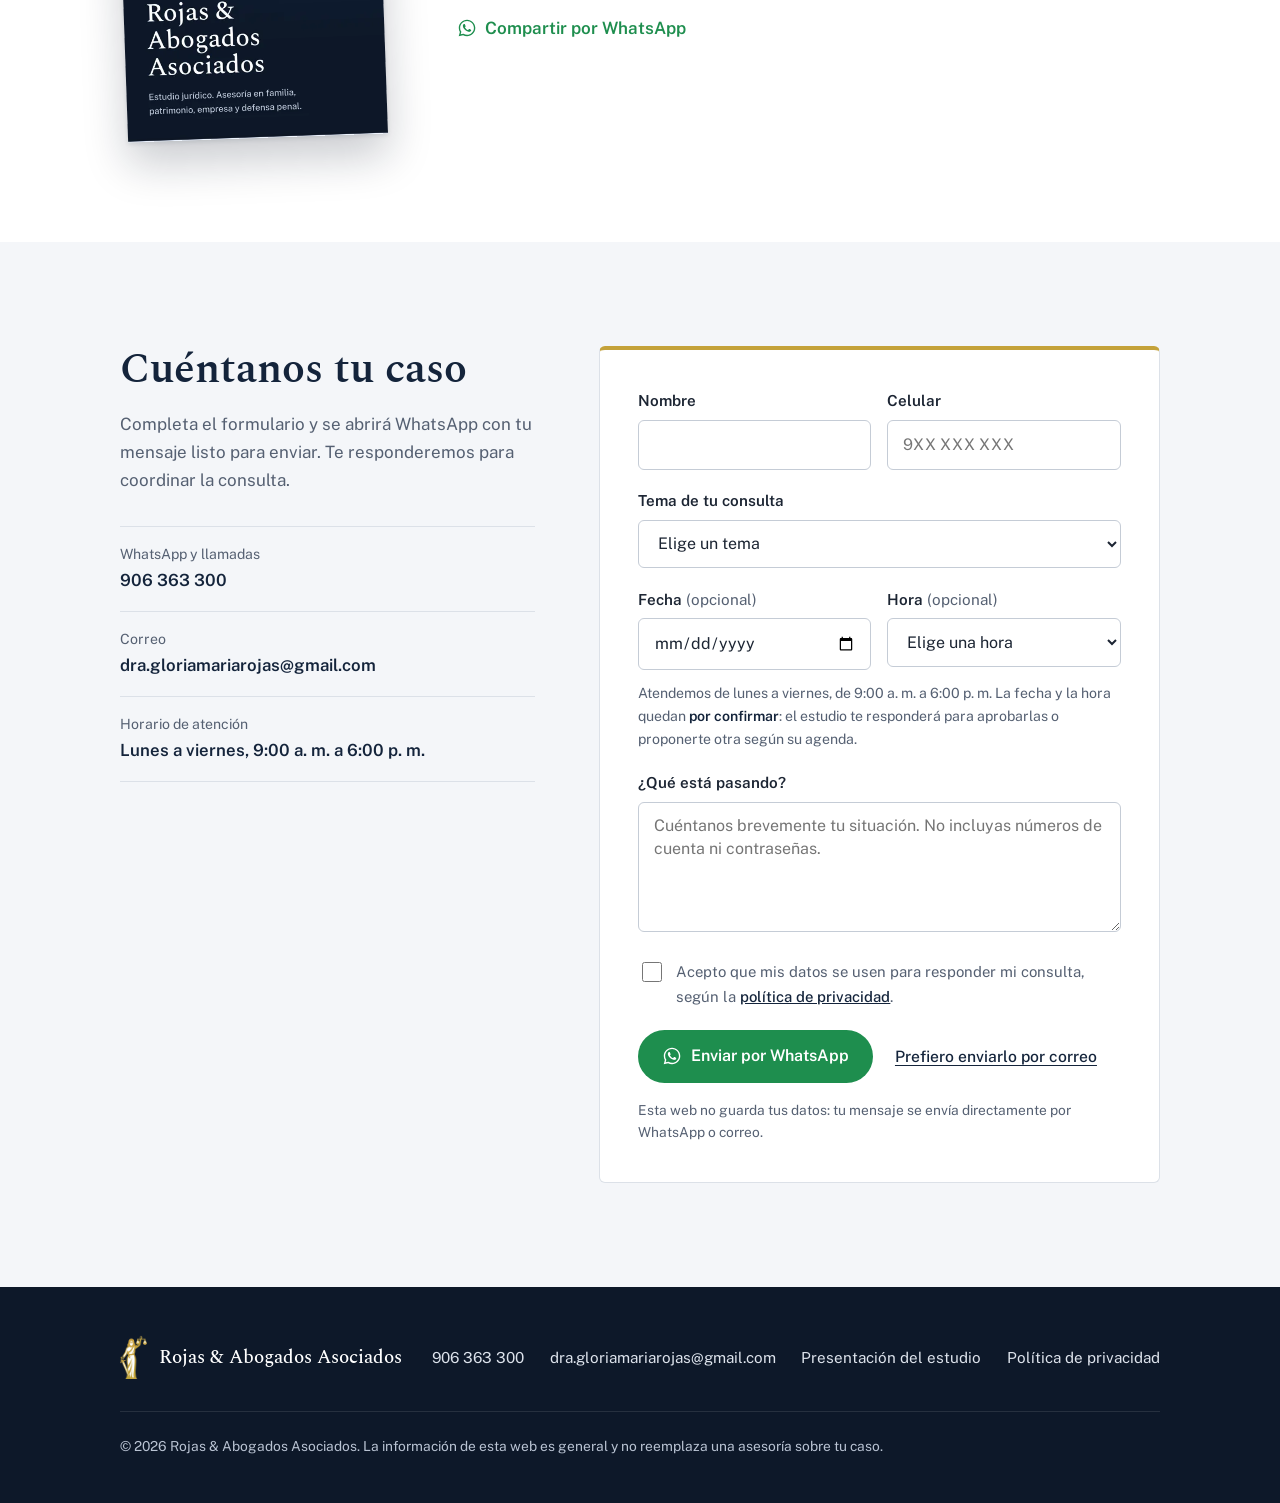
==== commit 2ba29c0e: "Add files via upload" ====
--- a/index.html
+++ b/index.html
@@ -38,6 +38,7 @@
     "email": "dra.gloriamariarojas@gmail.com",
     "areaServed": { "@type": "Country", "name": "Perú" },
     "availableLanguage": "es",
+    "openingHoursSpecification": [{ "@type": "OpeningHoursSpecification", "dayOfWeek": ["Monday","Tuesday","Wednesday","Thursday","Friday"], "opens": "09:00", "closes": "18:00" }],
     "knowsAbout": ["Pensión de alimentos", "Tenencia y régimen de visitas", "Patria potestad", "Sucesión intestada y testamentos", "Derecho civil", "Trámites registrales SUNARP", "INDECOPI", "Constitución de empresas", "Defensa penal"]
   }
   </script>
@@ -278,6 +279,7 @@
           <ul class="contacto-directo">
             <li><span>WhatsApp y llamadas</span><a href="tel:+51906363300">906 363 300</a></li>
             <li><span>Correo</span><a href="mailto:dra.gloriamariarojas@gmail.com">dra.gloriamariarojas@gmail.com</a></li>
+            <li><span>Horario de atención</span><strong>Lunes a viernes, 9:00 a. m. a 6:00 p. m.</strong></li>
           </ul>
         </div>
 
@@ -323,18 +325,36 @@
 
           <div class="fila">
             <div class="campo">
-              <label for="fecha">Fecha preferida <span class="opcional">(opcional)</span></label>
+              <label for="fecha">Fecha <span class="opcional">(opcional)</span></label>
               <input id="fecha" name="fecha" type="date">
             </div>
             <div class="campo">
-              <label for="horario">Horario preferido <span class="opcional">(opcional)</span></label>
-              <select id="horario" name="horario">
-                <option value="">Cualquier horario</option>
-                <option value="Mañana">Mañana</option>
-                <option value="Tarde">Tarde</option>
+              <label for="hora">Hora <span class="opcional">(opcional)</span></label>
+              <select id="hora" name="hora">
+                <option value="">Elige una hora</option>
+                <option value="9:00 a. m.">9:00 a. m.</option>
+                <option value="9:30 a. m.">9:30 a. m.</option>
+                <option value="10:00 a. m.">10:00 a. m.</option>
+                <option value="10:30 a. m.">10:30 a. m.</option>
+                <option value="11:00 a. m.">11:00 a. m.</option>
+                <option value="11:30 a. m.">11:30 a. m.</option>
+                <option value="12:00 p. m.">12:00 p. m.</option>
+                <option value="12:30 p. m.">12:30 p. m.</option>
+                <option value="1:00 p. m.">1:00 p. m.</option>
+                <option value="1:30 p. m.">1:30 p. m.</option>
+                <option value="2:00 p. m.">2:00 p. m.</option>
+                <option value="2:30 p. m.">2:30 p. m.</option>
+                <option value="3:00 p. m.">3:00 p. m.</option>
+                <option value="3:30 p. m.">3:30 p. m.</option>
+                <option value="4:00 p. m.">4:00 p. m.</option>
+                <option value="4:30 p. m.">4:30 p. m.</option>
+                <option value="5:00 p. m.">5:00 p. m.</option>
+                <option value="5:30 p. m.">5:30 p. m.</option>
               </select>
             </div>
           </div>
+          <p class="error" id="error-fecha">Atendemos de lunes a viernes. Elige otro día.</p>
+          <p class="ayuda por-confirmar">Atendemos de lunes a viernes, de 9:00 a. m. a 6:00 p. m. La fecha y la hora quedan <strong>por confirmar</strong>: el estudio te responderá para aprobarlas o proponerte otra según su agenda.</p>
 
           <div class="campo">
             <label for="consulta">¿Qué está pasando?</label>
@@ -398,7 +418,7 @@
       if (e.target.closest("a")) { menu.classList.remove("abierto"); botonMenu.setAttribute("aria-expanded", "false"); }
     });
 
-    // La fecha preferida no puede ser pasada
+    // La fecha no puede ser pasada
     var fecha = document.getElementById("fecha");
     var hoy = new Date(); hoy.setMinutes(hoy.getMinutes() - hoy.getTimezoneOffset());
     fecha.min = hoy.toISOString().slice(0, 10);
@@ -438,6 +458,7 @@
         marcar("celular", /^9\d{8}$/.test(v.celular)),
         marcar("tema", v.tema !== ""),
         marcar("consulta", v.consulta.length >= 10),
+        marcar("fecha", !form.fecha.value || [0, 6].indexOf(new Date(form.fecha.value + "T12:00:00").getDay()) === -1),
         marcar("acepto", document.getElementById("acepto").checked)
       ];
       if (ok.indexOf(false) !== -1) {
@@ -458,9 +479,9 @@
       ];
       if (form.fecha.value) {
         var p = form.fecha.value.split("-");
-        lineas.push("Fecha preferida: " + p[2] + "/" + p[1] + "/" + p[0]);
+        lineas.push("Fecha seleccionada: " + p[2] + "/" + p[1] + "/" + p[0] + " (por confirmar)");
       }
-      if (form.horario.value) lineas.push("Horario preferido: " + form.horario.value);
+      if (form.hora.value) lineas.push("Horario seleccionado: " + form.hora.value + " (por confirmar)");
       lineas.push("", "Consulta:", v.consulta);
       return lineas.join("\n");
     }
@@ -478,9 +499,9 @@
     });
 
     // Quitar el error apenas el usuario corrige
-    ["nombre", "celular", "tema", "consulta", "acepto"].forEach(function (id) {
+    ["nombre", "celular", "tema", "consulta", "acepto", "fecha"].forEach(function (id) {
       var el = document.getElementById(id);
-      el.addEventListener(id === "acepto" || id === "tema" ? "change" : "input", function () {
+      el.addEventListener(id === "acepto" || id === "tema" || id === "fecha" ? "change" : "input", function () {
         if (el.getAttribute("aria-invalid") === "true") {
           var err = document.getElementById("error-" + id);
           el.setAttribute("aria-invalid", "false");
--- a/estilos.css
+++ b/estilos.css
@@ -258,6 +258,7 @@
 .contacto-directo li:last-child { border-bottom: 1px solid var(--linea); }
 .contacto-directo span { display: block; font-size: .88rem; color: var(--tinta-suave); }
 .contacto-directo a { font-weight: 600; color: var(--toga); text-decoration: none; font-size: 1.05rem; word-break: break-word; }
+.contacto-directo strong { font-weight: 600; color: var(--toga); font-size: 1.05rem; }
 .contacto-directo a:hover { color: var(--oro-texto); text-decoration: underline; }
 
 .formulario {
@@ -290,6 +291,8 @@
 .campo.resaltado select { border-color: var(--oro); box-shadow: 0 0 0 3px rgba(196,162,58,.35); }
 .campo [aria-invalid="true"] { border-color: var(--error); }
 .ayuda { font-size: .85rem; color: var(--tinta-suave); margin-top: .35rem; }
+.por-confirmar { margin: -.4rem 0 1.15rem; font-size: .88rem; }
+.por-confirmar strong { color: var(--toga); }
 .error { font-size: .88rem; color: var(--error); margin-top: .35rem; display: none; }
 .error.visible { display: block; }
 
